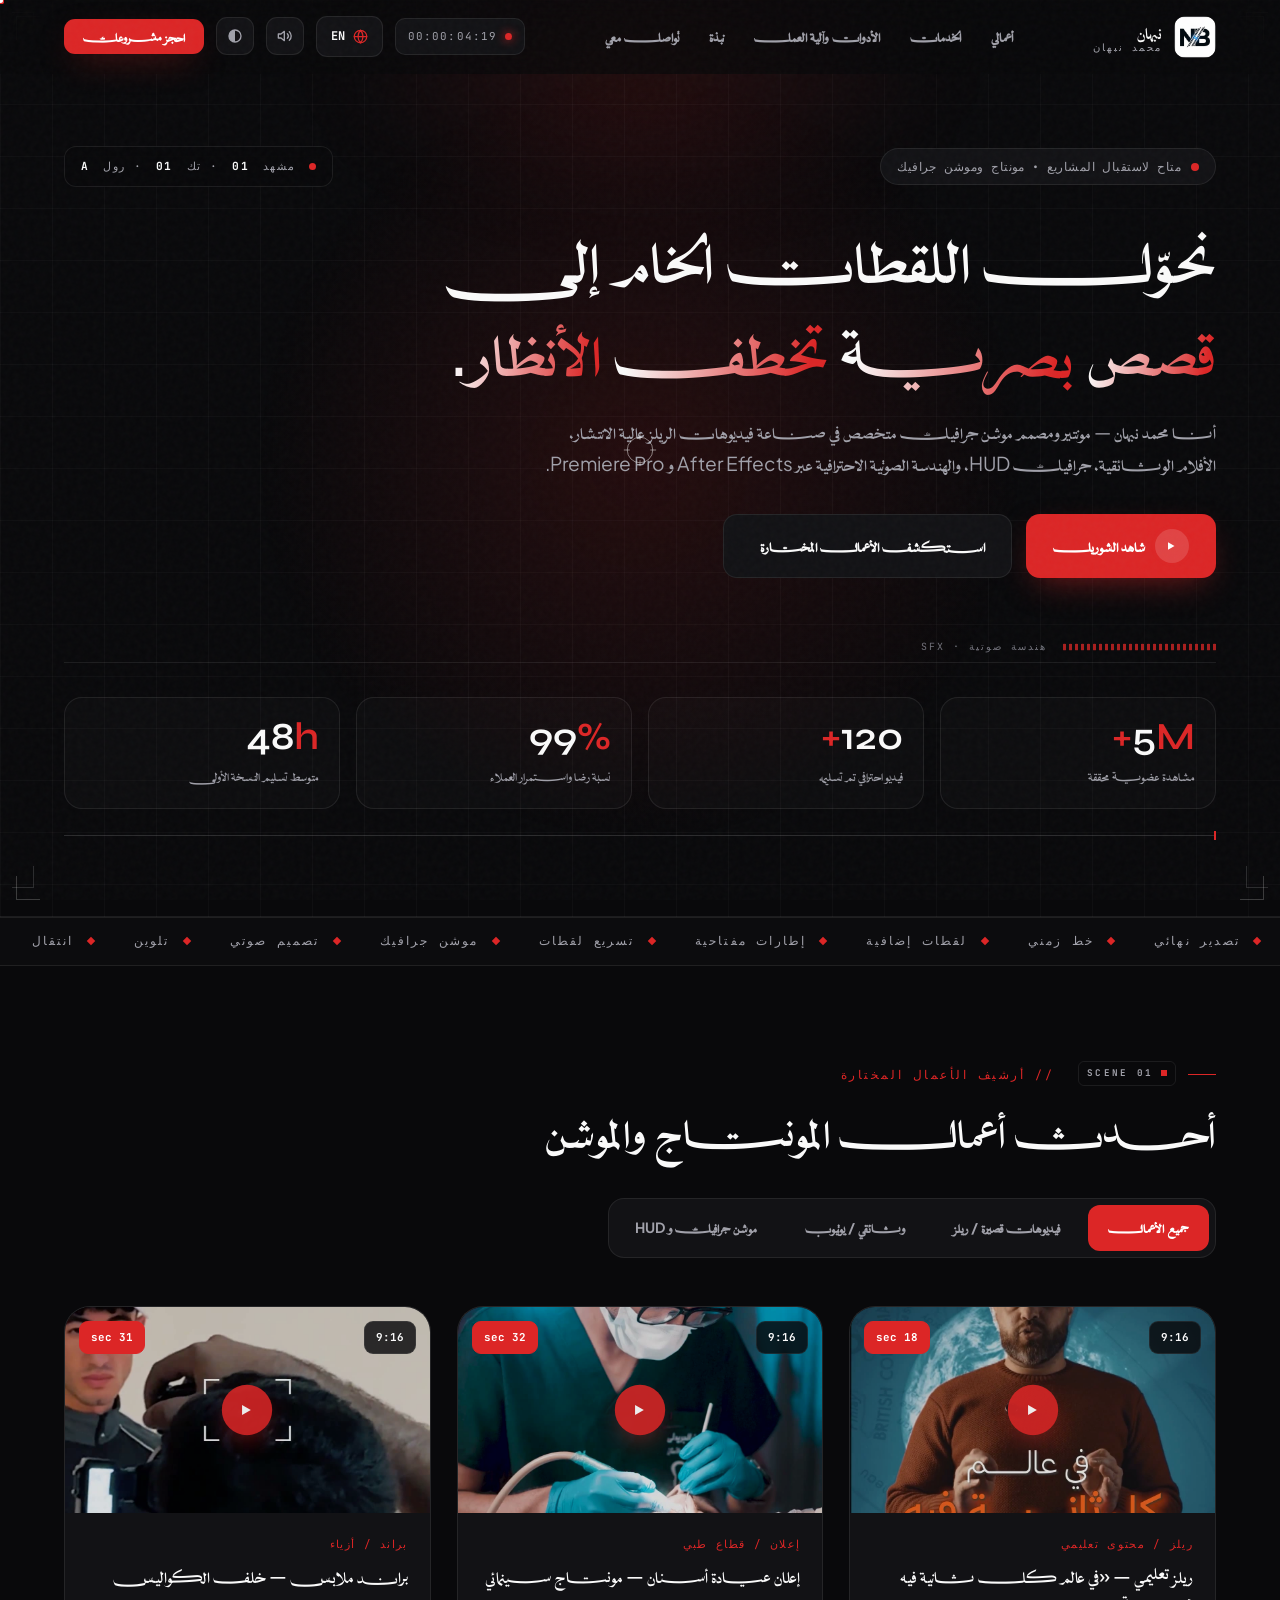
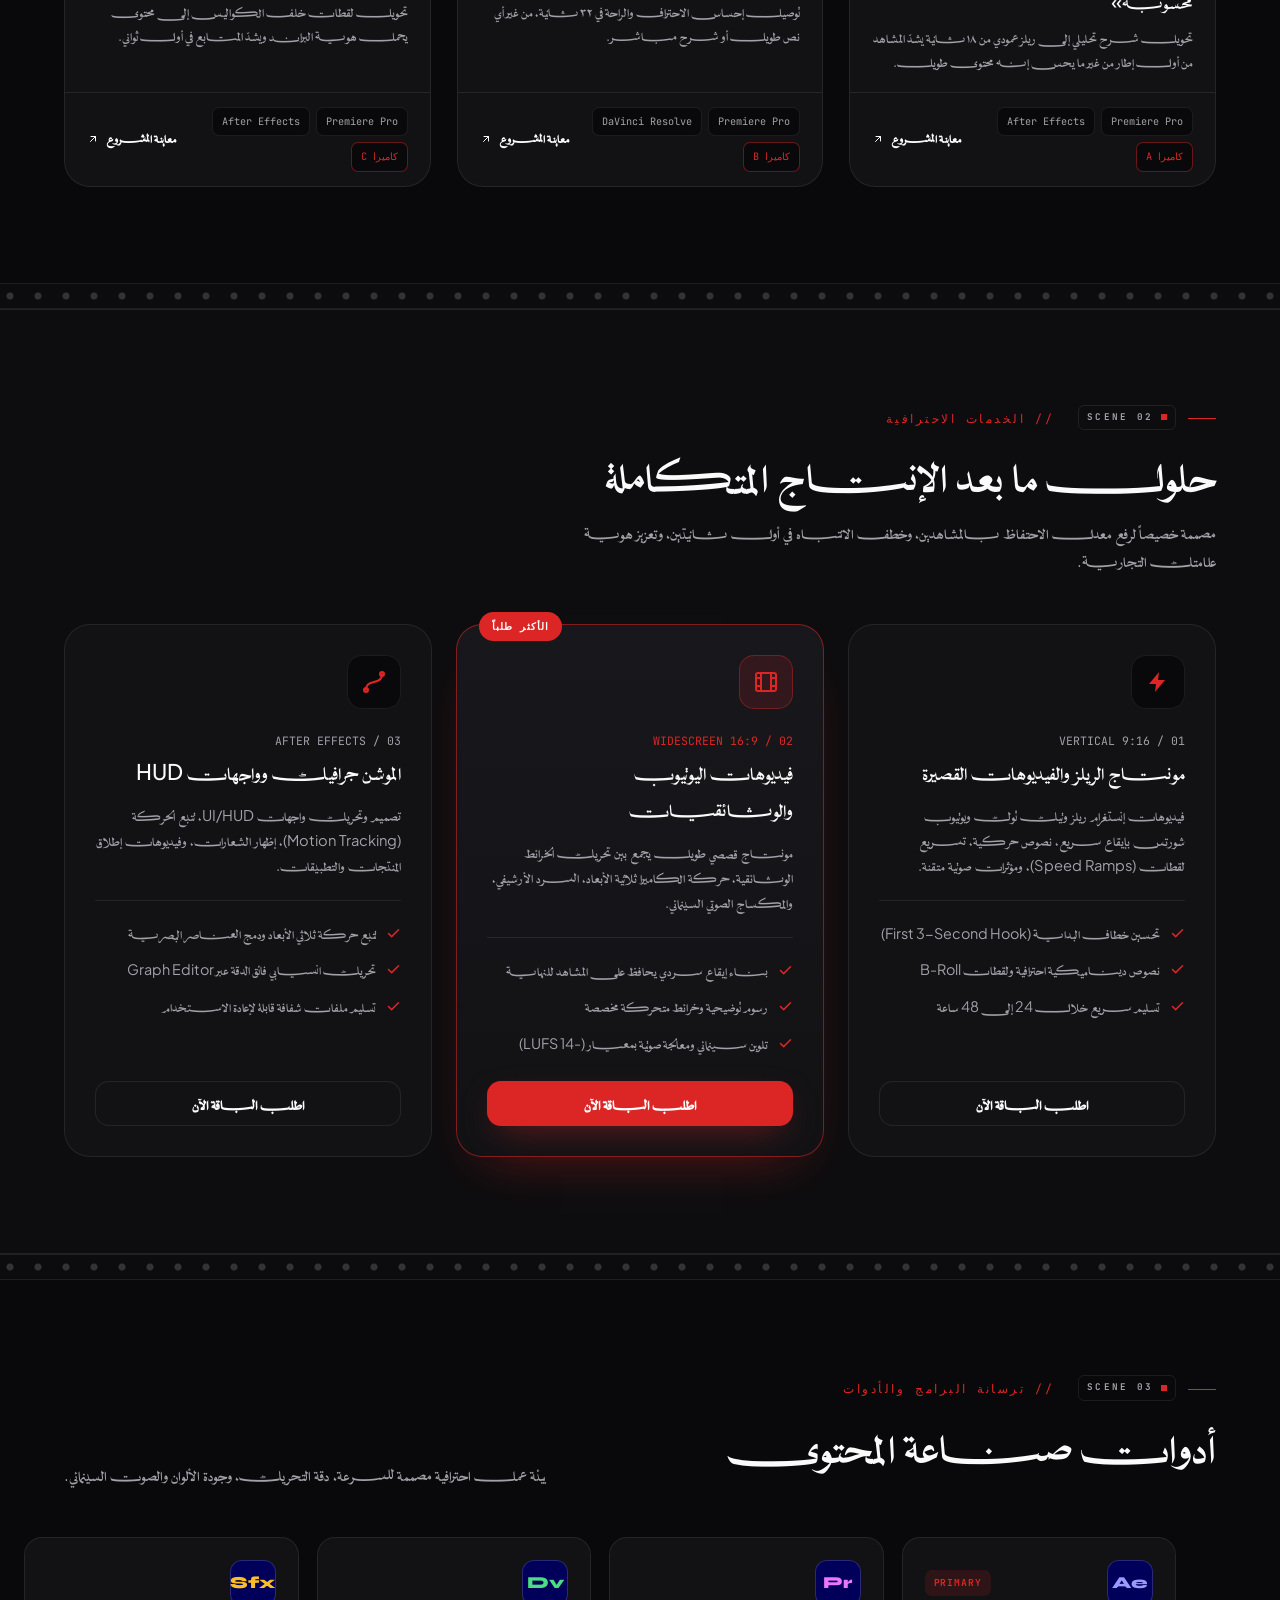
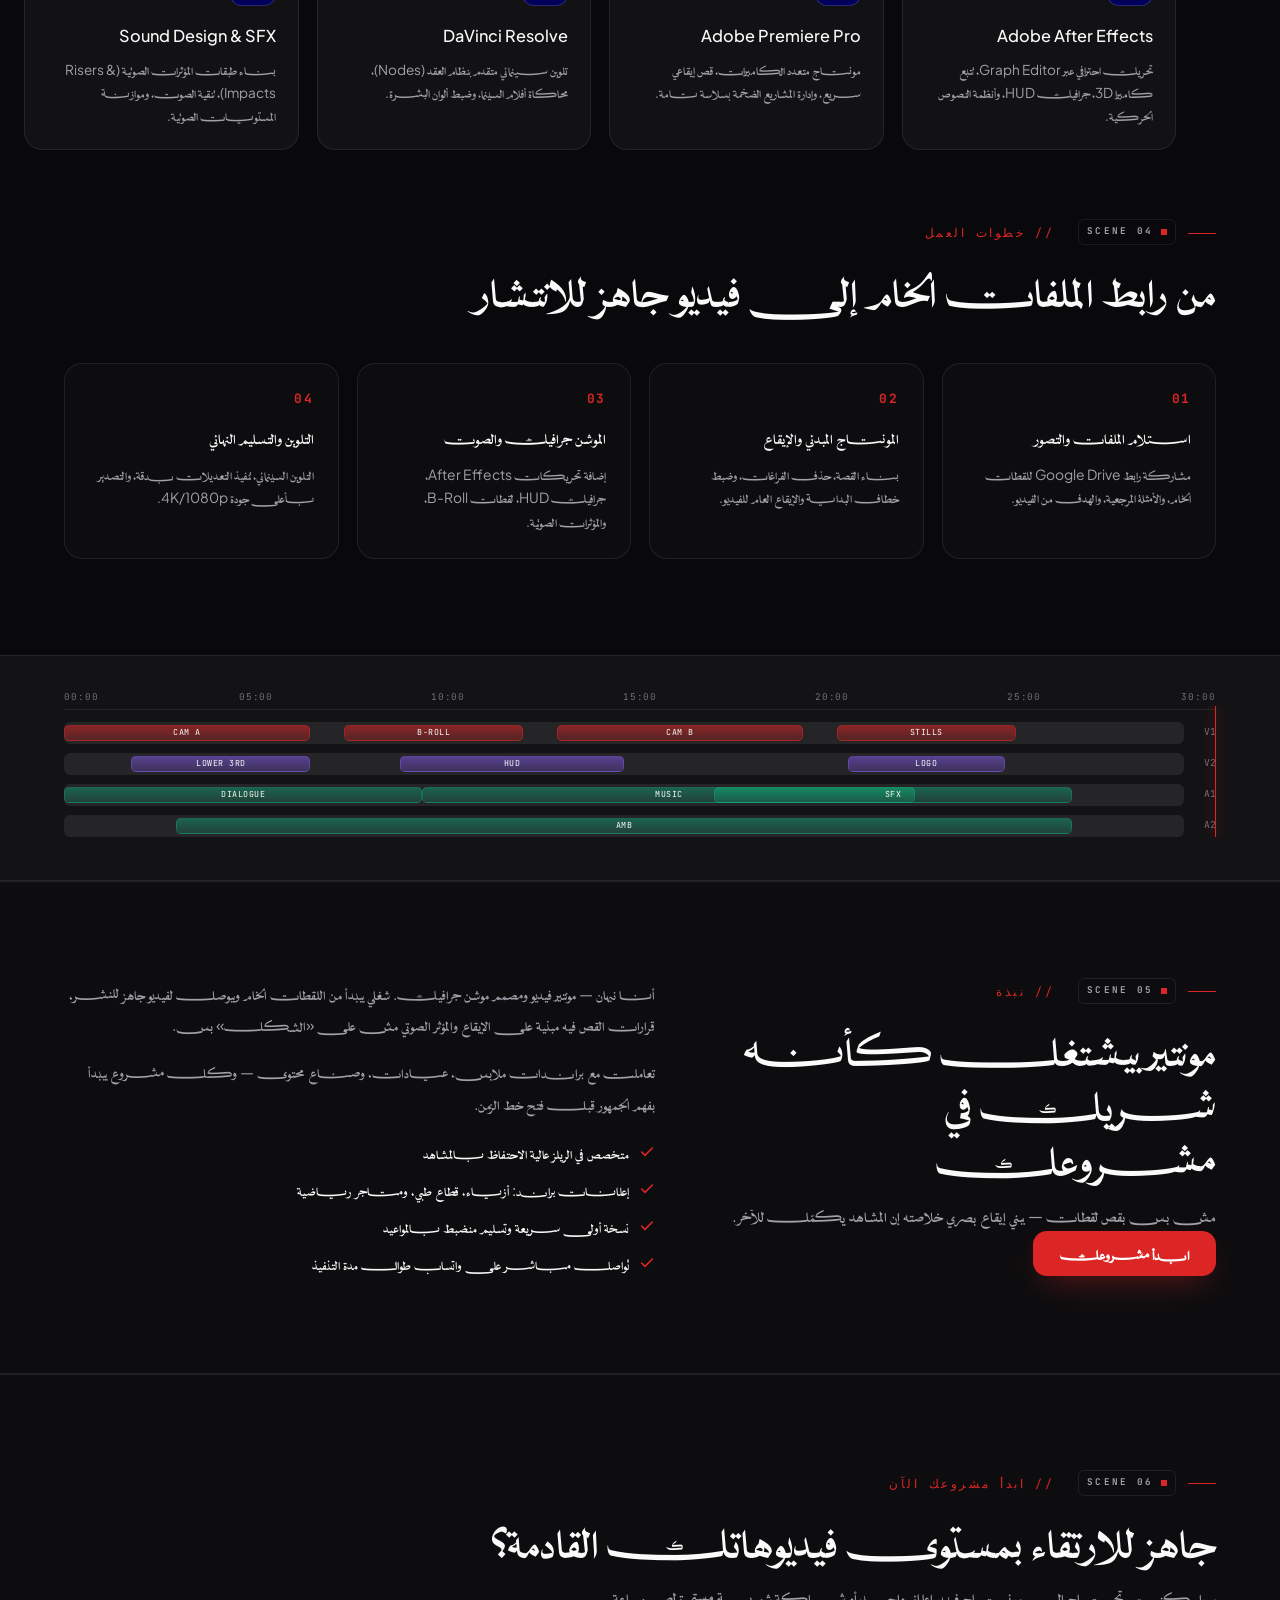
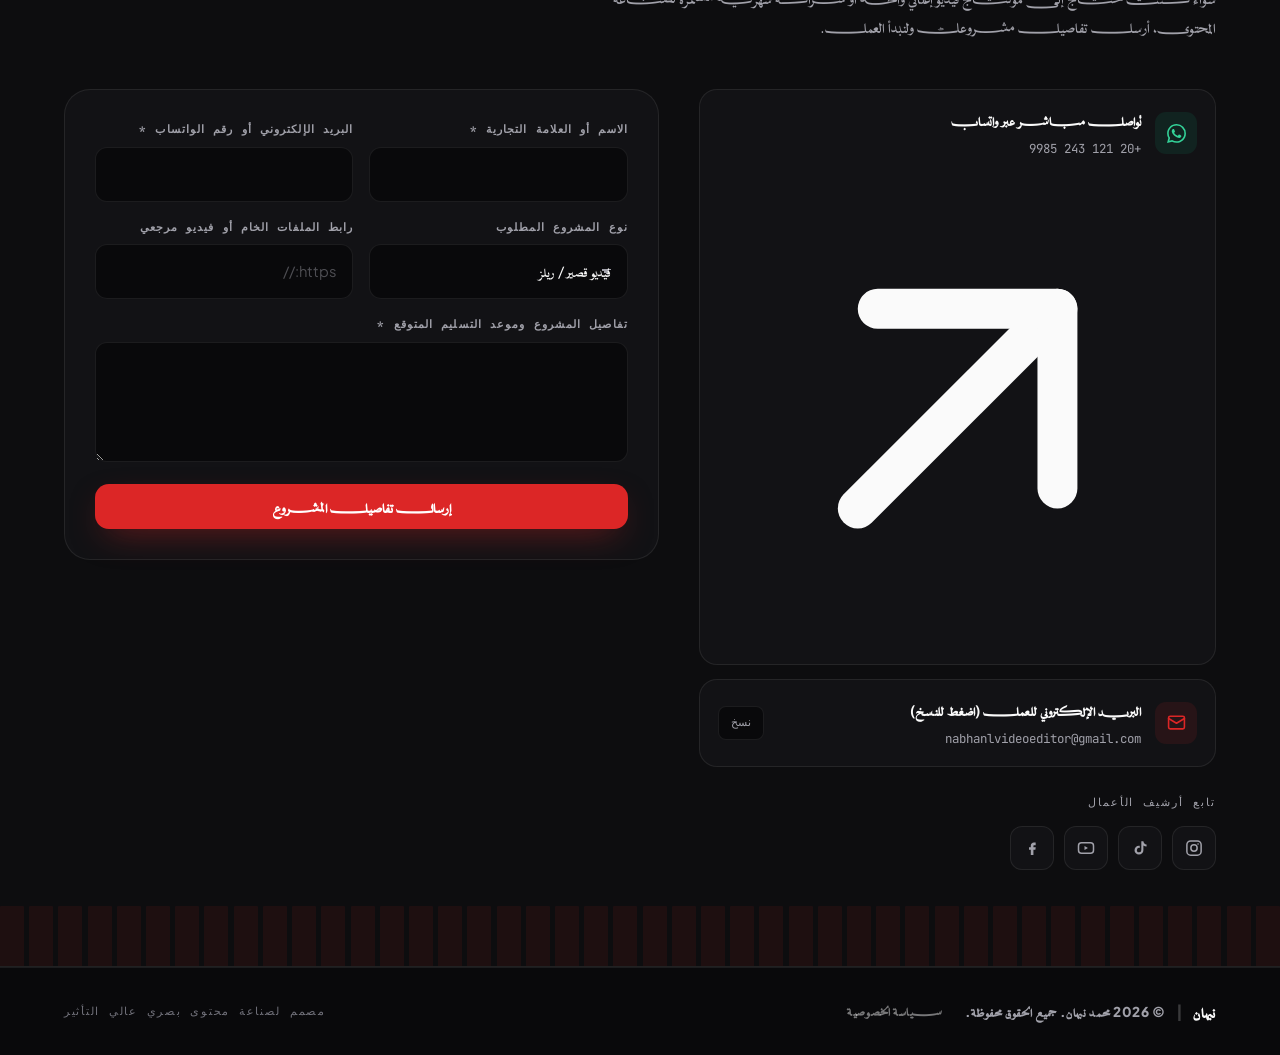
==== index.html @ 7f1e48c6 "Add Nabhan NB logo: transparent cutout, animated header badge + loader, OG image" ====
<!DOCTYPE html>
<html lang="ar" dir="rtl">
<head>
  <meta charset="UTF-8">
  <meta name="viewport" content="width=device-width, initial-scale=1.0">
  <meta name="theme-color" content="#09090B">
  <script>
    /* تطبيق الستايل المختار قبل أول رسم للصفحة عشان مفيش وميض */
    (function () {
      try {
        var t = localStorage.getItem('nabhan-theme');
        if (t) document.documentElement.setAttribute('data-theme', t);
      } catch (e) {}
    })();
  </script>
  <title>نبهان | فيديو إيديتور</title>
  <meta name="description" content="نبهان — فيديو إيديتور ومصمم موشن جرافيك: ريلز عالية الانتشار، أفلام وثائقية، جرافيك HUD، وهندسة صوتية احترافية.">

  <!-- معاينة اللينك لما يتشارك -->
  <meta property="og:type" content="website">
  <meta property="og:title" content="نبهان | فيديو إيديتور">
  <meta property="og:description" content="نبهان — فيديو إيديتور ومصمم موشن جرافيك: ريلز عالية الانتشار، أفلام وثائقية، جرافيك HUD، وهندسة صوتية احترافية.">
  <meta property="og:image" content="https://nabhanvideoeditor.github.io/assets/img/og-image.png">
  <meta name="twitter:card" content="summary_large_image">
  <link rel="canonical" href="https://nabhanvideoeditor.github.io/">

  <!-- بيانات منظمة (تساعد جوجل وتحسن الظهور) -->
  <script type="application/ld+json">
  {
    "@context": "https://schema.org",
    "@type": "ProfessionalService",
    "name": "نبهان | فيديو إيديتور",
    "alternateName": "Nabhan | Video Editor",
    "url": "https://nabhanvideoeditor.github.io/",
    "email": "nabhanlvideoeditor@gmail.com",
    "telephone": "+201212439985",
    "image": "https://nabhanvideoeditor.github.io/assets/img/hero-poster.svg",
    "description": "نبهان — فيديو إيديتور ومصمم موشن جرافيك: ريلز عالية الانتشار، أفلام وثائقية، جرافيك HUD، وهندسة صوتية احترافية.",
    "founder": {
      "@type": "Person",
      "name": "محمد نبهان",
      "jobTitle": "Video Editor & Motion Graphics Designer"
    },
    "areaServed": "EG",
    "knowsAbout": ["Video Editing", "Motion Graphics", "Short-Form Reels", "Color Grading", "Sound Design"]
  }
  </script>

  <!-- Fonts: Syne / Plus Jakarta Sans / JetBrains Mono (EN) + Cairo / Tajawal (AR) -->
  <link rel="preconnect" href="https://fonts.googleapis.com">
  <link rel="preconnect" href="https://fonts.gstatic.com" crossorigin>
  <link href="https://fonts.googleapis.com/css2?family=Cairo:wght@400;600;700;800;900&family=Tajawal:wght@400;500;700;800&family=JetBrains+Mono:wght@400;500;700&family=Plus+Jakarta+Sans:wght@400;500;600;700&family=Syne:wght@600;700;800&display=swap" rel="stylesheet">

  <link rel="icon" type="image/png" href="assets/img/logo-badge.png">
  <link rel="apple-touch-icon" href="assets/img/logo-badge.png">
  <link rel="stylesheet" href="css/style.css">
  <noscript><style>.loader{display:none}</style></noscript>
</head>
<body>

  <!-- شاشة البداية -->
  <div class="loader" id="loader" aria-hidden="true">
    <img class="loader-logo" src="assets/img/logo-badge.png" alt="Nabhan" width="88" height="88">
    <div class="loader-title">NABHAN &bull; VIDEO EDITOR</div>
    <div class="loader-bar"><span></span></div>
  </div>

  <!-- شريط تقدم القراءة -->
  <div class="scroll-progress" id="scrollProgress"></div>

  <!-- طبقات خلفية المونتاج -->
  <div class="film-edges" aria-hidden="true"><span class="film-edge"></span><span class="film-edge"></span></div>
  <div class="scanline" aria-hidden="true"></div>
  <div class="vf-corners" aria-hidden="true"><i class="vc vc-tl"></i><i class="vc vc-tr"></i><i class="vc vc-bl"></i><i class="vc vc-br"></i></div>

  <!-- طبقة حبيبات سينمائية خفيفة -->
  <div class="grain" aria-hidden="true"></div>
  <div class="ambient-glow" aria-hidden="true"></div>

  <!-- الهيدر -->
  <header id="siteHeader" class="site-header"></header>

  <!-- المحتوى -->
  <main id="app"></main>

  <!-- الفوتر -->
  <footer id="siteFooter" class="site-footer"></footer>

  <!-- المودال (.Lightbox ) -->
  <div id="modalRoot"></div>

  <noscript>
    <div style="padding:40px;text-align:center;font-family:sans-serif;color:#FAFAFA;background:#09090B">
      الموقع ده محتاج JavaScript عشان يشتغل. فعّله في المتصفح من فضلك.
    </div>
  </noscript>

  <script src="js/content.js"></script>
  <script src="js/main.js"></script>
</body>
</html>
---- css/style.css ----
/* =====================================================================
   موقع نبهان — ملف التصميم
   فونت العربية: Panorama Naskh (ملف محلي في assets/fonts)
   ===================================================================== */

@font-face {
  font-family: "Panorama Naskh";
  src: url("../assets/fonts/PanoramaNaskhMobile-Regular.otf") format("opentype");
  font-weight: 400;
  font-style: normal;
  font-display: swap;
  /* الفونت عربي فقط — الأرقام والحروف اللاتينية تسقط على الفونت اللي بعده */
  unicode-range: U+0600-06FF, U+0750-077F, U+08A0-08FF, U+FB50-FDFF, U+FE70-FEFF, U+0660-0669, U+06F0-06F9;
}

/* -------------------- 1. الأساسيات -------------------- */
*, *::before, *::after { box-sizing: border-box; }

:root {
  --bg: #09090B;
  --surface: #121215;
  --surface-2: #18181C;
  --line: rgba(255, 255, 255, 0.08);
  --line-strong: rgba(255, 255, 255, 0.14);
  --text: #FAFAFA;
  --muted: #A1A1AA;
  --muted-2: #71717A;
  --accent: #DC2626;
  --accent-dark: #991B1B;
  --accent-soft: rgba(220, 38, 38, 0.14);
  --on-accent: #FFFFFF;          /* لون النص فوق الخلفية الملونة */

  --font-body: "Panorama Naskh", "Plus Jakarta Sans", "Tajawal", "Segoe UI", sans-serif;
  --font-en: "Plus Jakarta Sans", "Panorama Naskh", "Segoe UI", sans-serif;
  --font-display: "Syne", "Panorama Naskh", "Plus Jakarta Sans", sans-serif;
  --font-mono: "JetBrains Mono", ui-monospace, monospace;

  --radius: 18px;
  --radius-lg: 26px;
  --container: 1200px;
  --header-h: 74px;
}

html { scroll-behavior: smooth; overflow-x: hidden; scroll-padding-top: calc(var(--header-h) + 24px); }

body {
  margin: 0;
  background: var(--bg);
  color: var(--text);
  font-family: var(--font-body);
  font-size: 16px;
  line-height: 1.7;
  overflow-x: hidden;
  -webkit-font-smoothing: antialiased;
}

/* اللغة الإنجليزية: مونت لاتيني أوضح */
html[lang="en"] body { font-family: var(--font-en); }
html[lang="en"] h1,
html[lang="en"] h2,
html[lang="en"] h3,
html[lang="en"] .display { font-family: var(--font-display); letter-spacing: -0.01em; }

html[lang="ar"] h1,
html[lang="ar"] h2,
html[lang="ar"] h3,
html[lang="ar"] .display { font-family: var(--font-body); letter-spacing: 0; }

img, video, iframe { max-width: 100%; display: block; }
a { color: inherit; text-decoration: none; }
button { font: inherit; cursor: pointer; }
input, textarea, select { font: inherit; }

::selection { background: var(--accent); color: var(--on-accent); }

::-webkit-scrollbar { width: 10px; }
::-webkit-scrollbar-track { background: var(--bg); }
::-webkit-scrollbar-thumb { background: #27272A; border-radius: 99px; }
::-webkit-scrollbar-thumb:hover { background: var(--accent); }

/* -------------------- 2. عناصر عامة -------------------- */
.container {
  width: 100%;
  max-width: var(--container);
  margin-inline: auto;
  padding-inline: 24px;
}

.section { padding-block: 96px; position: relative; }
.section--tight { padding-block: 72px; }
.section--surface { background: rgba(255, 255, 255, 0.018); border-block: 1px solid var(--line); }

.eyebrow {
  font-family: var(--font-mono);
  font-size: 0.72rem;
  letter-spacing: 0.22em;
  text-transform: uppercase;
  color: var(--accent);
  margin: 0 0 14px;
}

.section-title {
  font-size: clamp(1.9rem, 4vw, 3rem);
  font-weight: 700;
  line-height: 1.15;
  margin: 0 0 18px;
  text-wrap: pretty;
}

.section-sub {
  color: var(--muted);
  font-size: 1.05rem;
  max-width: 640px;
  margin: 0;
}

.section-head { margin-bottom: 48px; }
.section-head--split {
  display: flex;
  flex-wrap: wrap;
  align-items: flex-end;
  justify-content: space-between;
  gap: 24px;
}

/* أزرار */
.btn {
  display: inline-flex;
  align-items: center;
  justify-content: center;
  gap: 10px;
  padding: 14px 26px;
  border-radius: 14px;
  border: 1px solid transparent;
  font-weight: 700;
  font-size: 0.95rem;
  line-height: 1;
  transition: transform .2s ease, background .2s ease, border-color .2s ease, box-shadow .2s ease;
  white-space: nowrap;
}
.btn:active { transform: translateY(1px); }

.btn-primary {
  background: var(--accent);
  color: var(--on-accent);
  box-shadow: 0 12px 34px -12px color-mix(in srgb, var(--accent) 55%, transparent);
}
.btn-primary:hover { background: var(--accent-dark); border-color: var(--accent-dark); }

.btn-ghost {
  background: var(--surface);
  border-color: var(--line);
  color: var(--text);
}
.btn-ghost:hover { border-color: var(--line-strong); background: var(--surface-2); }

.btn-sm { padding: 10px 18px; font-size: 0.85rem; border-radius: 11px; }

/* شارة صغيرة */
.pill {
  display: inline-flex;
  align-items: center;
  gap: 10px;
  padding: 8px 16px;
  border-radius: 999px;
  background: var(--surface);
  border: 1px solid var(--line);
  font-family: var(--font-mono);
  font-size: 0.72rem;
  letter-spacing: 0.04em;
  color: var(--muted);
}
.pill-dot {
  width: 8px; height: 8px; border-radius: 50%;
  background: var(--accent);
  animation: pulse-dot 2s ease-out infinite;
}
@keyframes pulse-dot {
  0% { box-shadow: 0 0 0 0 rgba(220, 38, 38, .55); }
  70% { box-shadow: 0 0 0 9px rgba(220, 38, 38, 0); }
  100% { box-shadow: 0 0 0 0 rgba(220, 38, 38, 0); }
}

/* حالة الظهور عند التمرير */
.reveal { opacity: 0; transform: translateY(24px); transition: opacity .7s cubic-bezier(.16,1,.3,1), transform .7s cubic-bezier(.16,1,.3,1); }
.reveal.is-active { opacity: 1; transform: none; }

/* حبيبات فيلم + توهج */
.grain {
  position: fixed; inset: 0; z-index: 60; pointer-events: none; opacity: .03;
  background-image: url("data:image/svg+xml,%3Csvg viewBox='0 0 200 200' xmlns='http://www.w3.org/2000/svg'%3E%3Cfilter id='n'%3E%3CfeTurbulence type='fractalNoise' baseFrequency='0.85' numOctaves='3' stitchTiles='stitch'/%3E%3C/filter%3E%3Crect width='100%25' height='100%25' filter='url(%23n)'/%3E%3C/svg%3E");
}
.ambient-glow {
  position: fixed; top: -140px; left: 50%; transform: translateX(-50%);
  width: min(900px, 100vw); height: 420px; z-index: 0; pointer-events: none;
  background: radial-gradient(closest-side, var(--accent-soft), transparent 70%);
  filter: blur(40px);
}

/* شبكة خلفية خفيفة */
.bg-grid {
  background-image:
    linear-gradient(to right, rgba(255,255,255,0.028) 1px, transparent 1px),
    linear-gradient(to bottom, rgba(255,255,255,0.028) 1px, transparent 1px);
  background-size: 52px 52px;
}

/* -------------------- 3. الهيدر -------------------- */
.site-header {
  position: fixed; top: 0; inset-inline: 0; z-index: 50;
  height: var(--header-h);
  display: flex; align-items: center;
  background: rgba(9, 9, 11, 0.72);
  backdrop-filter: blur(16px);
  -webkit-backdrop-filter: blur(16px);
  border-bottom: 1px solid transparent;
  transition: border-color .3s ease, background .3s ease;
}
.site-header.is-scrolled { border-bottom-color: var(--line); background: rgba(9, 9, 11, 0.9); }

.header-inner {
  width: 100%; max-width: var(--container); margin-inline: auto; padding-inline: 24px;
  display: flex; align-items: center; justify-content: space-between; gap: 20px;
}

.brand { display: flex; align-items: center; gap: 12px; }
.brand-logo-wrap { position: relative; display: block; width: 42px; height: 42px; flex-shrink: 0; animation: logo-glow 4.4s ease-in-out infinite; }
.brand-logo { width: 42px; height: 42px; border-radius: 12px; display: block; transition: transform .35s cubic-bezier(.2,.8,.2,1); }
.brand:hover .brand-logo { transform: translateY(-2px) scale(1.07); }
.brand-logo-shine {
  position: absolute; inset: 0; border-radius: 12px; pointer-events: none;
  background: linear-gradient(115deg, transparent 30%, rgba(255,255,255,.7) 50%, transparent 70%);
  background-size: 280% 280%;
  -webkit-mask-image: url("../assets/img/logo-badge.png");
  mask-image: url("../assets/img/logo-badge.png");
  -webkit-mask-size: contain; mask-size: contain;
  -webkit-mask-repeat: no-repeat; mask-repeat: no-repeat;
  -webkit-mask-position: center; mask-position: center;
  mix-blend-mode: screen;
  animation: logo-shine 4.4s ease-in-out infinite;
}
@keyframes logo-shine {
  0% { background-position: 135% 0; opacity: 0; }
  20% { opacity: 1; }
  60% { background-position: -35% 0; opacity: 1; }
  100% { background-position: -35% 0; opacity: 0; }
}
@keyframes logo-glow {
  0%, 100% { filter: drop-shadow(0 0 0 color-mix(in srgb, var(--accent) 0%, transparent)); }
  50% { filter: drop-shadow(0 0 9px color-mix(in srgb, var(--accent) 55%, transparent)); }
}
.brand-text { display: flex; flex-direction: column; line-height: 1.15; }
.brand-name { font-family: var(--font-display); font-weight: 700; font-size: 1.2rem; letter-spacing: 0.06em; }
html[lang="ar"] .brand-name { font-family: var(--font-body); letter-spacing: 0; }
.brand-sub { font-family: var(--font-mono); font-size: 0.62rem; letter-spacing: 0.2em; text-transform: uppercase; color: var(--muted); }

.main-nav { display: flex; align-items: center; gap: 30px; }
.main-nav a {
  color: var(--muted); font-size: 0.92rem; font-weight: 600;
  transition: color .2s ease; position: relative;
}
.main-nav a:hover { color: var(--text); }
.main-nav a::after {
  content: ""; position: absolute; bottom: -8px; inset-inline-start: 0; height: 2px; width: 0;
  background: var(--accent); transition: width .25s ease;
}
.main-nav a:hover::after { width: 100%; }

.header-actions { display: flex; align-items: center; gap: 12px; }

.lang-toggle {
  display: inline-flex; align-items: center; gap: 8px;
  padding: 9px 14px; border-radius: 11px;
  background: var(--surface); border: 1px solid var(--line); color: var(--text);
  font-family: var(--font-mono); font-size: 0.75rem; font-weight: 700;
  transition: border-color .2s ease, background .2s ease;
}
.lang-toggle:hover { border-color: var(--accent); }
.lang-toggle svg { color: var(--accent); width: 15px; height: 15px; }

.menu-btn {
  display: none; align-items: center; justify-content: center;
  width: 42px; height: 42px; border-radius: 11px;
  background: var(--surface); border: 1px solid var(--line); color: var(--text);
}

.mobile-menu {
  display: none;
  border-bottom: 1px solid var(--line);
  background: var(--surface);
  padding: 18px 24px 24px;
  flex-direction: column; gap: 4px;
}
.mobile-menu.is-open { display: flex; }
.mobile-menu a {
  padding: 13px 6px; color: var(--muted); font-weight: 600;
  border-bottom: 1px solid var(--line);
}
.mobile-menu a:last-child { border-bottom: 0; color: var(--text); }

/* -------------------- 4. الهيرو -------------------- */
.hero {
  position: relative;
  padding-block: calc(var(--header-h) + 72px) 80px;
  border-bottom: 1px solid var(--line);
  overflow: hidden;
}
.hero .container { position: relative; z-index: 2; }

.hero-title {
  font-size: clamp(2.1rem, 5.6vw, 4.3rem);
  font-weight: 700;
  line-height: 1.14;
  letter-spacing: -0.015em;
  max-width: 19ch;
  margin: 22px 0 20px;
  text-wrap: balance;
}
html[lang="ar"] .hero-title { letter-spacing: 0; line-height: 1.35; }

.hero-title .hl {
  color: transparent;
  background: linear-gradient(100deg, var(--text) 10%, var(--accent) 90%);
  -webkit-background-clip: text; background-clip: text;
}

.hero-sub {
  color: var(--muted);
  font-size: clamp(1rem, 1.6vw, 1.2rem);
  max-width: 680px;
  margin: 0 0 34px;
}

.hero-cta { display: flex; flex-wrap: wrap; gap: 14px; margin-bottom: 54px; }

.play-badge {
  position: relative;
  display: inline-flex; align-items: center; justify-content: center;
  width: 34px; height: 34px; border-radius: 50%;
  background: rgba(255,255,255,0.14);
}
.play-badge::before {
  content: ""; position: absolute; inset: -4px; border-radius: 50%;
  border: 1.5px solid var(--accent);
  animation: pulse-ring 2.2s ease-out infinite;
}
.play-badge svg { width: 12px; height: 12px; margin-inline-start: 2px; }
@keyframes pulse-ring {
  0% { transform: scale(.92); opacity: .8; }
  70% { transform: scale(1.4); opacity: 0; }
  100% { transform: scale(1.4); opacity: 0; }
}

.stats {
  display: grid; grid-template-columns: repeat(4, 1fr); gap: 16px;
  padding-top: 34px; border-top: 1px solid var(--line);
}
.stat {
  padding: 20px; border-radius: var(--radius);
  background: rgba(255,255,255,0.02); border: 1px solid var(--line);
}
.stat-value {
  /* الأرقام دايماً بفونت لاتيني حتى تظهر في العربي والإنجليزي */
  font-family: var(--font-display); font-weight: 700;
  font-size: clamp(1.7rem, 3vw, 2.4rem); line-height: 1; margin-bottom: 8px;
}
.stat-value .sfx { color: var(--accent); }
.stat-label { color: var(--muted); font-size: 0.86rem; }

/* -------------------- 5. الأعمال -------------------- */
.filter-tabs {
  display: flex; flex-wrap: wrap; gap: 8px;
  padding: 6px; border-radius: 16px;
  background: var(--surface); border: 1px solid var(--line);
  width: fit-content;
}
.filter-btn {
  padding: 11px 20px; border-radius: 12px; border: 0;
  background: transparent; color: var(--muted);
  font-weight: 700; font-size: 0.88rem;
  transition: background .2s ease, color .2s ease;
}
.filter-btn:hover { color: var(--text); }
.filter-btn.is-active { background: var(--accent); color: var(--on-accent); }

.work-grid {
  display: grid; grid-template-columns: repeat(3, 1fr); gap: 26px;
}

.work-card {
  display: flex; flex-direction: column;
  border-radius: var(--radius-lg); overflow: hidden;
  background: var(--surface); border: 1px solid var(--line);
  transition: transform .3s ease, border-color .3s ease, box-shadow .3s ease;
}
.work-card:hover {
  transform: translateY(-5px);
  border-color: rgba(220, 38, 38, 0.55);
  box-shadow: 0 26px 50px -26px rgba(220, 38, 38, 0.45);
}

.work-thumb {
  position: relative; aspect-ratio: 16 / 9; overflow: hidden;
  background: #0c0c0e;
}
.work-thumb img {
  width: 100%; height: 100%; object-fit: cover;
  opacity: .88; transition: transform .5s ease, opacity .3s ease;
}
.work-card:hover .work-thumb img { transform: scale(1.05); opacity: 1; }
.work-thumb::after {
  content: ""; position: absolute; inset: 0;
  background: linear-gradient(to top, rgba(18,18,21,.95), rgba(0,0,0,.15) 55%, transparent);
}
.thumb-badges {
  position: absolute; top: 14px; inset-inline: 14px; z-index: 2;
  display: flex; align-items: center; justify-content: space-between; gap: 8px;
}
.badge {
  padding: 6px 11px; border-radius: 9px;
  font-family: var(--font-mono); font-size: 0.68rem; font-weight: 700;
  background: rgba(9,9,11,.82); backdrop-filter: blur(8px);
  border: 1px solid var(--line); color: var(--text);
}
.badge--accent { background: var(--accent); border-color: var(--accent); color: var(--on-accent); }

.thumb-play {
  position: absolute; inset: 0; z-index: 2;
  display: flex; align-items: center; justify-content: center;
}
.thumb-play span {
  width: 56px; height: 56px; border-radius: 50%;
  display: flex; align-items: center; justify-content: center;
  background: rgba(220, 38, 38, .95); color: #fff;
  box-shadow: 0 12px 30px -8px rgba(220, 38, 38, .6);
  transform: scale(.9); opacity: .92;
  transition: transform .3s ease, opacity .3s ease;
}
.work-card:hover .thumb-play span { transform: scale(1.06); opacity: 1; }
.thumb-play svg { width: 18px; height: 18px; margin-inline-start: 3px; }

.work-body { padding: 22px 22px 18px; flex: 1; }
.work-tag {
  font-family: var(--font-mono); font-size: 0.68rem; letter-spacing: .12em;
  text-transform: uppercase; color: var(--accent); margin-bottom: 10px;
}
.work-title {
  font-size: 1.2rem; font-weight: 700; line-height: 1.35;
  margin: 0 0 10px; transition: color .2s ease;
}
.work-card:hover .work-title { color: var(--accent); }
.work-desc {
  color: var(--muted); font-size: 0.9rem; margin: 0;
  display: -webkit-box; -webkit-line-clamp: 2; -webkit-box-orient: vertical; overflow: hidden;
}

.work-foot {
  display: flex; align-items: center; justify-content: space-between; gap: 10px;
  padding: 14px 22px; border-top: 1px solid var(--line);
}
.work-tools { display: flex; flex-wrap: wrap; gap: 6px; }
.tool-chip {
  padding: 5px 9px; border-radius: 7px;
  background: var(--bg); border: 1px solid var(--line);
  font-family: var(--font-mono); font-size: 0.64rem; color: var(--muted);
}
.work-watch {
  display: inline-flex; align-items: center; gap: 7px; flex-shrink: 0;
  font-size: 0.8rem; font-weight: 700; color: var(--text);
  transition: color .2s ease;
}
.work-card:hover .work-watch { color: var(--accent); }
.work-watch svg { width: 12px; height: 12px; }

.work-note {
  margin-top: 30px; padding: 16px 20px;
  border-radius: var(--radius);
  background: rgba(255,255,255,0.02);
  border: 1px dashed var(--line-strong);
  display: flex; align-items: center; gap: 12px;
  color: var(--muted); font-size: 0.85rem;
}
.work-note svg { color: var(--accent); flex-shrink: 0; width: 17px; height: 17px; }

/* -------------------- 6. الخدمات -------------------- */
.svc-grid { display: grid; grid-template-columns: repeat(3, 1fr); gap: 24px; align-items: stretch; }

.svc-card {
  position: relative; display: flex; flex-direction: column;
  padding: 30px; border-radius: var(--radius-lg);
  background: var(--surface); border: 1px solid var(--line);
  transition: border-color .3s ease, transform .3s ease, box-shadow .3s ease;
}
.svc-card:hover { border-color: color-mix(in srgb, var(--accent) 50%, transparent); transform: translateY(-4px); }
.svc-card--featured {
  background: linear-gradient(to bottom, var(--surface-2), var(--surface));
  border-color: color-mix(in srgb, var(--accent) 55%, transparent);
  box-shadow: 0 24px 50px -28px color-mix(in srgb, var(--accent) 45%, transparent);
}
.svc-flag {
  position: absolute; top: -13px; inset-inline-end: 22px;
  padding: 6px 13px; border-radius: 999px;
  background: var(--accent); color: var(--on-accent);
  font-family: var(--font-mono); font-size: 0.64rem; font-weight: 700;
  letter-spacing: .1em; text-transform: uppercase;
}
.svc-icon {
  width: 54px; height: 54px; border-radius: 15px;
  display: flex; align-items: center; justify-content: center;
  background: var(--bg); border: 1px solid var(--line);
  color: var(--accent); margin-bottom: 22px;
}
.svc-card--featured .svc-icon { background: var(--accent-soft); border-color: rgba(220,38,38,.4); }
.svc-icon svg { width: 24px; height: 24px; }
.svc-num { font-family: var(--font-mono); font-size: 0.72rem; color: var(--muted); margin-bottom: 4px; }
.svc-card--featured .svc-num { color: var(--accent); }
.svc-title { font-size: 1.35rem; font-weight: 700; margin: 0 0 12px; }
.svc-desc { color: var(--muted); font-size: 0.92rem; margin: 0 0 22px; }
.svc-feats { list-style: none; margin: 0 0 26px; padding: 20px 0 0; border-top: 1px solid var(--line); display: grid; gap: 12px; }
.svc-feats li { display: flex; align-items: flex-start; gap: 10px; font-size: 0.9rem; color: var(--muted); }
.svc-feats svg { color: var(--accent); flex-shrink: 0; width: 15px; height: 15px; margin-top: 5px; }
.svc-card .btn { margin-top: auto; width: 100%; }

/* -------------------- 7. الأدوات وخطوات العمل -------------------- */
.arsenal-tools { display: grid; grid-template-columns: repeat(4, 1fr); gap: 18px; margin-bottom: 70px; }
.tool-card {
  padding: 22px; border-radius: var(--radius);
  background: var(--surface); border: 1px solid var(--line);
  transition: border-color .25s ease, transform .25s ease;
}
.tool-card:hover { border-color: rgba(220,38,38,.4); transform: translateY(-3px); }
.tool-top { display: flex; align-items: center; justify-content: space-between; margin-bottom: 16px; }
.tool-logo {
  width: 46px; height: 46px; border-radius: 12px;
  display: flex; align-items: center; justify-content: center;
  font-family: var(--font-display); font-weight: 800; font-size: 1.05rem;
  background: #00005B; border: 1px solid rgba(255,255,255,.16);
}
.tool-badge {
  padding: 5px 9px; border-radius: 7px;
  background: var(--accent-soft); color: var(--accent);
  font-family: var(--font-mono); font-size: 0.6rem; font-weight: 700; letter-spacing: .1em;
}
.tool-name { font-size: 1.02rem; font-weight: 700; margin: 0 0 8px; }
.tool-desc { color: var(--muted); font-size: 0.85rem; margin: 0; }

.wf-grid { display: grid; grid-template-columns: repeat(4, 1fr); gap: 18px; counter-reset: step; }
.wf-step {
  position: relative; padding: 24px;
  border-radius: var(--radius);
  background: rgba(255,255,255,0.02); border: 1px solid var(--line);
}
.wf-num {
  font-family: var(--font-mono); font-size: 0.8rem; font-weight: 700;
  color: var(--accent); letter-spacing: .12em; display: block; margin-bottom: 14px;
}
.wf-title { font-size: 1.05rem; font-weight: 700; margin: 0 0 10px; }
.wf-desc { color: var(--muted); font-size: 0.87rem; margin: 0; }

/* -------------------- 8. التواصل -------------------- */
.contact-grid { display: grid; grid-template-columns: 1fr 1.15fr; gap: 40px; align-items: start; }

.contact-channels { display: grid; gap: 14px; margin-bottom: 26px; }
.channel {
  display: flex; align-items: center; justify-content: space-between; gap: 14px;
  padding: 16px 18px; border-radius: var(--radius);
  background: var(--surface); border: 1px solid var(--line);
  transition: border-color .25s ease;
}
.channel:hover { border-color: rgba(220,38,38,.5); }
.channel-main { display: flex; align-items: center; gap: 14px; }
.channel-icon {
  width: 42px; height: 42px; border-radius: 11px; flex-shrink: 0;
  display: flex; align-items: center; justify-content: center;
  background: rgba(16,185,129,.1); color: #34D399;
}
.channel-icon--mail { background: rgba(220,38,38,.1); color: var(--accent); }
.channel-icon svg { width: 19px; height: 19px; }
.channel-label { font-size: 0.9rem; font-weight: 700; }
.channel-value { font-family: var(--font-mono); font-size: 0.78rem; color: var(--muted); }
.copy-btn {
  padding: 7px 12px; border-radius: 8px;
  background: var(--bg); border: 1px solid var(--line);
  font-family: var(--font-mono); font-size: 0.66rem; color: var(--muted);
  transition: color .2s ease, border-color .2s ease;
}
.copy-btn:hover { color: var(--text); border-color: var(--line-strong); }

.socials { margin-top: 8px; }
.socials-label {
  font-family: var(--font-mono); font-size: 0.68rem; letter-spacing: .18em;
  text-transform: uppercase; color: var(--muted); margin-bottom: 14px;
}
.socials-row { display: flex; flex-wrap: wrap; gap: 10px; }
.social-link {
  width: 44px; height: 44px; border-radius: 12px;
  display: flex; align-items: center; justify-content: center;
  background: var(--surface); border: 1px solid var(--line); color: var(--muted);
  transition: color .2s ease, border-color .2s ease, transform .2s ease;
}
.social-link:hover { color: var(--accent); border-color: rgba(220,38,38,.5); transform: translateY(-2px); }
.social-link svg { width: 18px; height: 18px; }

/* الفورم */
.form-card {
  padding: 30px; border-radius: var(--radius-lg);
  background: var(--surface); border: 1px solid var(--line);
}
.form-grid { display: grid; grid-template-columns: 1fr 1fr; gap: 16px; }
.form-field { display: flex; flex-direction: column; gap: 8px; }
.form-field--full { grid-column: 1 / -1; }
.form-label {
  font-family: var(--font-mono); font-size: 0.68rem; font-weight: 700;
  letter-spacing: .1em; text-transform: uppercase; color: var(--muted);
}
.form-input, .form-select, .form-textarea {
  width: 100%; padding: 14px 16px; border-radius: 12px;
  background: var(--bg); border: 1px solid var(--line);
  color: var(--text); font-size: 0.92rem;
  transition: border-color .2s ease, box-shadow .2s ease;
}
.form-textarea { min-height: 120px; resize: vertical; }
.form-input::placeholder, .form-textarea::placeholder { color: rgba(161,161,170,.45); }
.form-input:focus, .form-select:focus, .form-textarea:focus {
  outline: none; border-color: var(--accent);
  box-shadow: 0 0 0 3px rgba(220,38,38,.14);
}
.form-select { appearance: none; background-image: linear-gradient(45deg, transparent 50%, var(--muted) 50%), linear-gradient(135deg, var(--muted) 50%, transparent 50%); background-position: calc(100% - 21px) 50%, calc(100% - 16px) 50%; background-size: 5px 5px; background-repeat: no-repeat; }
.form-actions { margin-top: 22px; }
.form-actions .btn { width: 100%; }

.form-success { text-align: center; padding: 40px 10px; }
.form-success-icon {
  width: 68px; height: 68px; margin: 0 auto 20px; border-radius: 50%;
  display: flex; align-items: center; justify-content: center;
  background: rgba(16,185,129,.12); color: #34D399;
}
.form-success-icon svg { width: 30px; height: 30px; }
.form-success h3 { font-size: 1.4rem; margin: 0 0 10px; }
.form-success p { color: var(--muted); margin: 0 0 24px; }

/* -------------------- 9. الفوتر -------------------- */
.site-footer {
  border-top: 1px solid var(--line);
  padding-block: 30px;
  background: var(--bg);
}
.footer-inner {
  display: flex; flex-wrap: wrap; align-items: center; justify-content: space-between; gap: 16px;
}
.footer-brand { display: flex; align-items: center; gap: 10px; font-weight: 800; letter-spacing: .04em; }
.footer-copy { color: var(--muted); font-size: 0.85rem; }
.footer-tag { font-family: var(--font-mono); font-size: 0.68rem; letter-spacing: .16em; text-transform: uppercase; color: var(--muted-2); }

/* -------------------- 10. المودال -------------------- */
.modal {
  position: fixed; inset: 0; z-index: 80;
  display: flex; align-items: center; justify-content: center;
  padding: 20px; background: rgba(0,0,0,.9);
  backdrop-filter: blur(10px); -webkit-backdrop-filter: blur(10px);
  opacity: 0; visibility: hidden; transition: opacity .25s ease, visibility .25s ease;
}
.modal.is-open { opacity: 1; visibility: visible; }
.modal-box {
  width: 100%; max-width: 900px; max-height: 92vh; overflow-y: auto;
  border-radius: var(--radius-lg);
  background: var(--surface); border: 1px solid var(--line-strong);
  box-shadow: 0 40px 90px -30px rgba(0,0,0,.9);
  transform: translateY(14px) scale(.985); transition: transform .28s cubic-bezier(.16,1,.3,1);
}
.modal.is-open .modal-box { transform: none; }
.modal-head {
  display: flex; align-items: center; justify-content: space-between; gap: 14px;
  padding: 18px 22px; border-bottom: 1px solid var(--line);
  background: rgba(9,9,11,.6); position: sticky; top: 0; z-index: 2;
}
.modal-title-wrap { display: flex; align-items: center; gap: 12px; min-width: 0; }
.modal-title { font-size: 1.05rem; font-weight: 700; margin: 0; overflow: hidden; text-overflow: ellipsis; white-space: nowrap; }
.modal-close {
  width: 38px; height: 38px; border-radius: 10px; flex-shrink: 0;
  display: flex; align-items: center; justify-content: center;
  background: var(--surface); border: 1px solid var(--line); color: var(--text);
  transition: background .2s ease, border-color .2s ease;
}
.modal-close:hover { background: var(--accent); border-color: var(--accent); }
.modal-close svg { width: 16px; height: 16px; }
.modal-stage { background: #000; aspect-ratio: 16 / 9; position: relative; overflow: hidden; }
.modal-loading {
  position: absolute; inset: 0; display: flex; align-items: center; justify-content: center; gap: 10px;
  color: var(--muted); font-family: var(--font-mono); font-size: .8rem; letter-spacing: .4px;
}
.modal-loading .spinner {
  width: 22px; height: 22px; border-radius: 50%;
  border: 2px solid rgba(255,255,255,.22); border-top-color: var(--accent);
  animation: wm-spin .8s linear infinite;
}
@keyframes wm-spin { to { transform: rotate(360deg); } }
.about-grid { display: grid; grid-template-columns: 1fr 1.15fr; gap: 48px; align-items: center; }
.about-p { color: var(--muted); line-height: 2; margin: 0 0 16px; font-size: .98rem; }
.about-points { list-style: none; margin: 22px 0 0; padding: 0; display: grid; gap: 12px; }
.about-points li { display: flex; gap: 10px; align-items: flex-start; font-size: .92rem; color: var(--text); }
.about-points svg { width: 16px; height: 16px; color: var(--accent); flex-shrink: 0; margin-top: 3px; }
.footer-legal { color: rgba(255,255,255,.45); text-decoration: none; font-size: .82rem; margin-inline-start: 12px; transition: color .2s; }
.footer-legal:hover { color: var(--accent); }
.ad-wrap { padding-block: 20px; }
.ad-slot {
  min-height: 90px; display: flex; align-items: center; justify-content: center;
  background: rgba(255,255,255,.02); border: 1px dashed rgba(255,255,255,.1);
  border-radius: 12px; position: relative;
}
.ad-slot--rect { min-height: 250px; }
.ad-label {
  position: absolute; top: -9px; inset-inline-start: 14px; padding: 1px 8px;
  background: #0B0B0D; color: rgba(255,255,255,.4);
  font-family: var(--font-mono); font-size: .62rem; letter-spacing: 1.2px; text-transform: uppercase;
}
@media (max-width: 900px) { .about-grid { grid-template-columns: 1fr; gap: 26px; } }
.modal-stage video, .modal-stage iframe { width: 100%; height: 100%; border: 0; object-fit: contain; background: #000; }
.modal-stage--vertical { aspect-ratio: 9 / 16; max-height: 62vh; margin-inline: auto; }
.modal-tag { display: block; font-size: .78rem; color: var(--muted); font-family: var(--font-mono); margin-top: 2px; overflow: hidden; text-overflow: ellipsis; white-space: nowrap; }
.modal-clips { display: flex; flex-wrap: wrap; gap: 8px; padding: 12px 22px 0; }
.modal-clips[hidden] { display: none; }
.clip-chip {
  display: inline-flex; align-items: center; gap: 8px;
  padding: 8px 13px; border-radius: 10px; cursor: pointer;
  background: rgba(255,255,255,.04); border: 1px solid var(--line); color: var(--text);
  font-family: inherit; font-size: .8rem; transition: border-color .2s, background .2s, color .2s;
}
.clip-chip svg { width: 13px; height: 13px; color: var(--accent); flex-shrink: 0; }
.clip-chip:hover { border-color: var(--accent); }
.clip-chip.is-active { background: var(--accent); border-color: var(--accent); color: var(--on-accent); }
.clip-chip.is-active svg { color: var(--on-accent); }
.modal-breakdown {
  display: grid; grid-template-columns: repeat(3, 1fr); gap: 22px;
  padding: 24px 22px 28px;
}
.modal-breakdown h4 {
  font-family: var(--font-mono); font-size: 0.66rem; letter-spacing: .14em;
  text-transform: uppercase; color: var(--accent); margin: 0 0 8px;
}
.modal-breakdown p { color: var(--muted); font-size: 0.86rem; margin: 0; }
.modal-breakdown .is-result p { color: var(--text); font-weight: 600; }
.modal-empty {
  height: 100%; display: flex; flex-direction: column; align-items: center; justify-content: center;
  gap: 12px; color: var(--muted); padding: 40px; text-align: center;
}
.modal-empty svg { color: var(--accent); width: 34px; height: 34px; }

/* -------------------- 11. التجاوب -------------------- */
@media (max-width: 1080px) {
  .work-grid { grid-template-columns: repeat(2, 1fr); }
  .svc-grid { grid-template-columns: 1fr; max-width: 620px; margin-inline: auto; }
  .arsenal-tools { grid-template-columns: repeat(2, 1fr); }
  .wf-grid { grid-template-columns: repeat(2, 1fr); }
  .contact-grid { grid-template-columns: 1fr; }
}

@media (max-width: 860px) {
  .main-nav { display: none; }
  .menu-btn { display: inline-flex; }
  .header-cta { display: none; }
  .stats { grid-template-columns: repeat(2, 1fr); }
  .section { padding-block: 70px; }
}

@media (max-width: 640px) {
  .container { padding-inline: 18px; }
  .work-grid { grid-template-columns: 1fr; }
  .arsenal-tools { grid-template-columns: 1fr; }
  .wf-grid { grid-template-columns: 1fr; }
  .form-grid { grid-template-columns: 1fr; }
  .modal-breakdown { grid-template-columns: 1fr; }
  .hero { padding-block: calc(var(--header-h) + 48px) 60px; }
  .hero-cta .btn { width: 100%; }
  .footer-inner { flex-direction: column; text-align: center; }
  .stats { gap: 12px; }
  .stat { padding: 16px; }
}

/* -------------------- 11b. تقوية الموبايل -------------------- */
/* منع أي محتوى من توسيع عمود الشبكة وقص الصفحة أفقياً */
.contact-grid > *, .work-grid > *, .svc-grid > *, .arsenal-tools > *,
.wf-grid > *, .stats > *, .about-grid > * { min-width: 0; }

/* الهدر الثابت ما يغطاش عنوان القسم لما نضغط على القايمة */
section[id], #siteFooter { scroll-margin-top: calc(var(--header-h) + 20px); }

/* كروت التواصل: الإيميل طويل ومش بيتكسر — خليه يلف */
.channel { flex-wrap: wrap; row-gap: 8px; }
.channel-main { min-width: 0; flex: 1 1 200px; }
.channel-value, .channel-label { overflow-wrap: anywhere; word-break: break-word; }
.channel-icon { flex-shrink: 0; }

/* حقول الفورم ما تخرجش عن الكرت */
.form-card input, .form-card select, .form-card textarea,
.form-grid input, .form-grid select, .form-grid textarea { max-width: 100%; min-width: 0; }

@media (max-width: 640px) {
  .swatch { width: 36px; height: 36px; }
  .modal-close { width: 44px; height: 44px; }
  .footer-legal { display: inline-block; padding: 9px 0; margin-inline-start: 0; }
  .hero-title { font-size: clamp(1.6rem, 7.4vw, 2rem); }
  .section-title { font-size: clamp(1.4rem, 6vw, 1.7rem); }
}

/* -------------------- 12. أجواء المونتاج والمؤثرات -------------------- */
html[lang="ar"] h1, html[lang="ar"] h2, html[lang="ar"] h3,
html[lang="ar"] .display, html[lang="ar"] .brand-name,
html[lang="ar"] .svc-title,
html[lang="ar"] .work-title, html[lang="ar"] .tool-name,
html[lang="ar"] .wf-title, html[lang="ar"] .modal-title,
html[lang="ar"] .form-success h3 { font-weight: 600; }

/* شريط تقدم القراءة */
.scroll-progress { position: fixed; top: 0; inset-inline-start: 0; height: 2px; width: 0; background: var(--accent); z-index: 70; box-shadow: 0 0 12px var(--accent-soft); }

/* شاشة البداية */
.loader { position: fixed; inset: 0; z-index: 100; background: var(--bg); display: flex; flex-direction: column; align-items: center; justify-content: center; gap: 20px; transition: opacity .55s ease, visibility .55s; }
.loader.is-done { opacity: 0; visibility: hidden; }
.loader-clap { width: 64px; height: 40px; position: relative; }
.loader-logo { width: 88px; height: 88px; border-radius: 22px; animation: loader-logo-in .9s cubic-bezier(.2,.8,.2,1) both, loader-logo-float 3.4s ease-in-out .9s infinite; }
@keyframes loader-logo-in { from { opacity: 0; transform: scale(.7) translateY(12px); } to { opacity: 1; transform: none; } }
@keyframes loader-logo-float { 0%, 100% { transform: translateY(0); } 50% { transform: translateY(-6px); } }
.loader-clap::before { content: ""; position: absolute; inset: 0; background: var(--surface); border: 1px solid var(--line-strong); border-radius: 8px; }
.loader-clap::after { content: ""; position: absolute; top: -9px; inset-inline-start: 0; height: 10px; width: 100%; background: repeating-linear-gradient(90deg, var(--accent) 0 12px, var(--surface-2) 12px 24px); border-radius: 3px; transform-origin: inset-inline-start bottom; animation: clap 1.1s ease-in-out infinite; }
@keyframes clap { 0%, 100% { transform: rotate(0); } 50% { transform: rotate(-9deg); } }
.loader-title { font-family: var(--font-mono); font-size: .72rem; letter-spacing: .3em; color: var(--muted); text-transform: uppercase; }
.loader-bar { width: 200px; height: 2px; background: rgba(255,255,255,.1); overflow: hidden; border-radius: 2px; }
.loader-bar span { display: block; height: 100%; width: 40%; background: var(--accent); animation: load 1.1s ease-in-out infinite; }
@keyframes load { 0% { transform: translateX(-110%); } 100% { transform: translateX(560%); } }

/* وقت الكود */
.timecode { display: inline-flex; align-items: center; gap: 8px; font-family: var(--font-mono); font-size: .68rem; letter-spacing: .1em; color: var(--muted); padding: 8px 12px; border-radius: 10px; background: var(--surface); border: 1px solid var(--line); }
.timecode .rec { width: 7px; height: 7px; border-radius: 50%; background: var(--accent); box-shadow: 0 0 10px var(--accent); animation: blink 1.3s steps(1) infinite; }
@keyframes blink { 50% { opacity: .1; } }

/* شريط متحرك */
.marquee { overflow: hidden; border-block: 1px solid var(--line); background: rgba(255,255,255,.015); padding-block: 13px; position: relative; }
.marquee-track { display: flex; width: max-content; direction: ltr; animation: marquee 30s linear infinite; }
.marquee:hover .marquee-track { animation-play-state: paused; }
.marquee-item { display: inline-flex; align-items: center; gap: 14px; padding-inline: 20px; font-family: var(--font-mono); font-size: .76rem; letter-spacing: .18em; text-transform: uppercase; color: var(--muted); white-space: nowrap; }
.marquee-item::after { content: ""; width: 6px; height: 6px; background: var(--accent); transform: rotate(45deg); flex-shrink: 0; }
@keyframes marquee { from { transform: translateX(0); } to { transform: translateX(-50%); } }

/* إطار الصورة الآمنة */
.hero-frame { position: absolute; inset: 16px; z-index: 1; pointer-events: none; }
.hero-frame i { position: absolute; width: 24px; height: 24px; border: 1.5px solid rgba(255,255,255,.2); }
.hero-frame .f-tl { top: 0; inset-inline-start: 0; border-inline-end: 0; border-block-end: 0; }
.hero-frame .f-tr { top: 0; inset-inline-end: 0; border-inline-start: 0; border-block-end: 0; }
.hero-frame .f-bl { bottom: 0; inset-inline-start: 0; border-inline-end: 0; border-block-start: 0; }
.hero-frame .f-br { bottom: 0; inset-inline-end: 0; border-inline-start: 0; border-block-start: 0; }

/* بطاقة المشهد */
.slate { display: inline-flex; align-items: center; gap: 14px; padding: 10px 16px; border-radius: 12px; background: rgba(9,9,11,.6); border: 1px solid var(--line); backdrop-filter: blur(8px); font-family: var(--font-mono); font-size: .7rem; letter-spacing: .12em; color: var(--muted); }
.slate b { color: var(--text); font-weight: 700; }
.slate .dot { width: 7px; height: 7px; border-radius: 50%; background: var(--accent); animation: blink 1.3s steps(1) infinite; }

/* خط فيلم بين الأقسام */
.film-strip { height: 26px; background: #0c0c0e; border-block: 1px solid var(--line); position: relative; overflow: hidden; }
.film-strip::before { content: ""; position: absolute; inset: 0; background-image: radial-gradient(circle at 10px 50%, rgba(255,255,255,.16) 3px, transparent 4px); background-size: 28px 100%; }

/* لمعة الكروت */
.work-thumb::before { content: ""; position: absolute; inset: 0; z-index: 1; background: linear-gradient(105deg, transparent 42%, rgba(255,255,255,.1) 50%, transparent 58%); transform: translateX(-130%); transition: transform .9s ease; pointer-events: none; }
.work-card:hover .work-thumb::before { transform: translateX(130%); }

/* خط قبل عناوين الأقسام */
.eyebrow { display: flex; align-items: center; gap: 12px; }
.eyebrow::before { content: ""; width: 28px; height: 1px; background: var(--accent); flex-shrink: 0; }

/* أنواع ظهور */
.reveal-left { opacity: 0; transform: translateX(40px); transition: opacity .8s cubic-bezier(.16,1,.3,1), transform .8s cubic-bezier(.16,1,.3,1); }
html[dir="rtl"] .reveal-left { transform: translateX(-40px); }
.reveal-left.is-active { opacity: 1; transform: none; }
.reveal-zoom { opacity: 0; transform: scale(.94); transition: opacity .8s cubic-bezier(.16,1,.3,1), transform .8s cubic-bezier(.16,1,.3,1); }
.reveal-zoom.is-active { opacity: 1; transform: none; }

/* زر الصوت */
.sound-toggle { display: inline-flex; align-items: center; justify-content: center; width: 38px; height: 38px; border-radius: 11px; background: var(--surface); border: 1px solid var(--line); color: var(--muted); transition: color .2s, border-color .2s; }
.sound-toggle:hover { color: var(--text); border-color: var(--accent); }
.sound-toggle svg { width: 16px; height: 16px; }
.sound-toggle.is-off { color: var(--muted-2); }

/* مسطرة زمنية */
.timeline-ruler { display: flex; align-items: center; gap: 14px; padding-top: 26px; }
.timeline-ruler .track { flex: 1; height: 1px; background: var(--line-strong); position: relative; }
.timeline-ruler .playhead { position: absolute; top: -4px; width: 2px; height: 9px; background: var(--accent); inset-inline-start: 0; animation: playhead 9s linear infinite; }
@keyframes playhead { from { inset-inline-start: 0; } to { inset-inline-start: 100%; } }

/* سطر الهيرو العلوي + كلمات العنوان */
.hero-top { display: flex; flex-wrap: wrap; align-items: center; justify-content: space-between; gap: 16px; }
.hero-title .w { display: inline-block; opacity: 0; transform: translateY(16px); animation: wordIn .7s cubic-bezier(.16,1,.3,1) forwards; }
.hero-title .hl-w { color: transparent; background: linear-gradient(100deg, var(--text) 10%, var(--accent) 90%); -webkit-background-clip: text; background-clip: text; }
@keyframes wordIn { to { opacity: 1; transform: none; } }

@media (max-width: 900px) {
  .timecode { display: none; }
}

/* تخفيف سماكة الفونت */
.hero-title, .section-title, .brand-name, .stat-value, .svc-title,
.work-title, .tool-name, .wf-title, .modal-title, .form-success h3 { font-weight: 600; }
html[lang="ar"] h1, html[lang="ar"] h2, html[lang="ar"] h3,
html[lang="ar"] .display, html[lang="ar"] .brand-name,
html[lang="ar"] .svc-title,
html[lang="ar"] .work-title, html[lang="ar"] .tool-name,
html[lang="ar"] .wf-title, html[lang="ar"] .modal-title,
html[lang="ar"] .form-success h3 { font-weight: 500; }

/* -------------------- 14. الماوس والمؤشر والومضة -------------------- */
.has-cursor, .has-cursor a, .has-cursor button, .has-cursor input,
.has-cursor select, .has-cursor textarea, .has-cursor .work-card,
.has-cursor .filter-btn, .has-cursor .social-link { cursor: none; }

.cursor-dot, .cursor-ring {
  position: fixed; top: 0; left: 0; z-index: 120; pointer-events: none; border-radius: 50%;
}
.cursor-dot {
  width: 5px; height: 5px; margin: -2.5px 0 0 -2.5px;
  background: #fff; box-shadow: 0 0 0 1.5px var(--accent);
}
.cursor-ring {
  width: 34px; height: 34px; margin: -17px 0 0 -17px;
  color: rgba(255,255,255,.55);
  transition: width .22s ease, height .22s ease, margin .22s ease, color .22s ease;
}
.cursor-ring svg { display: block; width: 100%; height: 100%; animation: cursorSpin 11s linear infinite; }
.cursor-ring.is-active { width: 48px; height: 48px; margin: -24px 0 0 -24px; color: var(--accent); }
@keyframes cursorSpin { to { transform: rotate(360deg); } }
@media (pointer: coarse) {
  .cursor-dot, .cursor-ring { display: none; }
  .has-cursor, .has-cursor * { cursor: auto; }
}

/* توهج الماوس في الهيرو */
.hero-spot {
  position: absolute; inset: 0; z-index: 1; pointer-events: none;
  background: radial-gradient(620px circle at var(--sx, 50%) var(--sy, 50%), rgba(220,38,38,.13), transparent 62%);
}

/* توهج الماوس على الكروت */
.work-thumb::after {
  content: ""; position: absolute; inset: 0; z-index: 1; pointer-events: none;
  background: radial-gradient(240px circle at var(--mx, 50%) var(--my, 50%), rgba(255,255,255,.16), transparent 60%);
  opacity: 0; transition: opacity .3s ease;
}
.work-card:hover .work-thumb::after { opacity: 1; }

/* الموجة الصوتية */
.hero-audio { display: flex; align-items: center; gap: 16px; margin-top: 26px; }
.waveform { display: flex; align-items: center; gap: 3px; height: 30px; }
.waveform span {
  width: 3px; height: 100%; border-radius: 2px; background: var(--accent);
  transform: scaleY(.22); transform-origin: center; opacity: .75;
  animation: wave 1.15s ease-in-out infinite;
}
@keyframes wave { 0%, 100% { transform: scaleY(.22); } 50% { transform: scaleY(1); } }
.wave-label { font-family: var(--font-mono); font-size: .62rem; letter-spacing: .2em; color: var(--muted-2); text-transform: uppercase; white-space: nowrap; }

/* ومضة القطع */
.cut-flash {
  position: fixed; inset: 0; z-index: 95; pointer-events: none;
  background: linear-gradient(100deg, transparent 20%, rgba(220,38,38,.22) 50%, transparent 80%);
  transform: translateX(-110%);
}
.cut-flash.go { transform: translateX(110%); transition: transform .22s cubic-bezier(.16,1,.3,1); }
html[dir="rtl"] .cut-flash { transform: translateX(110%); }
html[dir="rtl"] .cut-flash.go { transform: translateX(-110%); }

/* لافتة المشهد */
.scene-tag {
  display: inline-flex; align-items: center; gap: 8px;
  font-family: var(--font-mono); font-size: .58rem; font-weight: 700; letter-spacing: .24em;
  color: var(--muted); border: 1px solid var(--line); border-radius: 6px;
  padding: 4px 8px; margin-inline-end: 12px; transform: translateY(-1px);
}
.scene-tag i { width: 6px; height: 6px; background: var(--accent); display: inline-block; }

/* شريحة الكاميرا */
.tool-chip.cam { color: var(--accent); border-color: color-mix(in srgb, var(--accent) 45%, transparent); }

/* زرار الألوان */
.palette-btn {
  display: inline-flex; align-items: center; justify-content: center;
  width: 38px; height: 38px; border-radius: 11px;
  background: var(--surface); border: 1px solid var(--line); color: var(--muted);
  transition: color .2s ease, border-color .2s ease;
}
.palette-btn:hover { color: var(--text); border-color: var(--accent); }
.palette-btn svg { width: 16px; height: 16px; }

/* لوحة الستايل والألوان */
.palette-pop {
  position: fixed; top: calc(var(--header-h) + 10px); inset-inline-end: 24px; z-index: 90;
  display: block; width: 272px; padding: 12px; border-radius: 16px;
  background: var(--surface); border: 1px solid var(--line-strong);
  box-shadow: 0 26px 50px -24px rgba(0,0,0,.85);
  opacity: 0; visibility: hidden; transform: translateY(-6px);
  transition: opacity .2s ease, transform .2s ease, visibility .2s;
}
.palette-pop.is-open { opacity: 1; visibility: visible; transform: none; }
.style-pop-head {
  font-family: var(--font-mono); font-size: .58rem; letter-spacing: .2em;
  text-transform: uppercase; color: var(--muted-2); margin-bottom: 9px;
}
.theme-grid { display: grid; grid-template-columns: repeat(3, 1fr); gap: 8px; margin-bottom: 11px; }
.theme-card {
  border: 1px solid var(--line); border-radius: 10px; padding: 5px;
  background: transparent; color: var(--text); cursor: pointer; font-family: inherit;
  transition: border-color .18s, transform .18s, box-shadow .18s;
}
.theme-card:hover { border-color: var(--accent); transform: translateY(-2px); }
.theme-card.is-active { border-color: var(--accent); box-shadow: 0 0 0 3px var(--accent-soft); }
.theme-preview { height: 40px; border-radius: 7px; overflow: hidden; padding: 7px; display: flex; flex-direction: column; gap: 4px; margin-bottom: 5px; }
.theme-preview i { display: block; height: 6px; border-radius: 3px; }
.theme-name { font-size: .6rem; line-height: 1.35; white-space: nowrap; overflow: hidden; text-overflow: ellipsis; }
.style-pop-sep { height: 1px; background: var(--line); margin: 11px 0; }
.swatch-row { display: flex; gap: 8px; flex-wrap: wrap; }
.swatch {
  width: 28px; height: 28px; border-radius: 50%;
  background: var(--sw); border: 2px solid transparent;
  transition: transform .15s ease, border-color .15s ease, box-shadow .15s ease;
}
.swatch:hover { transform: scale(1.14); }
.swatch.is-active { border-color: #fff; box-shadow: 0 0 0 2px var(--sw); }

/* -------------------- 13. خلفية المونتاج -------------------- */

/* حواف فيلم */
.film-edges { position: fixed; inset: 0; z-index: 0; display: none; justify-content: space-between; pointer-events: none; }
.film-edge { width: 22px; height: 100%; background: rgba(255,255,255,.025); position: relative; }
.film-edge:first-child { border-inline-end: 1px solid var(--line); }
.film-edge:last-child { border-inline-start: 1px solid var(--line); }
.film-edge::before {
  content: ""; position: absolute; inset: 0;
  background-image: radial-gradient(circle at 50% 12px, rgba(255,255,255,.14) 4px, transparent 5px);
  background-size: 22px 36px; background-repeat: repeat-y;
}
@media (min-width: 1300px) { .film-edges { display: flex; } }

/* خط سكان */
.scanline {
  position: fixed; left: 0; right: 0; top: -14vh; height: 14vh; z-index: 2; pointer-events: none;
  background: linear-gradient(to bottom, transparent, rgba(255,255,255,.03) 42%, var(--accent-soft) 50%, rgba(255,255,255,.03) 58%, transparent);
  animation: scanMove 17s linear infinite;
}
@keyframes scanMove { to { transform: translateY(128vh); } }

/* زوايا الفاتر */
.vf-corners { position: fixed; inset: 12px; z-index: 3; pointer-events: none; display: none; }
.vc { position: absolute; width: 22px; height: 22px; border: 1.5px solid var(--line-strong); }
.vc-tl { top: 0; left: 0; border-inline-end: 0; border-block-end: 0; }
.vc-tr { top: 0; right: 0; border-inline-start: 0; border-block-end: 0; }
.vc-bl { bottom: 0; left: 0; border-inline-end: 0; border-block-start: 0; }
.vc-br { bottom: 0; right: 0; border-inline-start: 0; border-block-start: 0; }
@media (min-width: 1000px) { .vf-corners { display: block; } }

/* تايم لاين المونتاج */
.edit-timeline-band { border-block: 1px solid var(--line); background: color-mix(in srgb, var(--text) 4%, transparent); padding-block: 34px; overflow: hidden; }
.edit-timeline { position: relative; max-width: var(--container); margin-inline: auto; padding-inline: 24px; }
.tl-ruler { position: relative; height: 20px; border-bottom: 1px solid var(--line); margin-bottom: 12px; }
.tl-tick { position: absolute; bottom: 3px; font-family: var(--font-mono); font-size: .58rem; letter-spacing: .1em; color: var(--muted-2); transform: translateX(-50%); white-space: nowrap; }
.tl-tick.first { transform: none; }
.tl-tick.last { transform: translateX(-100%); }
.tl-track { display: flex; align-items: center; gap: 10px; margin-bottom: 9px; }
.tl-label { font-family: var(--font-mono); font-size: .6rem; color: var(--muted-2); width: 22px; flex-shrink: 0; }
.tl-lane { position: relative; flex: 1; height: 22px; background: var(--line); border-radius: 6px; }
.tl-clip {
  position: absolute; top: 3px; bottom: 3px; border-radius: 5px;
  display: flex; align-items: center; justify-content: center;
  font-family: var(--font-mono); font-size: .52rem; letter-spacing: .06em;
  color: var(--text); overflow: hidden; white-space: nowrap;
}
.tl-clip--v {
  background: linear-gradient(180deg,
    color-mix(in srgb, var(--accent) 55%, transparent),
    color-mix(in srgb, var(--accent) 26%, transparent));
  border: 1px solid color-mix(in srgb, var(--accent) 45%, transparent);
}
.tl-clip--g { background: linear-gradient(180deg, rgba(139,92,246,.5), rgba(139,92,246,.26)); border: 1px solid rgba(139,92,246,.4); }
.tl-clip--a { background: linear-gradient(180deg, rgba(16,185,129,.42), rgba(16,185,129,.2)); border: 1px solid rgba(16,185,129,.32); }
.tl-playhead { position: absolute; top: 16px; bottom: 0; width: 1px; background: var(--accent); box-shadow: 0 0 12px var(--accent); animation: tlPlay 24s linear infinite; }
@keyframes tlPlay { from { left: 0; } to { left: 100%; } }
@media (max-width: 640px) {
  .tl-clip { font-size: 0; }
  .tl-tick:nth-child(even) { display: none; }
}

/* موجة خلفية في قسم التواصل */
#contact { overflow: hidden; }
.contact-wave { position: absolute; inset-inline: 0; bottom: 0; height: 200px; display: flex; align-items: flex-end; gap: 5px; opacity: .08; pointer-events: none; }
.contact-wave span { flex: 1; height: 100%; background: var(--accent); border-radius: 2px 2px 0 0; transform: scaleY(.3); transform-origin: bottom; animation: wave 2.6s ease-in-out infinite; }
@media (max-width: 640px) { .contact-wave { height: 120px; opacity: .06; } }

/* -------------------- 14. تقليل الحركة -------------------- */
@media (prefers-reduced-motion: reduce) {
  html { scroll-behavior: auto; }
  *, *::before, *::after { animation-duration: .001ms !important; animation-iteration-count: 1 !important; transition-duration: .001ms !important; }
  .reveal { opacity: 1; transform: none; }
}

/* -------------------- 15. الستايلات (ثيمات) -------------------- */
/* كل ستايل بيغيّر منظومة الألوان كلها — الضغط على زرار الستايل بيبدّل بينهم */

html[data-theme="studio"] {
  --bg: #F4F4F1;
  --surface: #FFFFFF;
  --surface-2: #ECECE7;
  --line: rgba(18, 18, 20, 0.10);
  --line-strong: rgba(18, 18, 20, 0.20);
  --text: #131316;
  --muted: #565661;
  --muted-2: #8B8B96;
  --accent: #E11D48;
  --accent-dark: #9F1239;
  --accent-soft: rgba(225, 29, 72, 0.12);
  --radius: 14px;
}

html[data-theme="midnight"] {
  --bg: #080F1E;
  --surface: #0E1729;
  --surface-2: #152238;
  --line: rgba(148, 180, 255, 0.12);
  --line-strong: rgba(148, 180, 255, 0.24);
  --text: #EEF2FF;
  --muted: #9AA7C4;
  --muted-2: #6B7A99;
  --accent: #3B82F6;
  --accent-dark: #1D4ED8;
  --accent-soft: rgba(59, 130, 246, 0.16);
}

html[data-theme="emerald"] {
  --bg: #06120D;
  --surface: #0B1D15;
  --surface-2: #10291E;
  --line: rgba(110, 231, 183, 0.12);
  --line-strong: rgba(110, 231, 183, 0.26);
  --text: #ECFDF5;
  --muted: #9CC4B2;
  --muted-2: #6E9C88;
  --accent: #10B981;
  --accent-dark: #047857;
  --accent-soft: rgba(16, 185, 129, 0.16);
  --on-accent: #04241A;   /* نص داكن فوق الأخضر الفاتح */
}

html[data-theme="royal"] {
  --bg: #0E0919;
  --surface: #170F28;
  --surface-2: #201636;
  --line: rgba(196, 181, 253, 0.12);
  --line-strong: rgba(196, 181, 253, 0.24);
  --text: #F5F3FF;
  --muted: #B3A8D6;
  --muted-2: #8579AE;
  --accent: #8B5CF6;
  --accent-dark: #6D28D9;
  --accent-soft: rgba(139, 92, 246, 0.18);
}

html[data-theme="editorial"] {
  --bg: #F3EEE2;
  --surface: #FBF8EF;
  --surface-2: #E9E2D1;
  --line: rgba(60, 48, 30, 0.14);
  --line-strong: rgba(60, 48, 30, 0.26);
  --text: #1C1917;
  --muted: #6B5F4C;
  --muted-2: #94866E;
  --accent: #B45309;
  --accent-dark: #92400E;
  --accent-soft: rgba(180, 83, 9, 0.14);
  --radius: 10px;
}
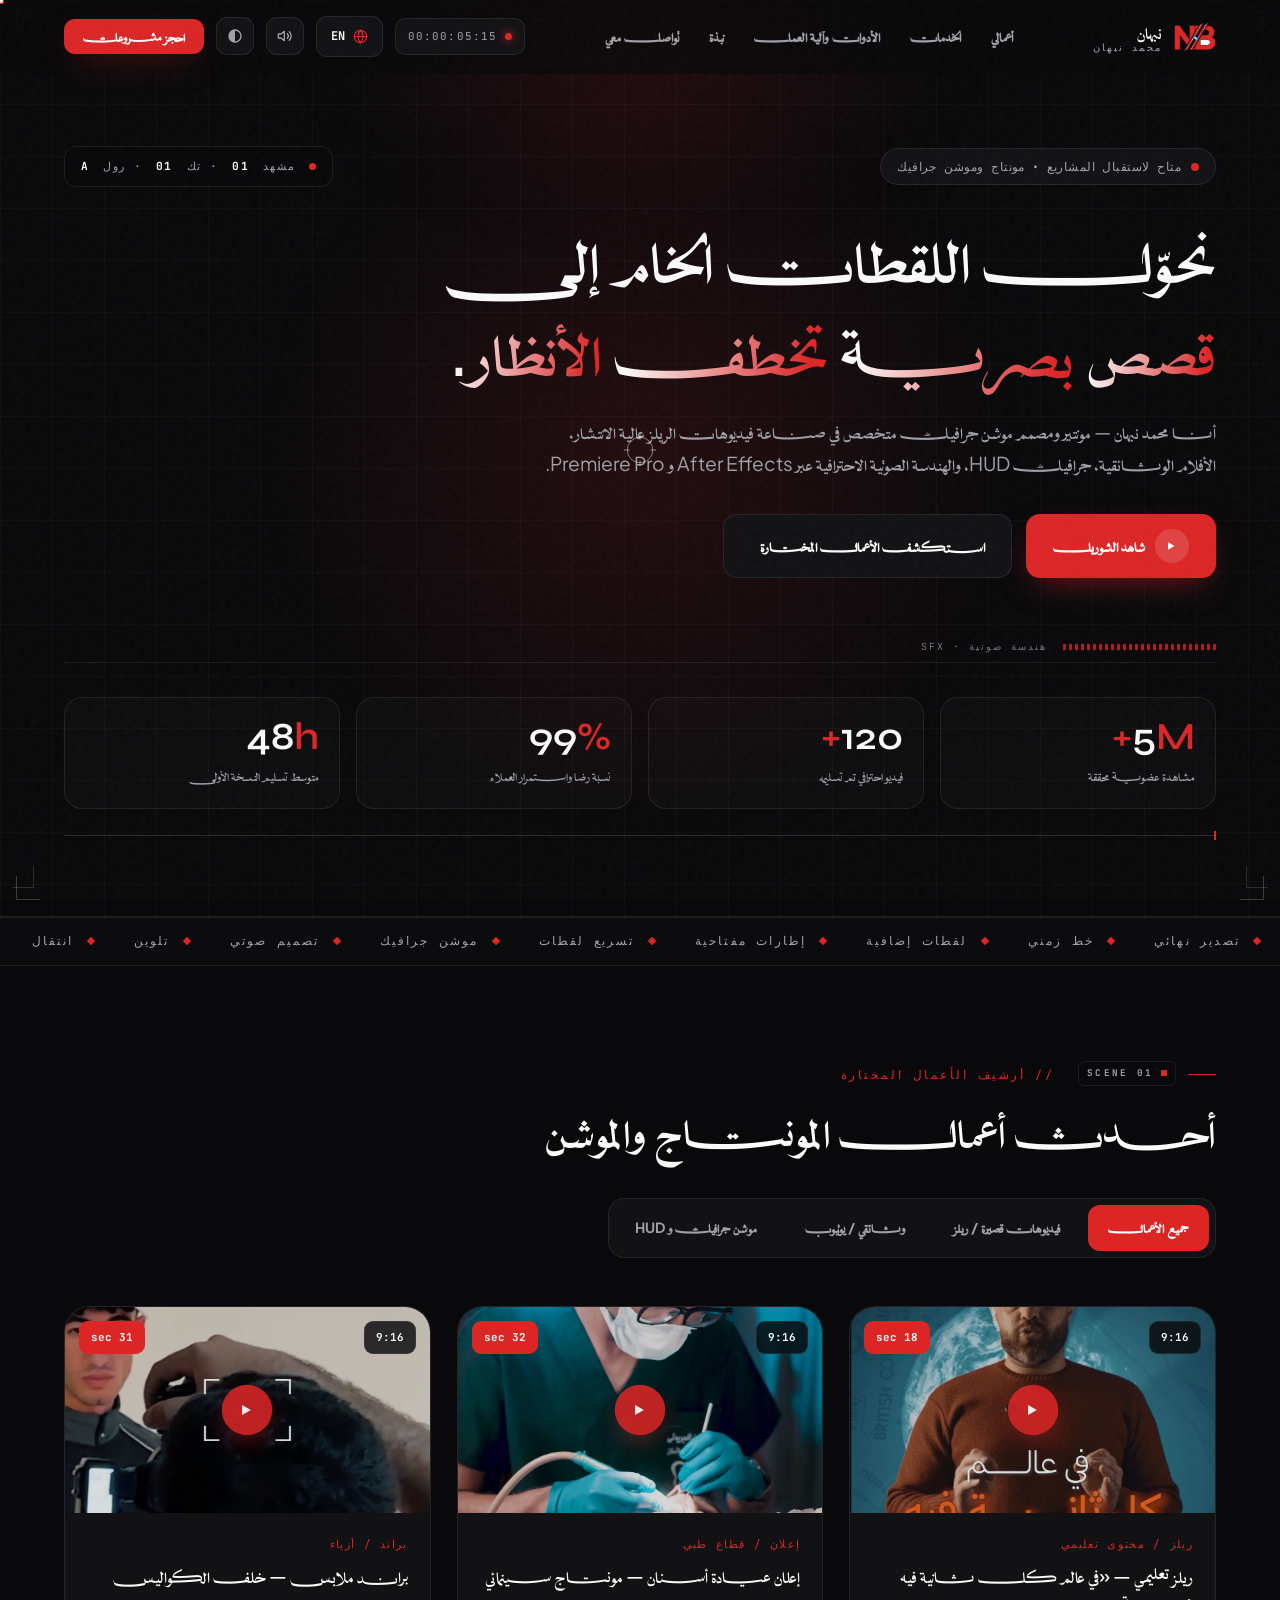
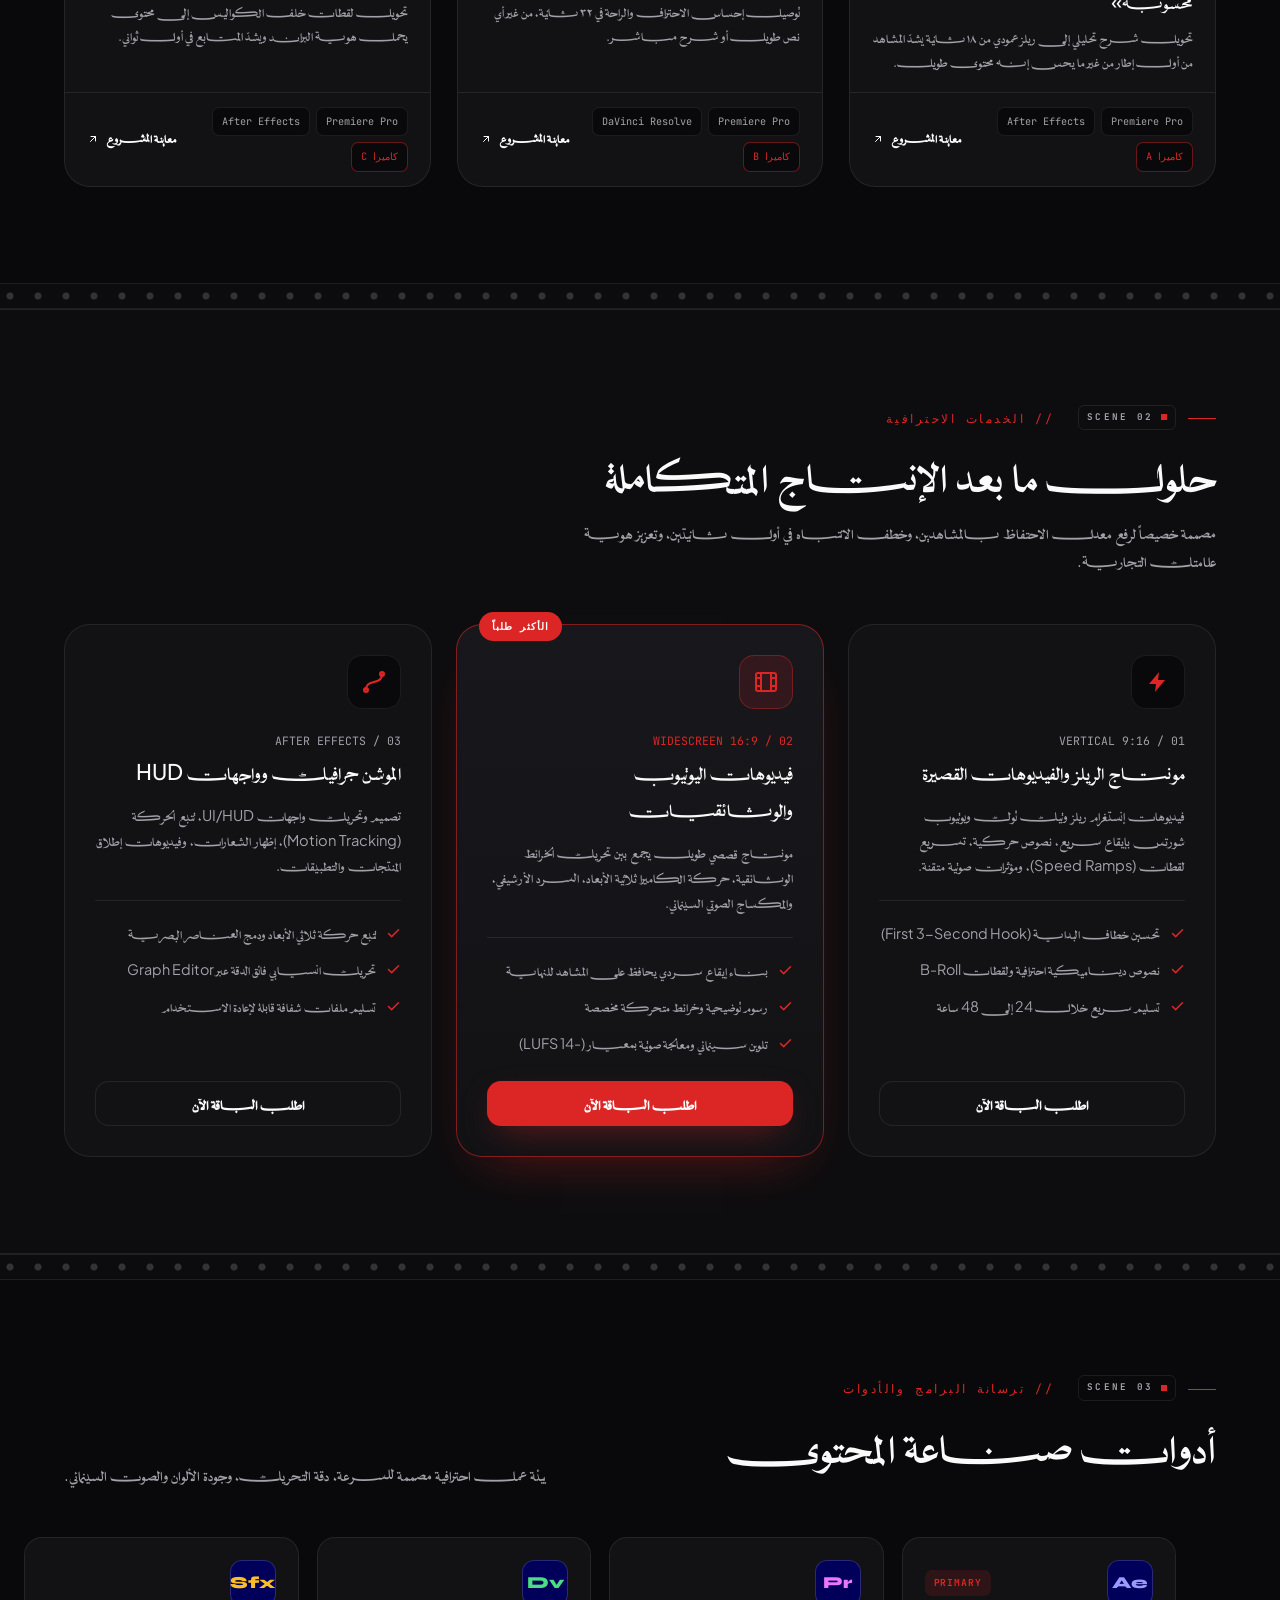
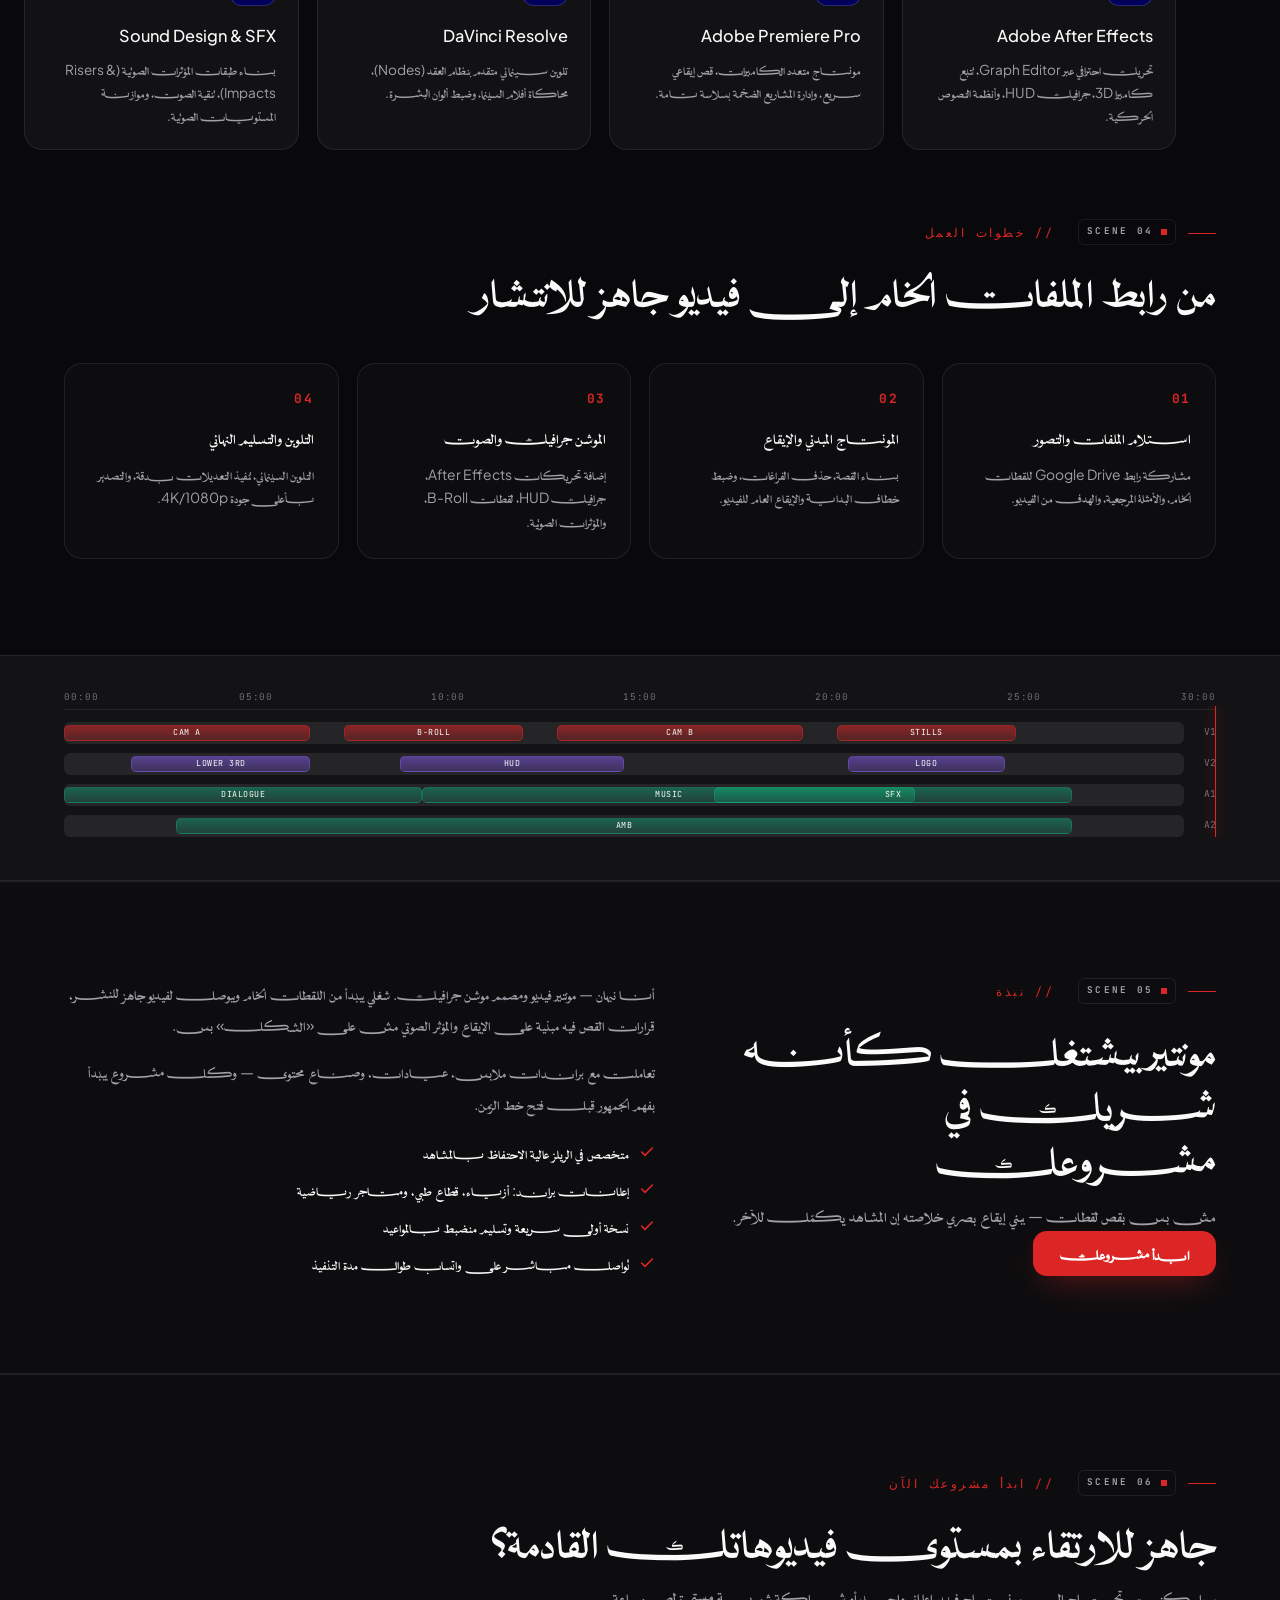
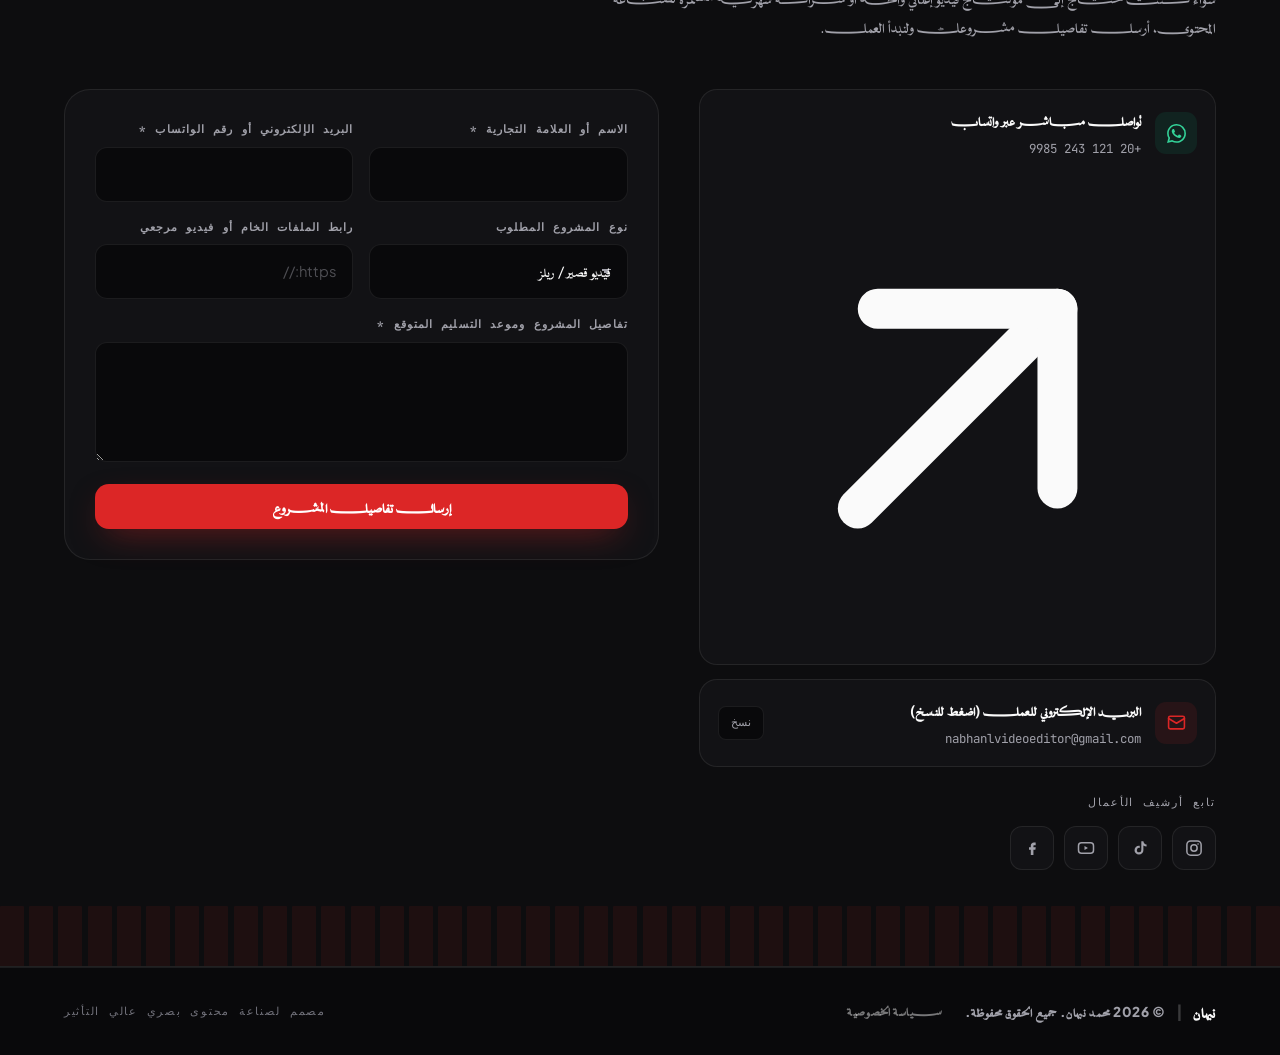
==== commit 48ed1f47: "Logo: transparent theme-colored mark (no white chip), per-theme accents, gleam animation" ====
--- a/index.html
+++ b/index.html
@@ -51,8 +51,8 @@
   <link rel="preconnect" href="https://fonts.gstatic.com" crossorigin>
   <link href="https://fonts.googleapis.com/css2?family=Cairo:wght@400;600;700;800;900&family=Tajawal:wght@400;500;700;800&family=JetBrains+Mono:wght@400;500;700&family=Plus+Jakarta+Sans:wght@400;500;600;700&family=Syne:wght@600;700;800&display=swap" rel="stylesheet">
 
-  <link rel="icon" type="image/png" href="assets/img/logo-badge.png">
-  <link rel="apple-touch-icon" href="assets/img/logo-badge.png">
+  <link rel="icon" type="image/png" href="assets/img/logo-badge-dark.png">
+  <link rel="apple-touch-icon" href="assets/img/logo-badge-dark-256.png">
   <link rel="stylesheet" href="css/style.css">
   <noscript><style>.loader{display:none}</style></noscript>
 </head>
@@ -60,7 +60,10 @@
 
   <!-- شاشة البداية -->
   <div class="loader" id="loader" aria-hidden="true">
-    <img class="loader-logo" src="assets/img/logo-badge.png" alt="Nabhan" width="88" height="88">
+    <span class="loader-logo" aria-hidden="true">
+      <span class="logo-layer logo-base"></span>
+      <span class="logo-layer logo-letters"></span>
+    </span>
     <div class="loader-title">NABHAN &bull; VIDEO EDITOR</div>
     <div class="loader-bar"><span></span></div>
   </div>
--- a/css/style.css
+++ b/css/style.css
@@ -224,31 +224,37 @@
 }
 
 .brand { display: flex; align-items: center; gap: 12px; }
-.brand-logo-wrap { position: relative; display: block; width: 42px; height: 42px; flex-shrink: 0; animation: logo-glow 4.4s ease-in-out infinite; }
-.brand-logo { width: 42px; height: 42px; border-radius: 12px; display: block; transition: transform .35s cubic-bezier(.2,.8,.2,1); }
-.brand:hover .brand-logo { transform: translateY(-2px) scale(1.07); }
+.brand-logo-wrap { position: relative; display: block; width: 42px; height: 42px; flex-shrink: 0; transition: transform .35s cubic-bezier(.2,.8,.2,1); animation: logo-glow 4.4s ease-in-out infinite; }
+.brand:hover .brand-logo-wrap { transform: translateY(-2px) scale(1.06); }
+.brand-logo-anim { position: absolute; inset: 0; display: block; animation: logo-breathe 4.4s ease-in-out infinite; }
+.logo-layer { position: absolute; inset: 0; display: block; }
+.logo-base { background: url("../assets/img/logo-base.png") center / contain no-repeat; }
+.logo-letters {
+  background: url("../assets/img/logo-letters-cinema.png") center / contain no-repeat;
+}
+html[data-theme="studio"]    .logo-letters { background-image: url("../assets/img/logo-letters-studio.png"); }
+html[data-theme="midnight"]  .logo-letters { background-image: url("../assets/img/logo-letters-midnight.png"); }
+html[data-theme="emerald"]   .logo-letters { background-image: url("../assets/img/logo-letters-emerald.png"); }
+html[data-theme="royal"]     .logo-letters { background-image: url("../assets/img/logo-letters-royal.png"); }
+html[data-theme="editorial"] .logo-letters { background-image: url("../assets/img/logo-letters-editorial.png"); }
 .brand-logo-shine {
-  position: absolute; inset: 0; border-radius: 12px; pointer-events: none;
-  background: linear-gradient(115deg, transparent 30%, rgba(255,255,255,.7) 50%, transparent 70%);
-  background-size: 280% 280%;
-  -webkit-mask-image: url("../assets/img/logo-badge.png");
-  mask-image: url("../assets/img/logo-badge.png");
-  -webkit-mask-size: contain; mask-size: contain;
-  -webkit-mask-repeat: no-repeat; mask-repeat: no-repeat;
-  -webkit-mask-position: center; mask-position: center;
+  position: absolute; inset: 0; pointer-events: none;
+  background: url("../assets/img/logo-shine.png") center / contain no-repeat;
   mix-blend-mode: screen;
+  opacity: 0;
   animation: logo-shine 4.4s ease-in-out infinite;
 }
 @keyframes logo-shine {
-  0% { background-position: 135% 0; opacity: 0; }
-  20% { opacity: 1; }
-  60% { background-position: -35% 0; opacity: 1; }
-  100% { background-position: -35% 0; opacity: 0; }
+  0% { opacity: 0; }
+  28% { opacity: .95; }
+  62% { opacity: .22; }
+  100% { opacity: 0; }
 }
 @keyframes logo-glow {
   0%, 100% { filter: drop-shadow(0 0 0 color-mix(in srgb, var(--accent) 0%, transparent)); }
   50% { filter: drop-shadow(0 0 9px color-mix(in srgb, var(--accent) 55%, transparent)); }
 }
+@keyframes logo-breathe { 0%, 100% { transform: scale(1); } 50% { transform: scale(1.035); } }
 .brand-text { display: flex; flex-direction: column; line-height: 1.15; }
 .brand-name { font-family: var(--font-display); font-weight: 700; font-size: 1.2rem; letter-spacing: 0.06em; }
 html[lang="ar"] .brand-name { font-family: var(--font-body); letter-spacing: 0; }
@@ -818,7 +824,7 @@
 .loader { position: fixed; inset: 0; z-index: 100; background: var(--bg); display: flex; flex-direction: column; align-items: center; justify-content: center; gap: 20px; transition: opacity .55s ease, visibility .55s; }
 .loader.is-done { opacity: 0; visibility: hidden; }
 .loader-clap { width: 64px; height: 40px; position: relative; }
-.loader-logo { width: 88px; height: 88px; border-radius: 22px; animation: loader-logo-in .9s cubic-bezier(.2,.8,.2,1) both, loader-logo-float 3.4s ease-in-out .9s infinite; }
+.loader-logo { position: relative; display: block; width: 88px; height: 88px; animation: loader-logo-in .9s cubic-bezier(.2,.8,.2,1) both, loader-logo-float 3.4s ease-in-out .9s infinite; }
 @keyframes loader-logo-in { from { opacity: 0; transform: scale(.7) translateY(12px); } to { opacity: 1; transform: none; } }
 @keyframes loader-logo-float { 0%, 100% { transform: translateY(0); } 50% { transform: translateY(-6px); } }
 .loader-clap::before { content: ""; position: absolute; inset: 0; background: var(--surface); border: 1px solid var(--line-strong); border-radius: 8px; }
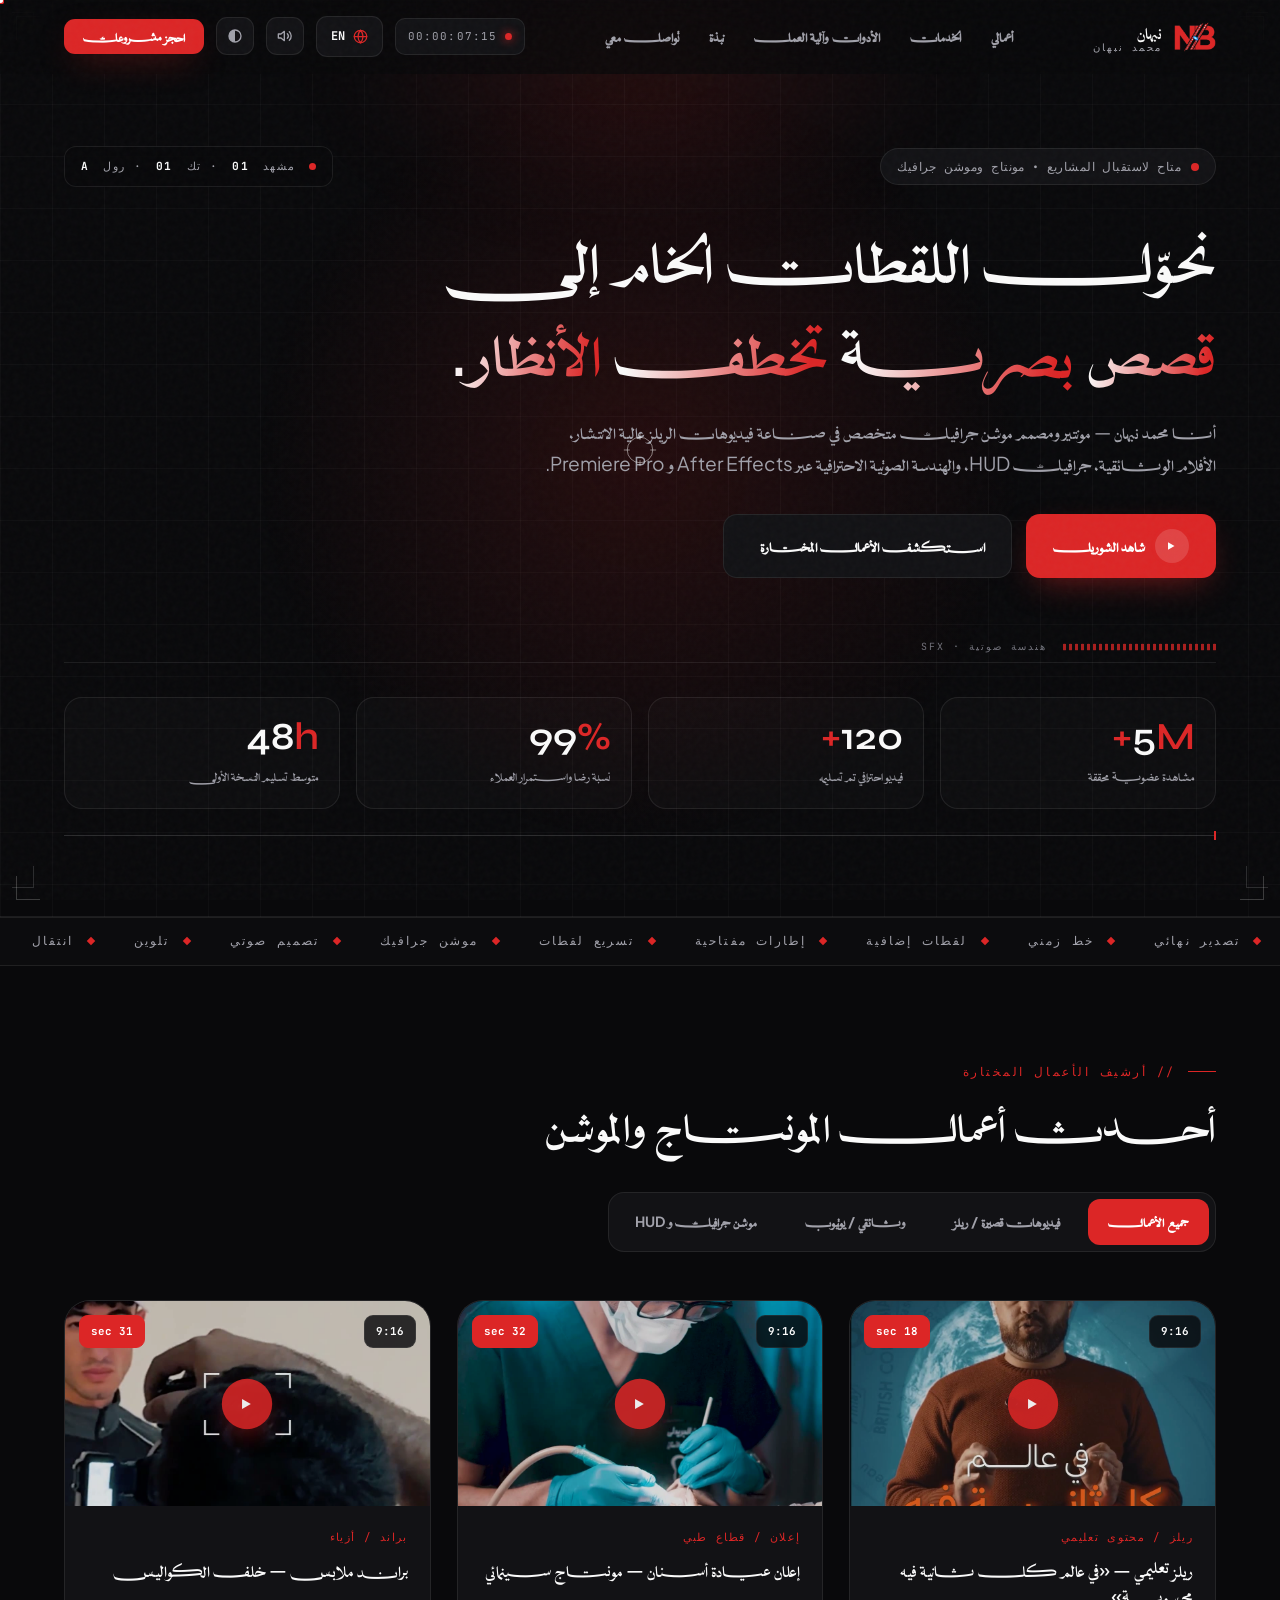
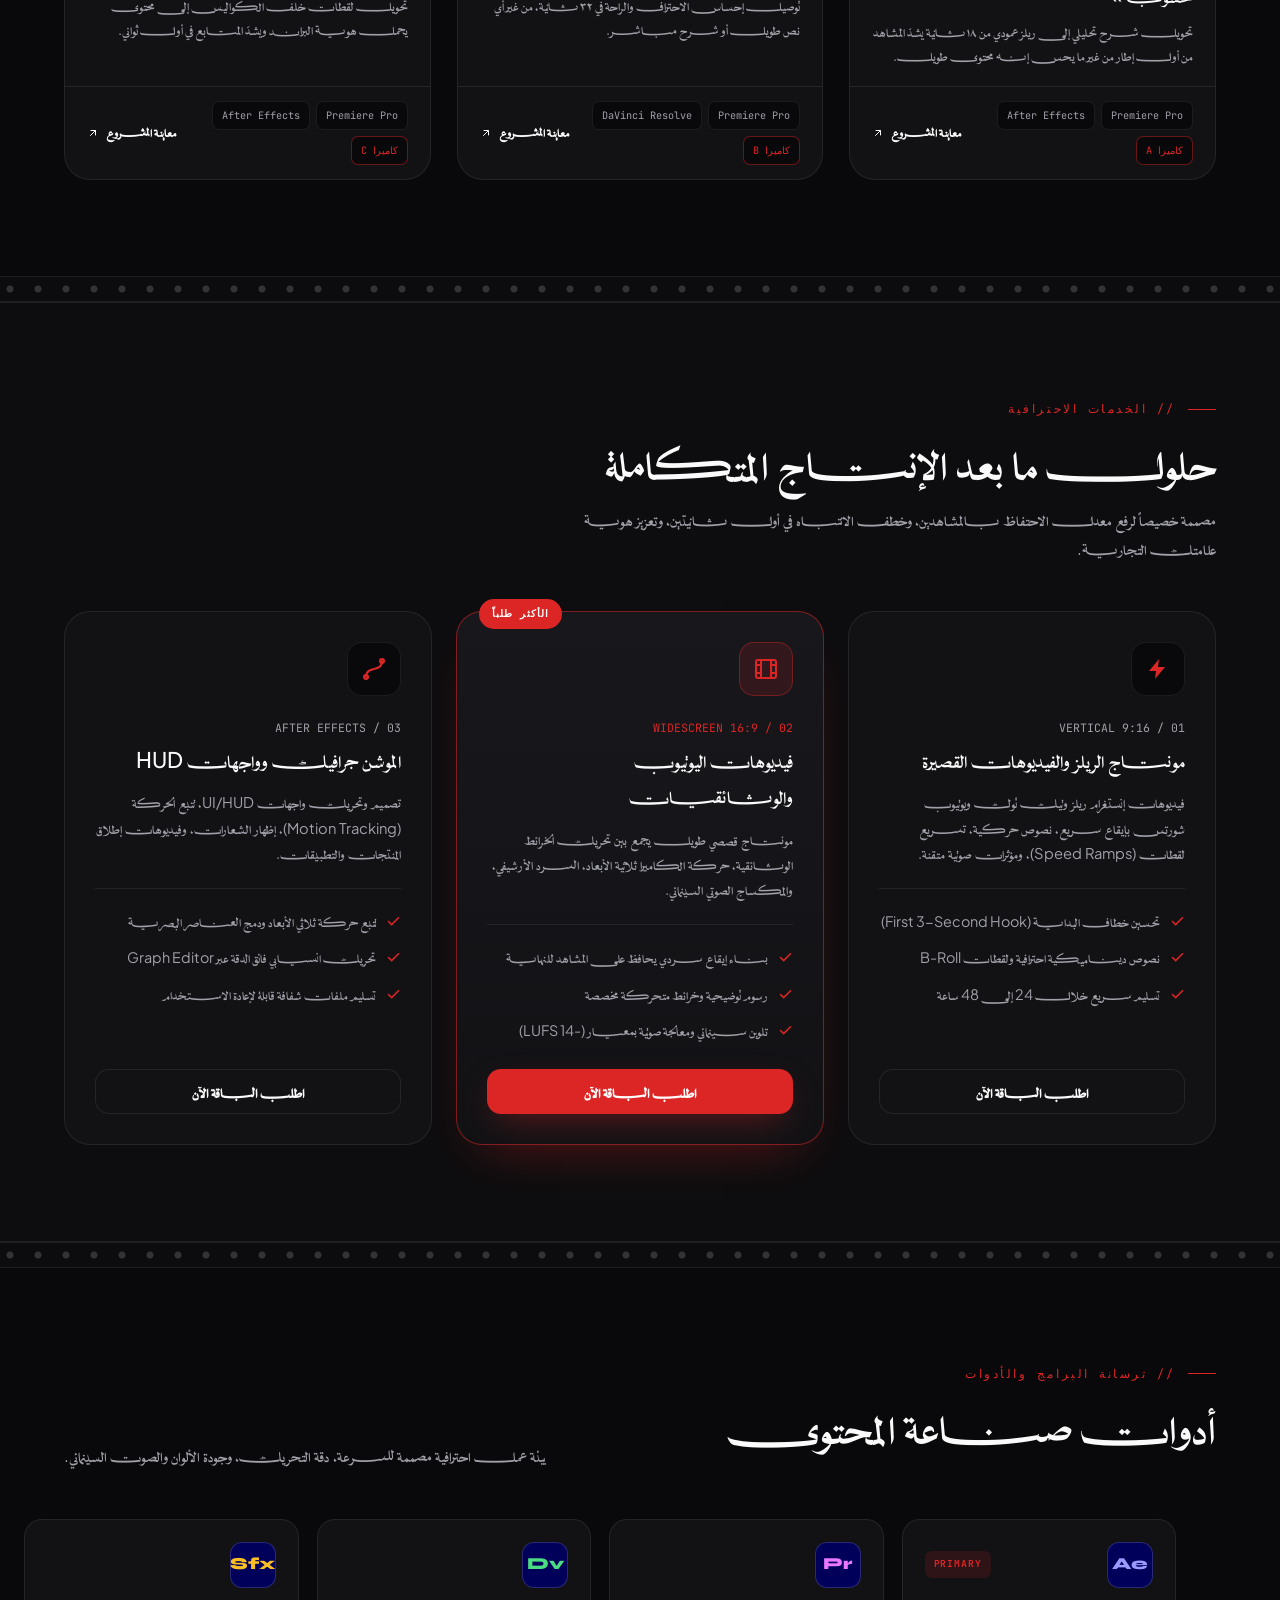
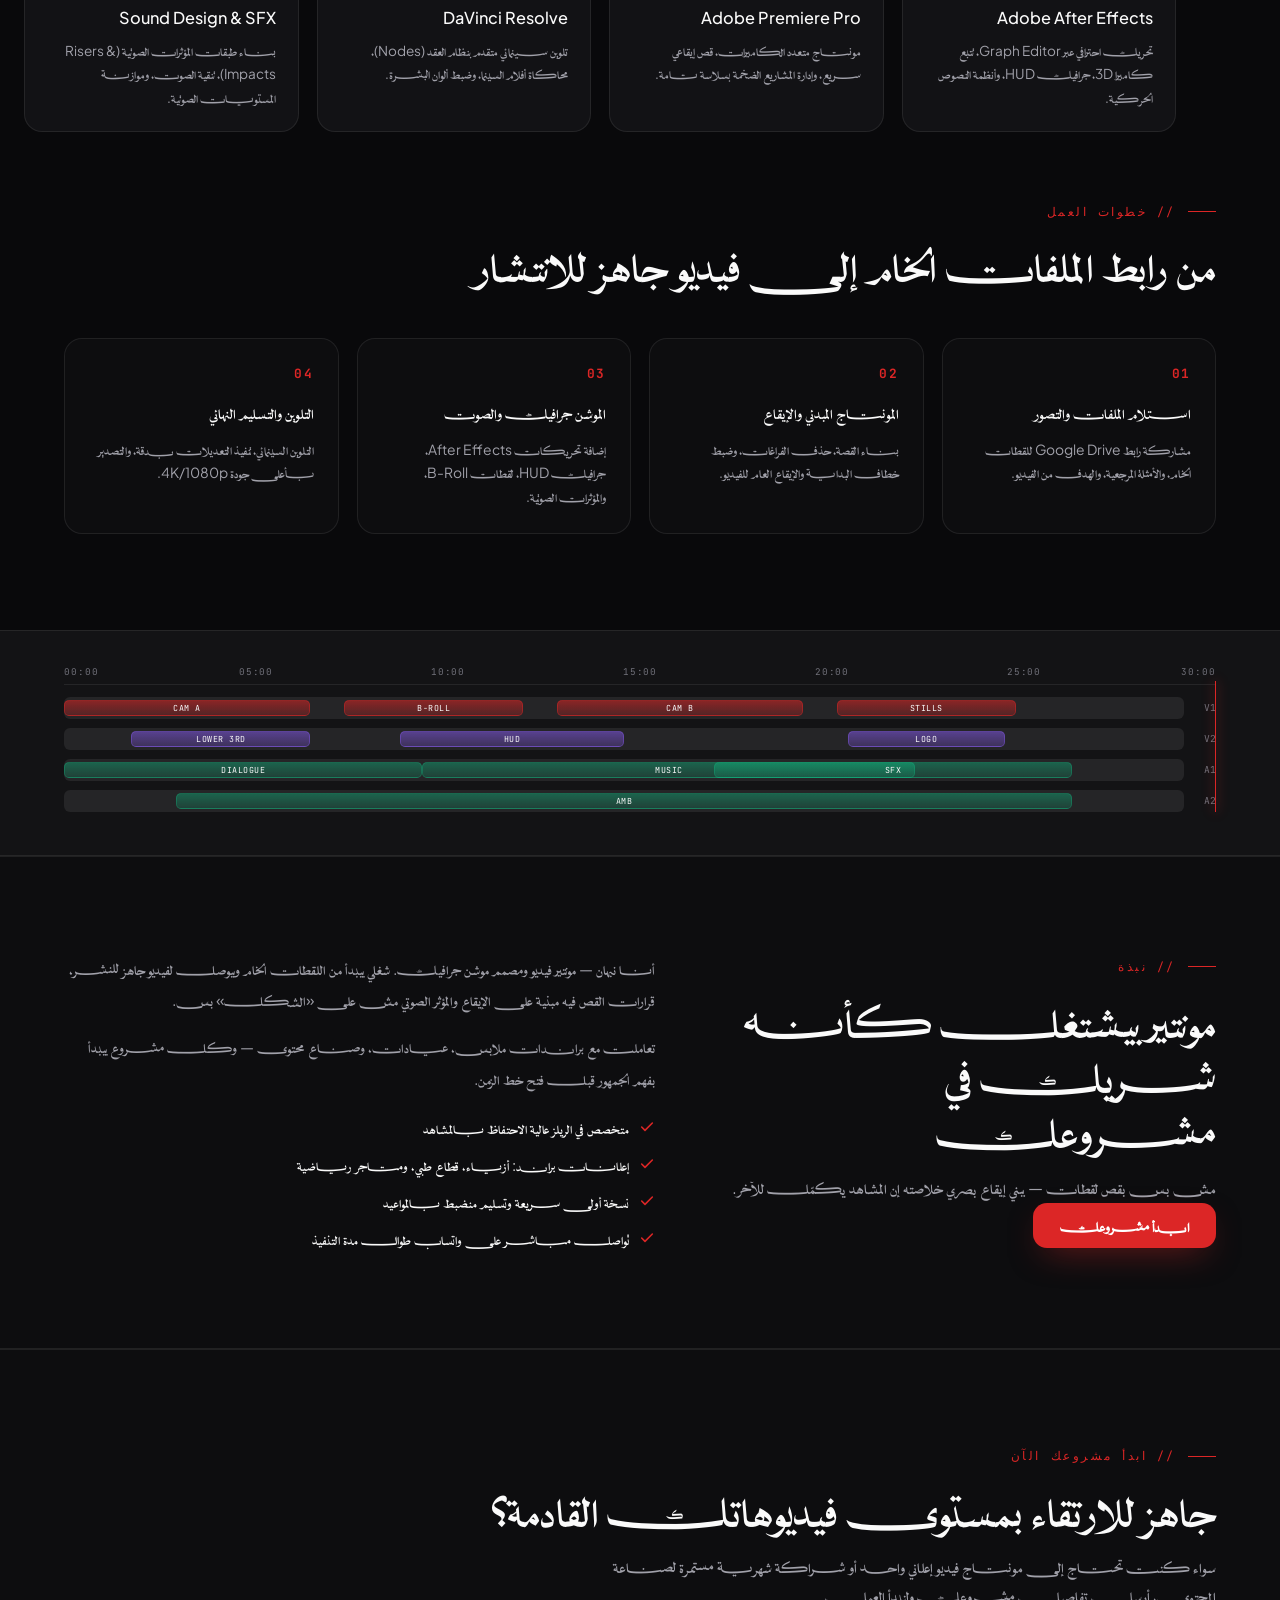
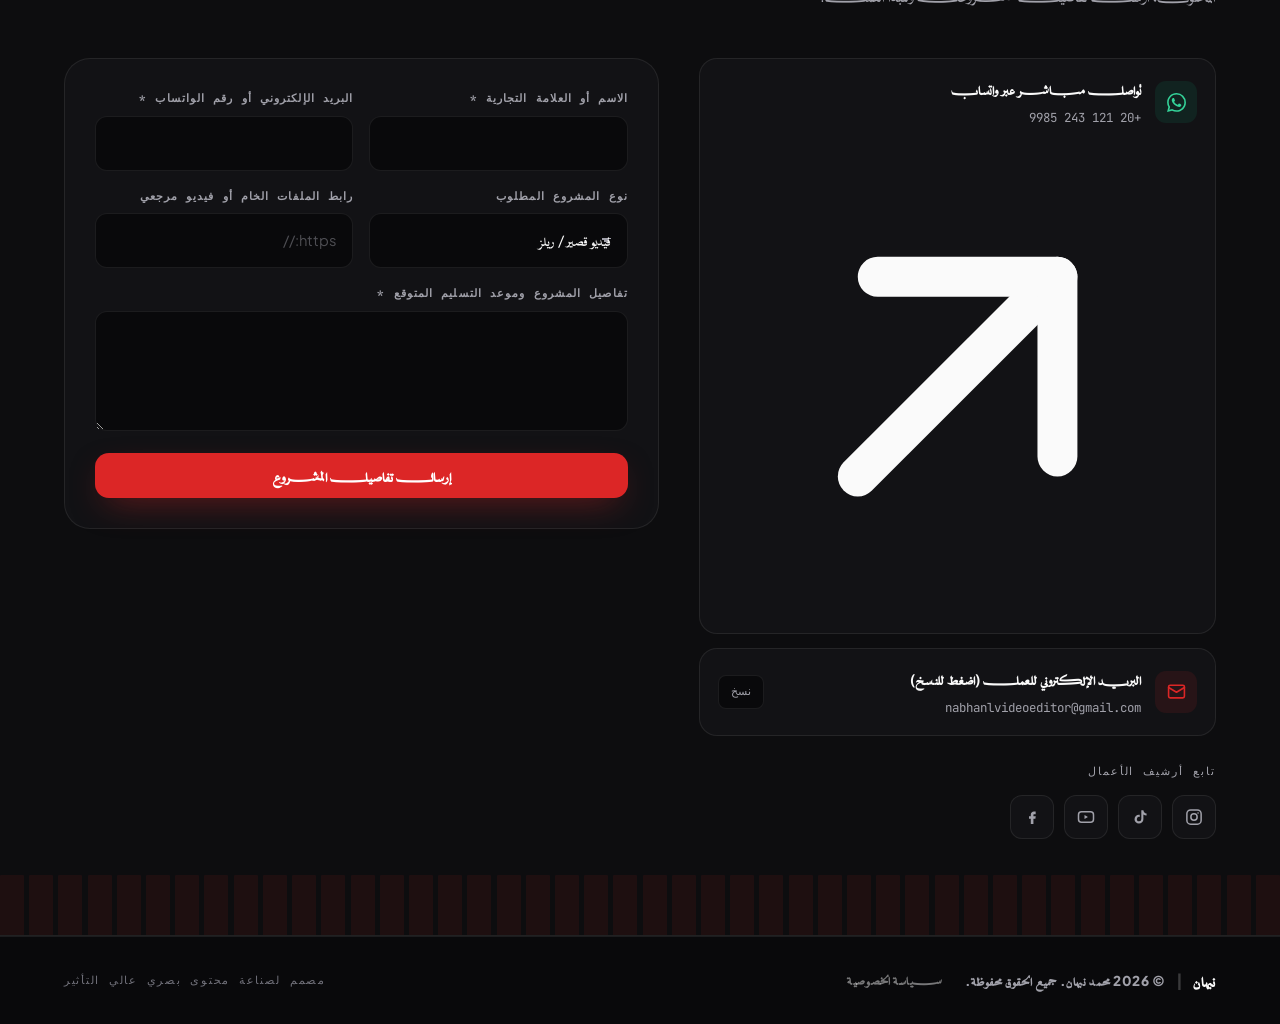
==== commit 0406046b: "Remove SCENE labels from section eyebrows + cache-bust logo assets" ====
--- a/index.html
+++ b/index.html
@@ -20,7 +20,7 @@
   <meta property="og:type" content="website">
   <meta property="og:title" content="نبهان | فيديو إيديتور">
   <meta property="og:description" content="نبهان — فيديو إيديتور ومصمم موشن جرافيك: ريلز عالية الانتشار، أفلام وثائقية، جرافيك HUD، وهندسة صوتية احترافية.">
-  <meta property="og:image" content="https://nabhanvideoeditor.github.io/assets/img/og-image.png">
+  <meta property="og:image" content="https://nabhanvideoeditor.github.io/assets/img/og-image.png?v=3">
   <meta name="twitter:card" content="summary_large_image">
   <link rel="canonical" href="https://nabhanvideoeditor.github.io/">
 
@@ -51,9 +51,9 @@
   <link rel="preconnect" href="https://fonts.gstatic.com" crossorigin>
   <link href="https://fonts.googleapis.com/css2?family=Cairo:wght@400;600;700;800;900&family=Tajawal:wght@400;500;700;800&family=JetBrains+Mono:wght@400;500;700&family=Plus+Jakarta+Sans:wght@400;500;600;700&family=Syne:wght@600;700;800&display=swap" rel="stylesheet">
 
-  <link rel="icon" type="image/png" href="assets/img/logo-badge-dark.png">
-  <link rel="apple-touch-icon" href="assets/img/logo-badge-dark-256.png">
-  <link rel="stylesheet" href="css/style.css">
+  <link rel="icon" type="image/png" href="assets/img/logo-badge-dark.png?v=3">
+  <link rel="apple-touch-icon" href="assets/img/logo-badge-dark-256.png?v=3">
+  <link rel="stylesheet" href="css/style.css?v=3">
   <noscript><style>.loader{display:none}</style></noscript>
 </head>
 <body>
@@ -98,7 +98,7 @@
     </div>
   </noscript>
 
-  <script src="js/content.js"></script>
-  <script src="js/main.js"></script>
+  <script src="js/content.js?v=3"></script>
+  <script src="js/main.js?v=3"></script>
 </body>
 </html>
--- a/css/style.css
+++ b/css/style.css
@@ -228,18 +228,18 @@
 .brand:hover .brand-logo-wrap { transform: translateY(-2px) scale(1.06); }
 .brand-logo-anim { position: absolute; inset: 0; display: block; animation: logo-breathe 4.4s ease-in-out infinite; }
 .logo-layer { position: absolute; inset: 0; display: block; }
-.logo-base { background: url("../assets/img/logo-base.png") center / contain no-repeat; }
+.logo-base { background: url("../assets/img/logo-base.png?v=3") center / contain no-repeat; }
 .logo-letters {
-  background: url("../assets/img/logo-letters-cinema.png") center / contain no-repeat;
-}
-html[data-theme="studio"]    .logo-letters { background-image: url("../assets/img/logo-letters-studio.png"); }
-html[data-theme="midnight"]  .logo-letters { background-image: url("../assets/img/logo-letters-midnight.png"); }
-html[data-theme="emerald"]   .logo-letters { background-image: url("../assets/img/logo-letters-emerald.png"); }
-html[data-theme="royal"]     .logo-letters { background-image: url("../assets/img/logo-letters-royal.png"); }
-html[data-theme="editorial"] .logo-letters { background-image: url("../assets/img/logo-letters-editorial.png"); }
+  background: url("../assets/img/logo-letters-cinema.png?v=3") center / contain no-repeat;
+}
+html[data-theme="studio"]    .logo-letters { background-image: url("../assets/img/logo-letters-studio.png?v=3"); }
+html[data-theme="midnight"]  .logo-letters { background-image: url("../assets/img/logo-letters-midnight.png?v=3"); }
+html[data-theme="emerald"]   .logo-letters { background-image: url("../assets/img/logo-letters-emerald.png?v=3"); }
+html[data-theme="royal"]     .logo-letters { background-image: url("../assets/img/logo-letters-royal.png?v=3"); }
+html[data-theme="editorial"] .logo-letters { background-image: url("../assets/img/logo-letters-editorial.png?v=3"); }
 .brand-logo-shine {
   position: absolute; inset: 0; pointer-events: none;
-  background: url("../assets/img/logo-shine.png") center / contain no-repeat;
+  background: url("../assets/img/logo-shine.png?v=3") center / contain no-repeat;
   mix-blend-mode: screen;
   opacity: 0;
   animation: logo-shine 4.4s ease-in-out infinite;
@@ -972,14 +972,6 @@
 html[dir="rtl"] .cut-flash { transform: translateX(110%); }
 html[dir="rtl"] .cut-flash.go { transform: translateX(-110%); }
 
-/* لافتة المشهد */
-.scene-tag {
-  display: inline-flex; align-items: center; gap: 8px;
-  font-family: var(--font-mono); font-size: .58rem; font-weight: 700; letter-spacing: .24em;
-  color: var(--muted); border: 1px solid var(--line); border-radius: 6px;
-  padding: 4px 8px; margin-inline-end: 12px; transform: translateY(-1px);
-}
-.scene-tag i { width: 6px; height: 6px; background: var(--accent); display: inline-block; }
 
 /* شريحة الكاميرا */
 .tool-chip.cam { color: var(--accent); border-color: color-mix(in srgb, var(--accent) 45%, transparent); }
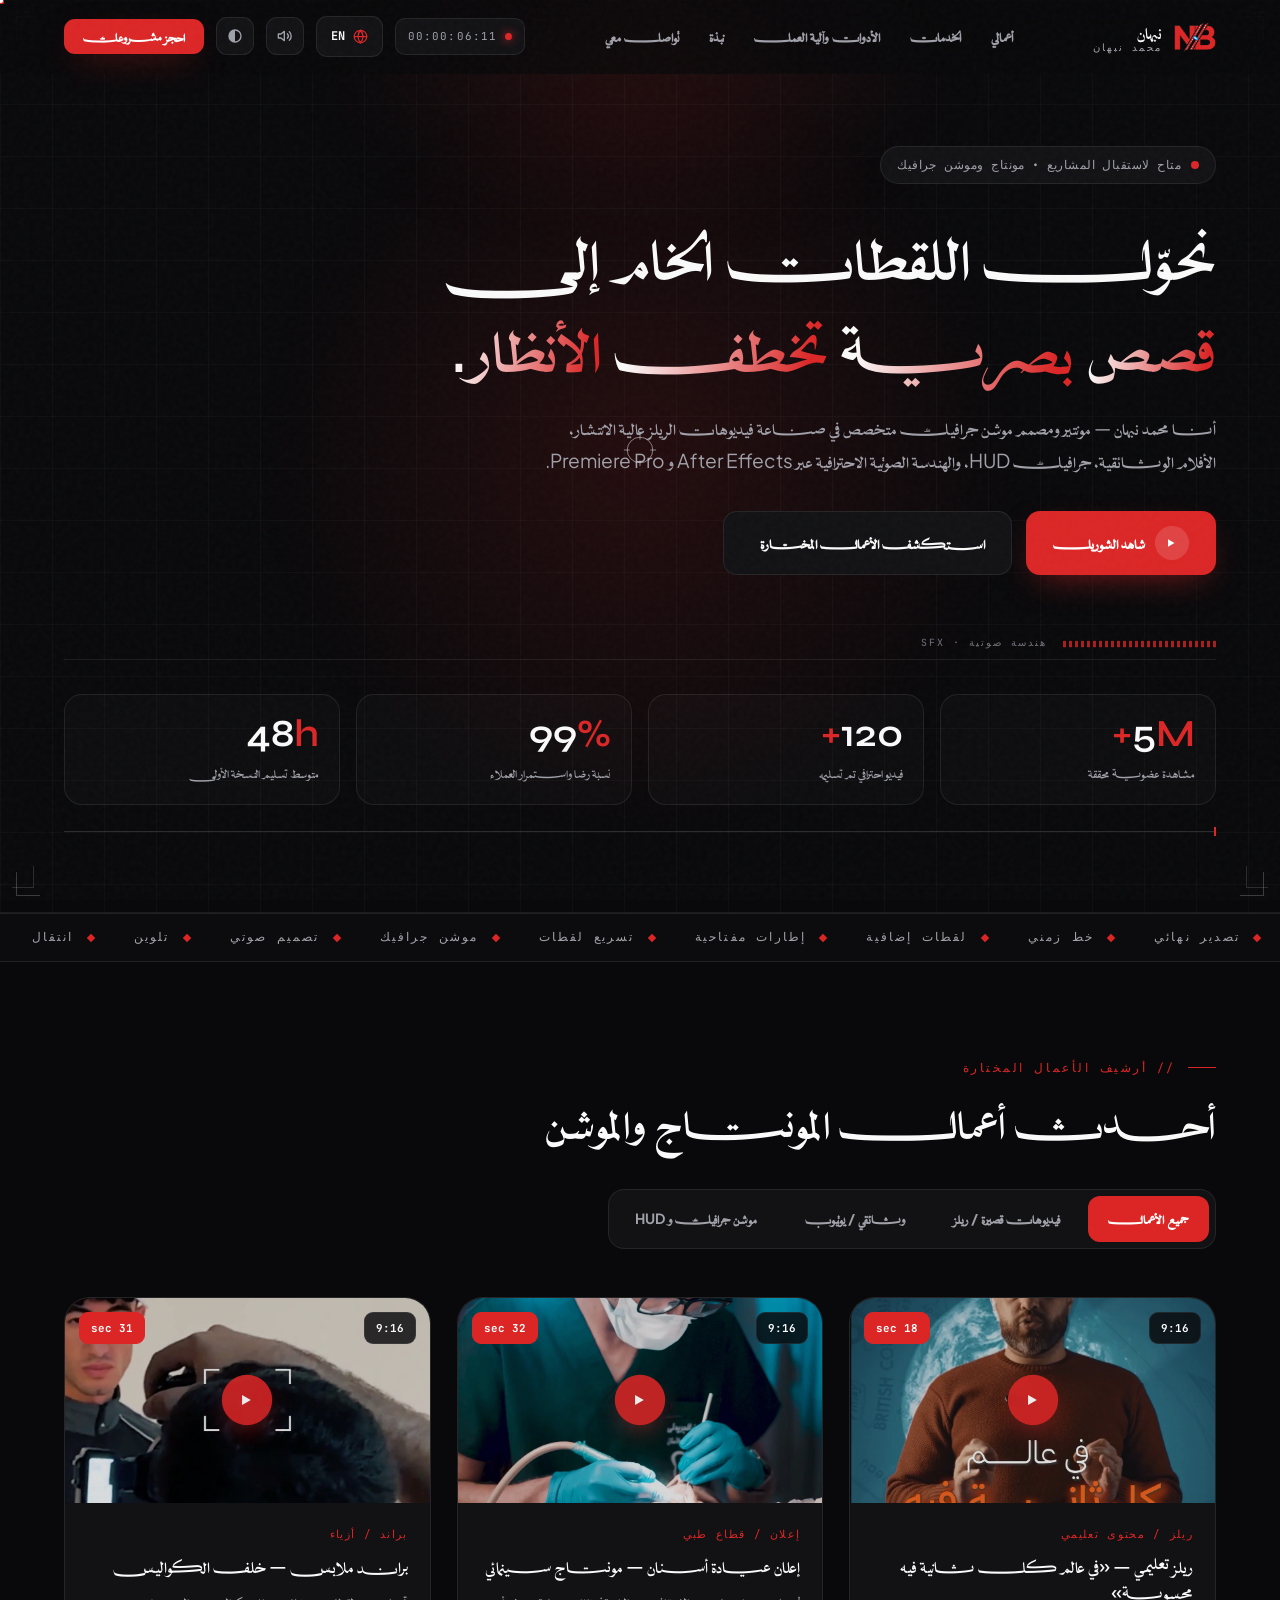
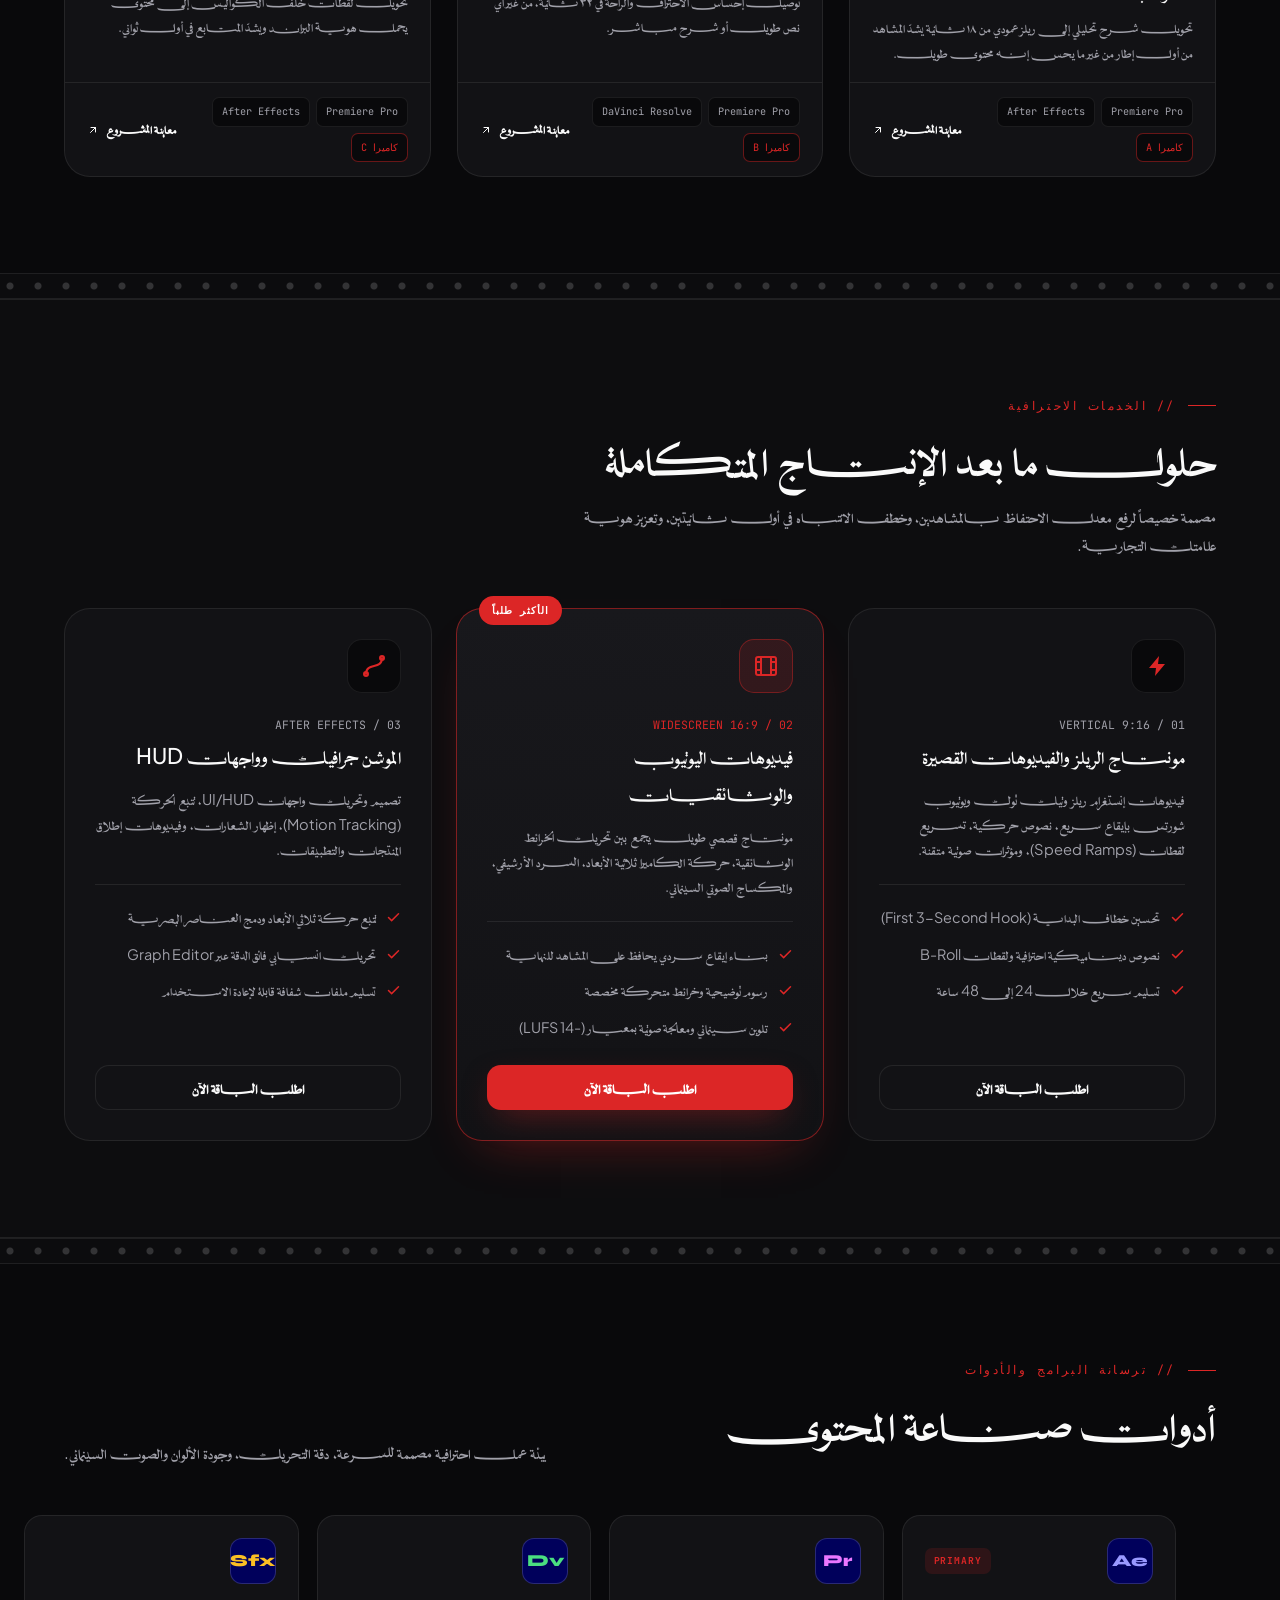
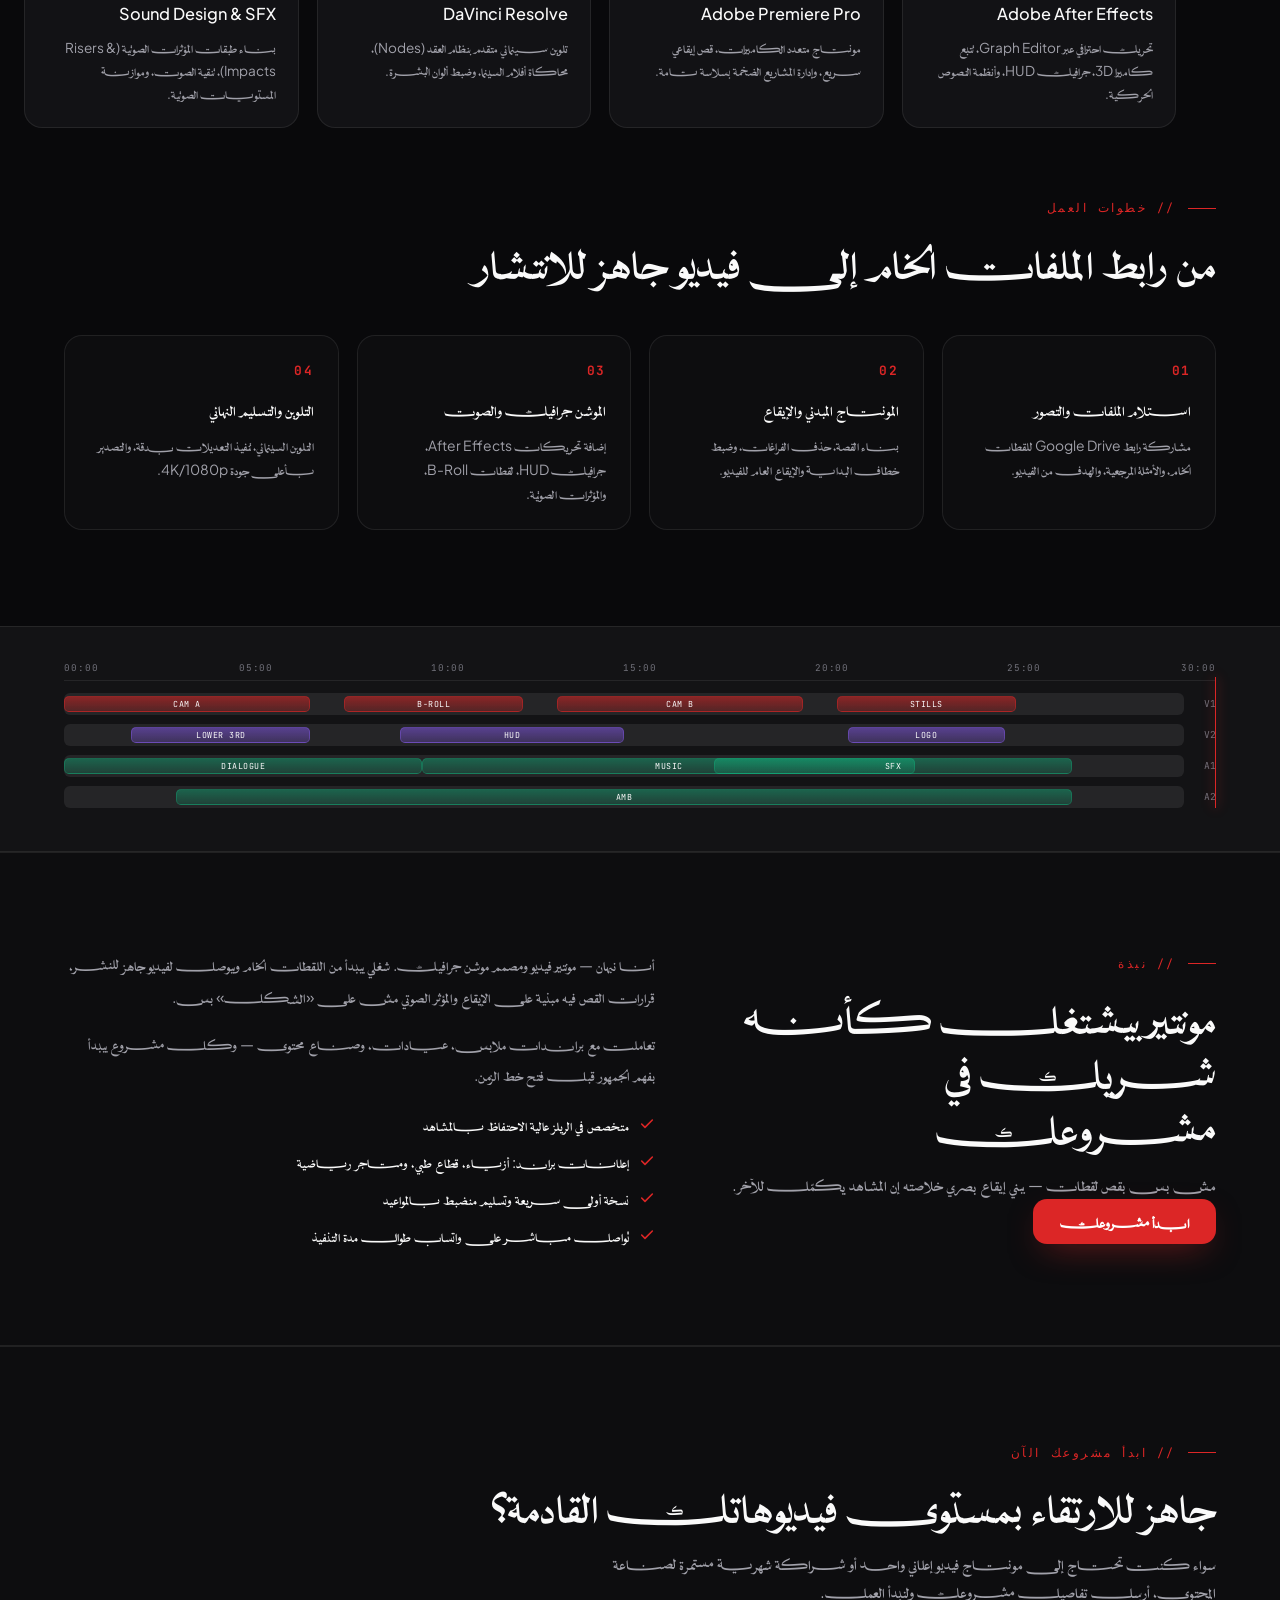
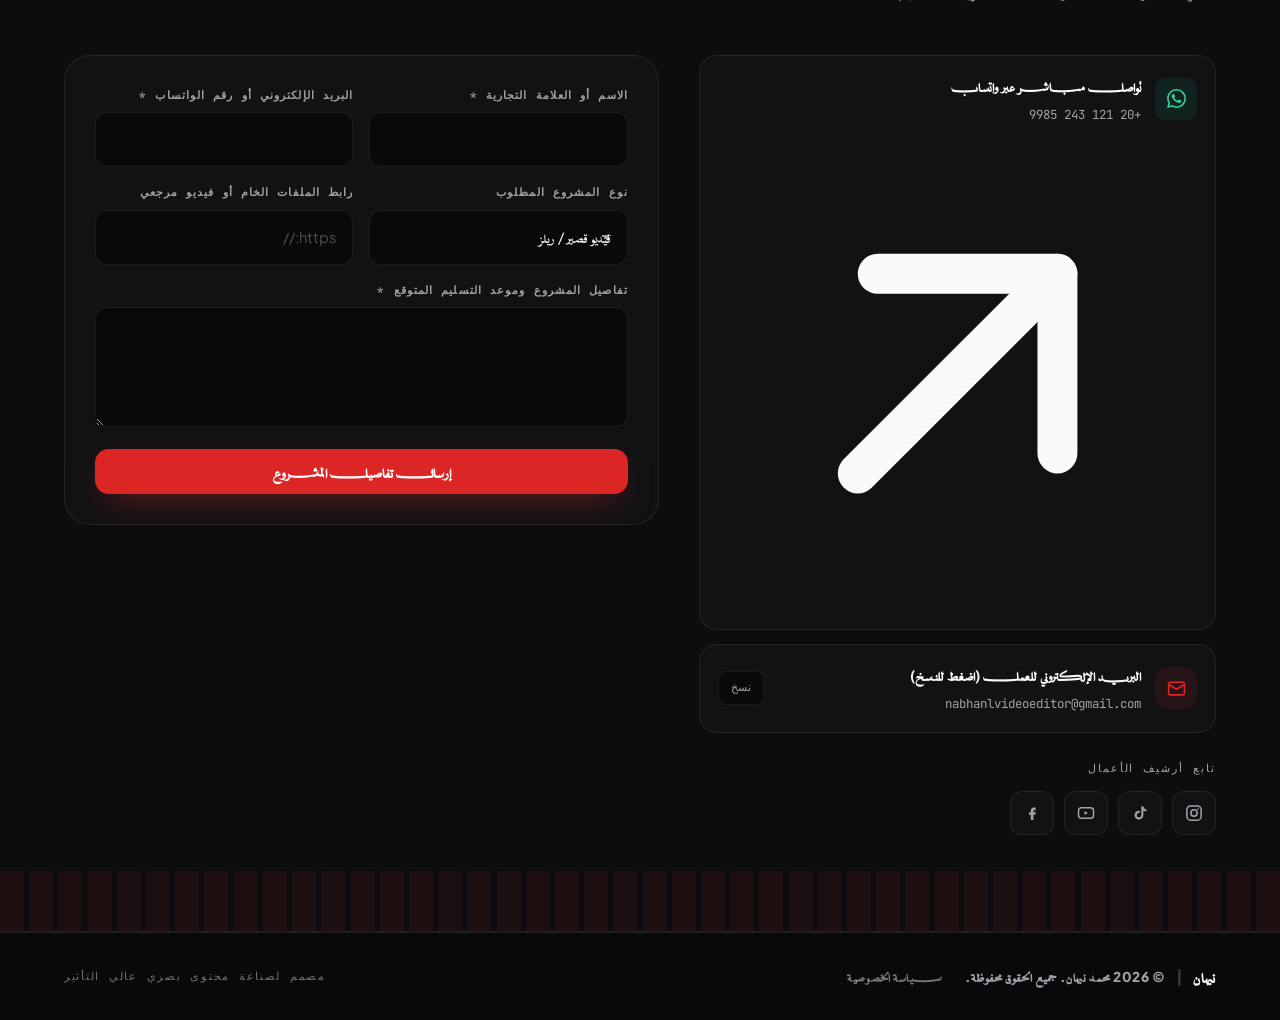
==== commit 3eaa83e8: "Bump asset version to v4 (force fresh logo/css for cached browsers)" ====
--- a/index.html
+++ b/index.html
@@ -20,7 +20,7 @@
   <meta property="og:type" content="website">
   <meta property="og:title" content="نبهان | فيديو إيديتور">
   <meta property="og:description" content="نبهان — فيديو إيديتور ومصمم موشن جرافيك: ريلز عالية الانتشار، أفلام وثائقية، جرافيك HUD، وهندسة صوتية احترافية.">
-  <meta property="og:image" content="https://nabhanvideoeditor.github.io/assets/img/og-image.png?v=3">
+  <meta property="og:image" content="https://nabhanvideoeditor.github.io/assets/img/og-image.png?v=4">
   <meta name="twitter:card" content="summary_large_image">
   <link rel="canonical" href="https://nabhanvideoeditor.github.io/">
 
@@ -51,9 +51,9 @@
   <link rel="preconnect" href="https://fonts.gstatic.com" crossorigin>
   <link href="https://fonts.googleapis.com/css2?family=Cairo:wght@400;600;700;800;900&family=Tajawal:wght@400;500;700;800&family=JetBrains+Mono:wght@400;500;700&family=Plus+Jakarta+Sans:wght@400;500;600;700&family=Syne:wght@600;700;800&display=swap" rel="stylesheet">
 
-  <link rel="icon" type="image/png" href="assets/img/logo-badge-dark.png?v=3">
-  <link rel="apple-touch-icon" href="assets/img/logo-badge-dark-256.png?v=3">
-  <link rel="stylesheet" href="css/style.css?v=3">
+  <link rel="icon" type="image/png" href="assets/img/logo-badge-dark.png?v=4">
+  <link rel="apple-touch-icon" href="assets/img/logo-badge-dark-256.png?v=4">
+  <link rel="stylesheet" href="css/style.css?v=4">
   <noscript><style>.loader{display:none}</style></noscript>
 </head>
 <body>
@@ -98,7 +98,7 @@
     </div>
   </noscript>
 
-  <script src="js/content.js?v=3"></script>
-  <script src="js/main.js?v=3"></script>
+  <script src="js/content.js?v=4"></script>
+  <script src="js/main.js?v=4"></script>
 </body>
 </html>
--- a/css/style.css
+++ b/css/style.css
@@ -228,18 +228,18 @@
 .brand:hover .brand-logo-wrap { transform: translateY(-2px) scale(1.06); }
 .brand-logo-anim { position: absolute; inset: 0; display: block; animation: logo-breathe 4.4s ease-in-out infinite; }
 .logo-layer { position: absolute; inset: 0; display: block; }
-.logo-base { background: url("../assets/img/logo-base.png?v=3") center / contain no-repeat; }
+.logo-base { background: url("../assets/img/logo-base.png?v=4") center / contain no-repeat; }
 .logo-letters {
-  background: url("../assets/img/logo-letters-cinema.png?v=3") center / contain no-repeat;
-}
-html[data-theme="studio"]    .logo-letters { background-image: url("../assets/img/logo-letters-studio.png?v=3"); }
-html[data-theme="midnight"]  .logo-letters { background-image: url("../assets/img/logo-letters-midnight.png?v=3"); }
-html[data-theme="emerald"]   .logo-letters { background-image: url("../assets/img/logo-letters-emerald.png?v=3"); }
-html[data-theme="royal"]     .logo-letters { background-image: url("../assets/img/logo-letters-royal.png?v=3"); }
-html[data-theme="editorial"] .logo-letters { background-image: url("../assets/img/logo-letters-editorial.png?v=3"); }
+  background: url("../assets/img/logo-letters-cinema.png?v=4") center / contain no-repeat;
+}
+html[data-theme="studio"]    .logo-letters { background-image: url("../assets/img/logo-letters-studio.png?v=4"); }
+html[data-theme="midnight"]  .logo-letters { background-image: url("../assets/img/logo-letters-midnight.png?v=4"); }
+html[data-theme="emerald"]   .logo-letters { background-image: url("../assets/img/logo-letters-emerald.png?v=4"); }
+html[data-theme="royal"]     .logo-letters { background-image: url("../assets/img/logo-letters-royal.png?v=4"); }
+html[data-theme="editorial"] .logo-letters { background-image: url("../assets/img/logo-letters-editorial.png?v=4"); }
 .brand-logo-shine {
   position: absolute; inset: 0; pointer-events: none;
-  background: url("../assets/img/logo-shine.png?v=3") center / contain no-repeat;
+  background: url("../assets/img/logo-shine.png?v=4") center / contain no-repeat;
   mix-blend-mode: screen;
   opacity: 0;
   animation: logo-shine 4.4s ease-in-out infinite;
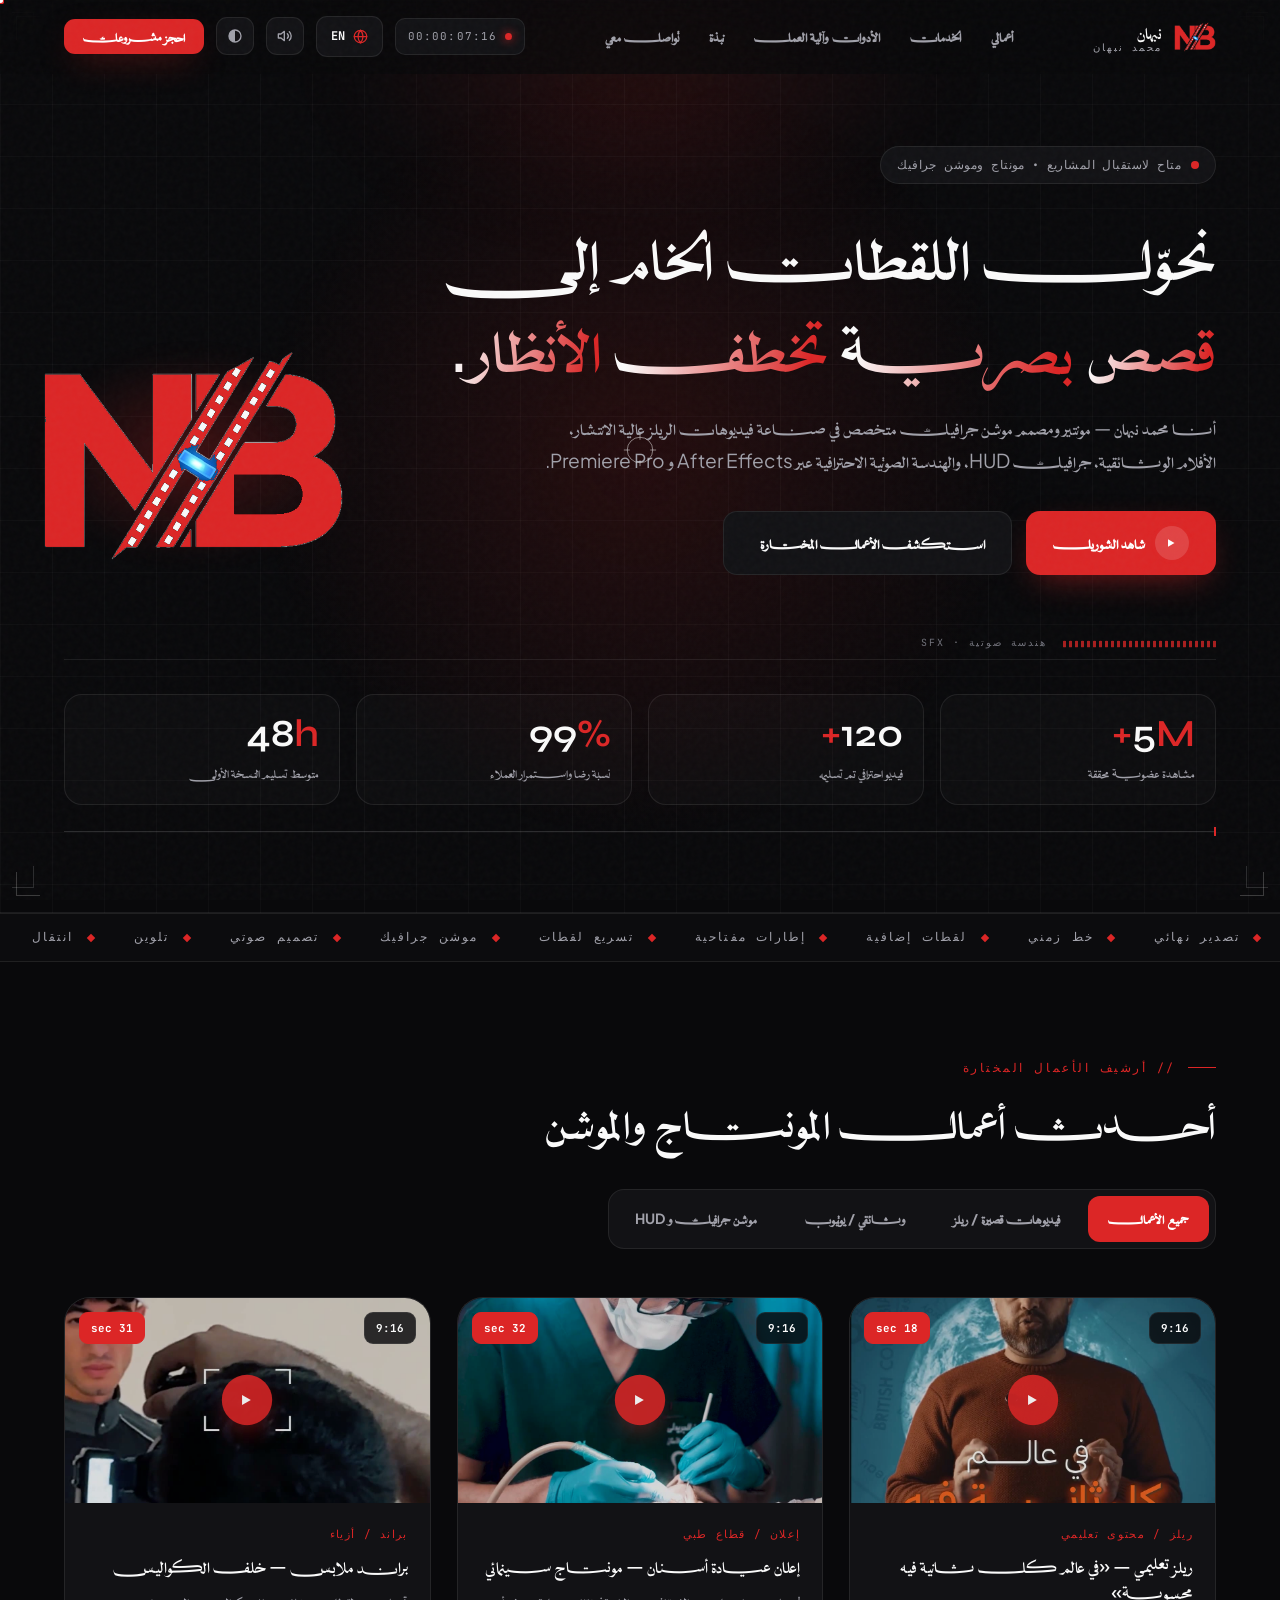
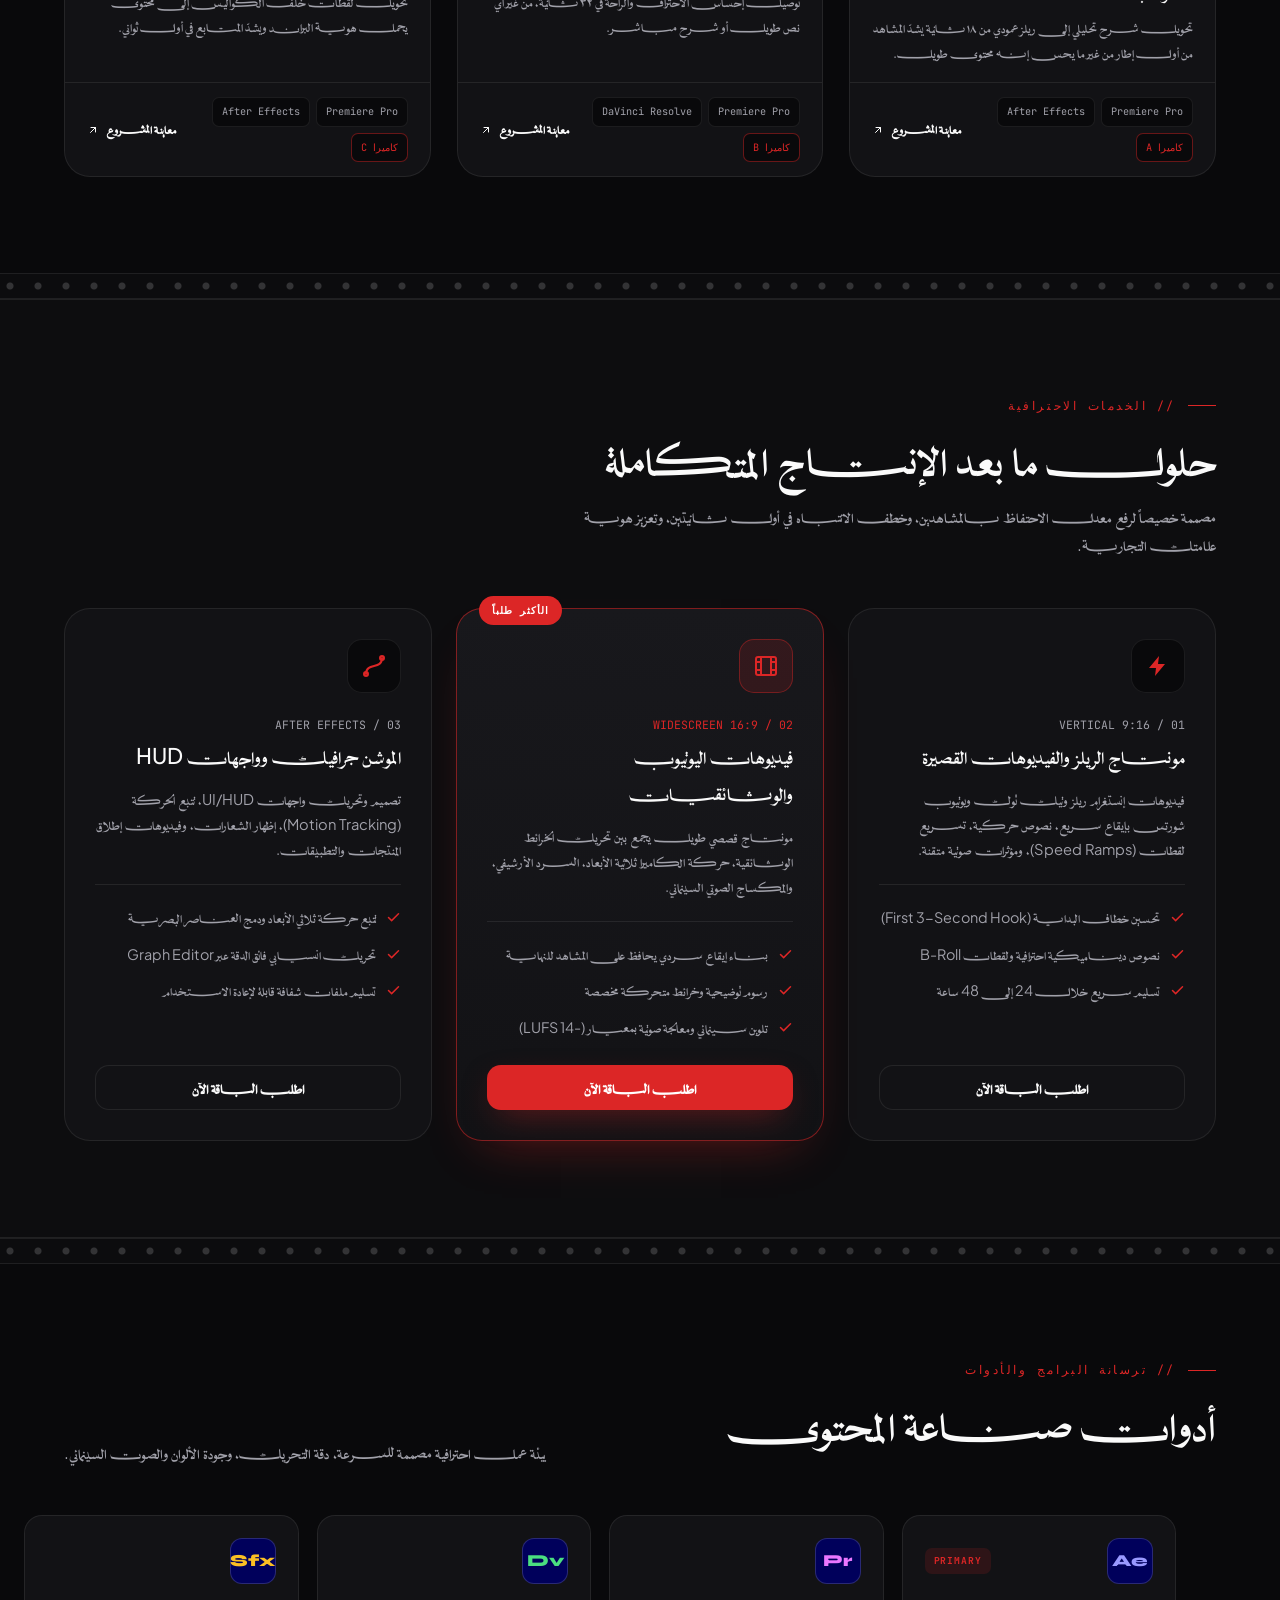
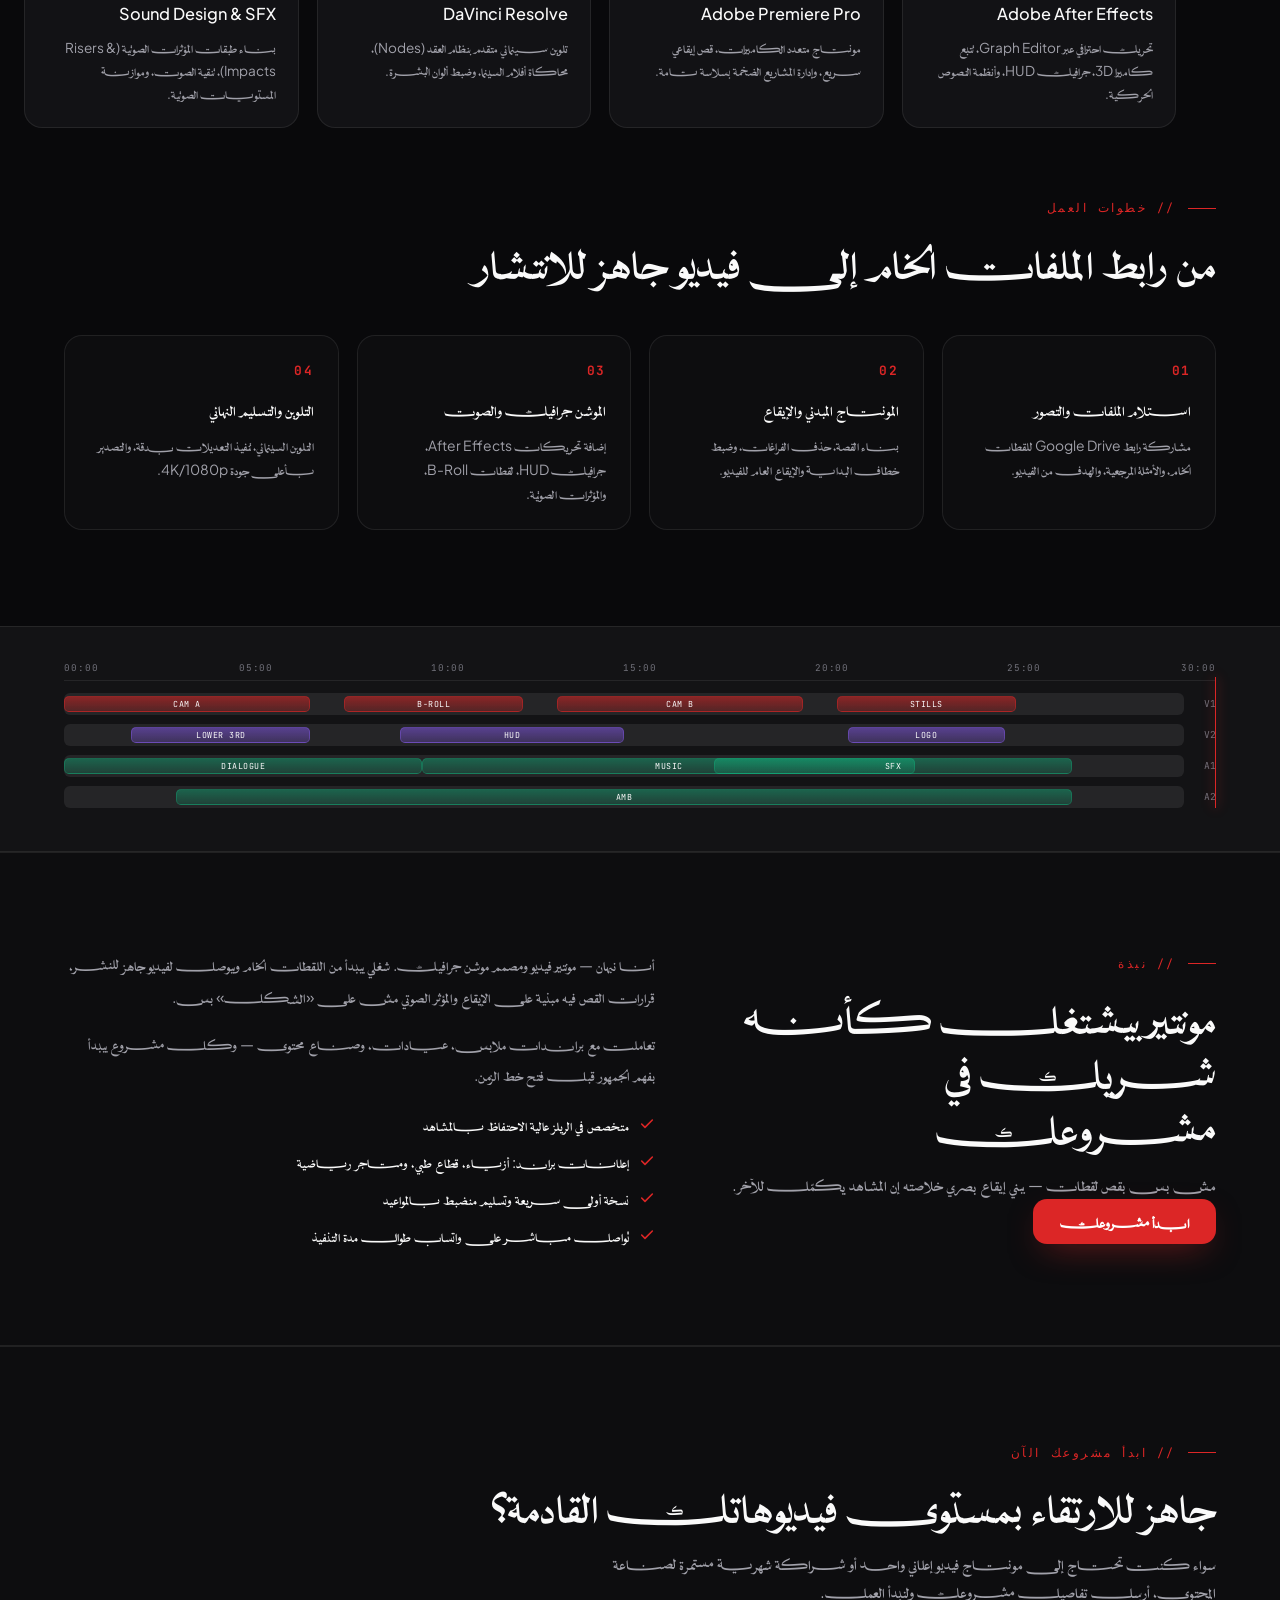
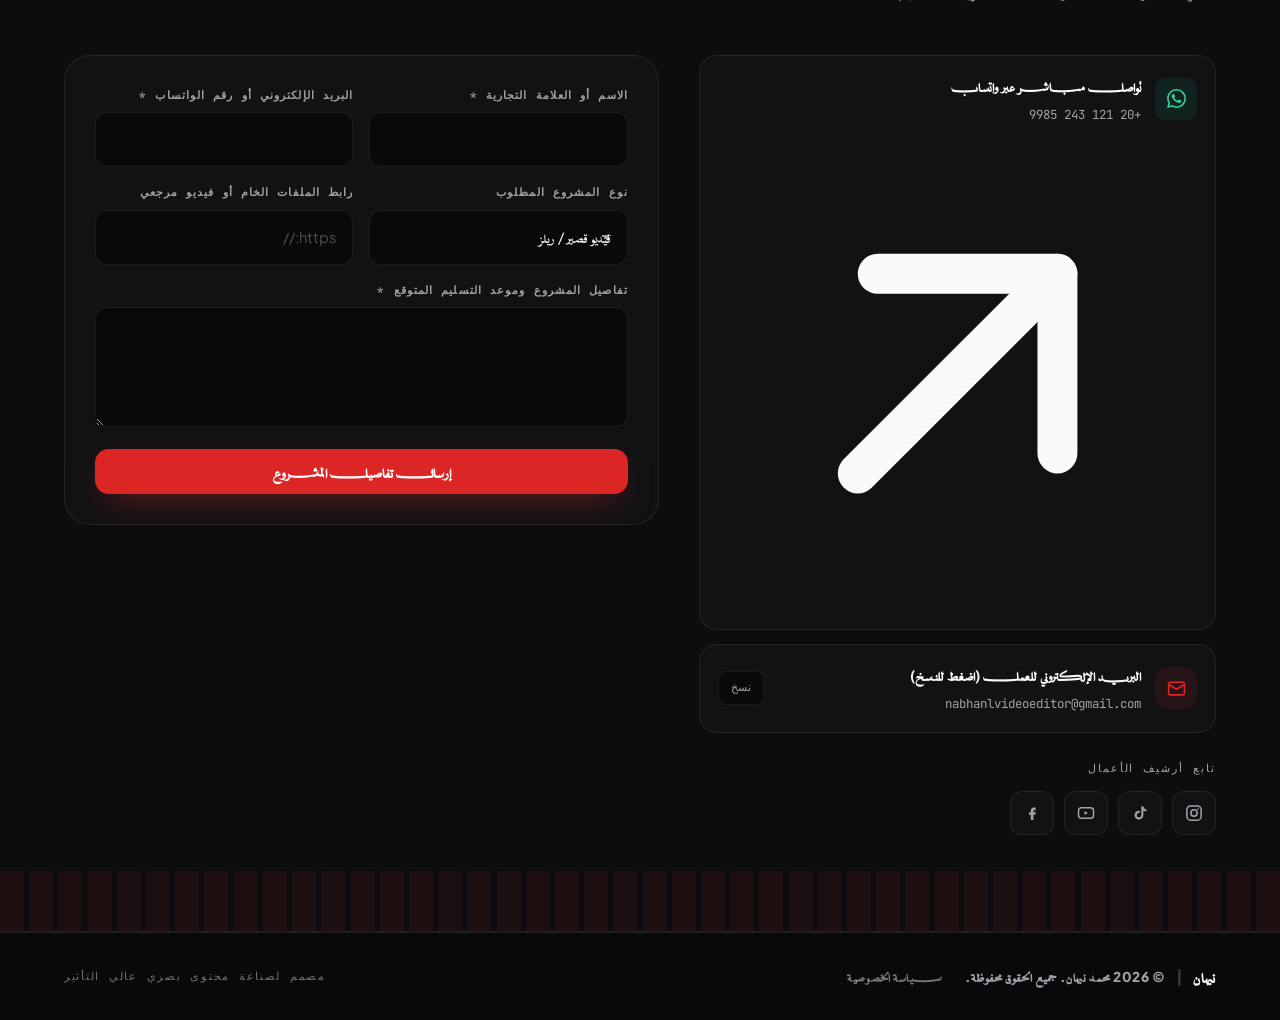
==== commit 4d929d81: "Add large brand logo to hero left side + bump assets to v5" ====
--- a/index.html
+++ b/index.html
@@ -20,7 +20,7 @@
   <meta property="og:type" content="website">
   <meta property="og:title" content="نبهان | فيديو إيديتور">
   <meta property="og:description" content="نبهان — فيديو إيديتور ومصمم موشن جرافيك: ريلز عالية الانتشار، أفلام وثائقية، جرافيك HUD، وهندسة صوتية احترافية.">
-  <meta property="og:image" content="https://nabhanvideoeditor.github.io/assets/img/og-image.png?v=4">
+  <meta property="og:image" content="https://nabhanvideoeditor.github.io/assets/img/og-image.png?v=5">
   <meta name="twitter:card" content="summary_large_image">
   <link rel="canonical" href="https://nabhanvideoeditor.github.io/">
 
@@ -51,9 +51,9 @@
   <link rel="preconnect" href="https://fonts.gstatic.com" crossorigin>
   <link href="https://fonts.googleapis.com/css2?family=Cairo:wght@400;600;700;800;900&family=Tajawal:wght@400;500;700;800&family=JetBrains+Mono:wght@400;500;700&family=Plus+Jakarta+Sans:wght@400;500;600;700&family=Syne:wght@600;700;800&display=swap" rel="stylesheet">
 
-  <link rel="icon" type="image/png" href="assets/img/logo-badge-dark.png?v=4">
-  <link rel="apple-touch-icon" href="assets/img/logo-badge-dark-256.png?v=4">
-  <link rel="stylesheet" href="css/style.css?v=4">
+  <link rel="icon" type="image/png" href="assets/img/logo-badge-dark.png?v=5">
+  <link rel="apple-touch-icon" href="assets/img/logo-badge-dark-256.png?v=5">
+  <link rel="stylesheet" href="css/style.css?v=5">
   <noscript><style>.loader{display:none}</style></noscript>
 </head>
 <body>
@@ -98,7 +98,7 @@
     </div>
   </noscript>
 
-  <script src="js/content.js?v=4"></script>
-  <script src="js/main.js?v=4"></script>
+  <script src="js/content.js?v=5"></script>
+  <script src="js/main.js?v=5"></script>
 </body>
 </html>
--- a/css/style.css
+++ b/css/style.css
@@ -228,18 +228,18 @@
 .brand:hover .brand-logo-wrap { transform: translateY(-2px) scale(1.06); }
 .brand-logo-anim { position: absolute; inset: 0; display: block; animation: logo-breathe 4.4s ease-in-out infinite; }
 .logo-layer { position: absolute; inset: 0; display: block; }
-.logo-base { background: url("../assets/img/logo-base.png?v=4") center / contain no-repeat; }
+.logo-base { background: url("../assets/img/logo-base.png?v=5") center / contain no-repeat; }
 .logo-letters {
-  background: url("../assets/img/logo-letters-cinema.png?v=4") center / contain no-repeat;
-}
-html[data-theme="studio"]    .logo-letters { background-image: url("../assets/img/logo-letters-studio.png?v=4"); }
-html[data-theme="midnight"]  .logo-letters { background-image: url("../assets/img/logo-letters-midnight.png?v=4"); }
-html[data-theme="emerald"]   .logo-letters { background-image: url("../assets/img/logo-letters-emerald.png?v=4"); }
-html[data-theme="royal"]     .logo-letters { background-image: url("../assets/img/logo-letters-royal.png?v=4"); }
-html[data-theme="editorial"] .logo-letters { background-image: url("../assets/img/logo-letters-editorial.png?v=4"); }
+  background: url("../assets/img/logo-letters-cinema.png?v=5") center / contain no-repeat;
+}
+html[data-theme="studio"]    .logo-letters { background-image: url("../assets/img/logo-letters-studio.png?v=5"); }
+html[data-theme="midnight"]  .logo-letters { background-image: url("../assets/img/logo-letters-midnight.png?v=5"); }
+html[data-theme="emerald"]   .logo-letters { background-image: url("../assets/img/logo-letters-emerald.png?v=5"); }
+html[data-theme="royal"]     .logo-letters { background-image: url("../assets/img/logo-letters-royal.png?v=5"); }
+html[data-theme="editorial"] .logo-letters { background-image: url("../assets/img/logo-letters-editorial.png?v=5"); }
 .brand-logo-shine {
   position: absolute; inset: 0; pointer-events: none;
-  background: url("../assets/img/logo-shine.png?v=4") center / contain no-repeat;
+  background: url("../assets/img/logo-shine.png?v=5") center / contain no-repeat;
   mix-blend-mode: screen;
   opacity: 0;
   animation: logo-shine 4.4s ease-in-out infinite;
@@ -312,6 +312,32 @@
   overflow: hidden;
 }
 .hero .container { position: relative; z-index: 2; }
+
+/* لوجو كبير في المساحة الفاضية ناحية اليسار */
+.hero-logo {
+  position: absolute;
+  left: max(16px, calc((100% - var(--container)) / 2));
+  top: 50%;
+  transform: translateY(-50%);
+  width: clamp(200px, 24vw, 360px);
+  z-index: 1;
+  pointer-events: none;
+}
+.hero-logo::before {
+  content: "";
+  position: absolute; inset: -18% -22%;
+  background: radial-gradient(closest-side, color-mix(in srgb, var(--accent) 26%, transparent), transparent 72%);
+  filter: blur(10px);
+  z-index: -1;
+}
+.hero-logo-inner {
+  position: relative;
+  width: 100%;
+  aspect-ratio: 532 / 374;
+  animation: hero-logo-float 7s ease-in-out infinite;
+}
+@keyframes hero-logo-float { 0%, 100% { transform: translateY(0); } 50% { transform: translateY(-12px); } }
+@media (max-width: 1180px) { .hero-logo { display: none; } }
 
 .hero-title {
   font-size: clamp(2.1rem, 5.6vw, 4.3rem);
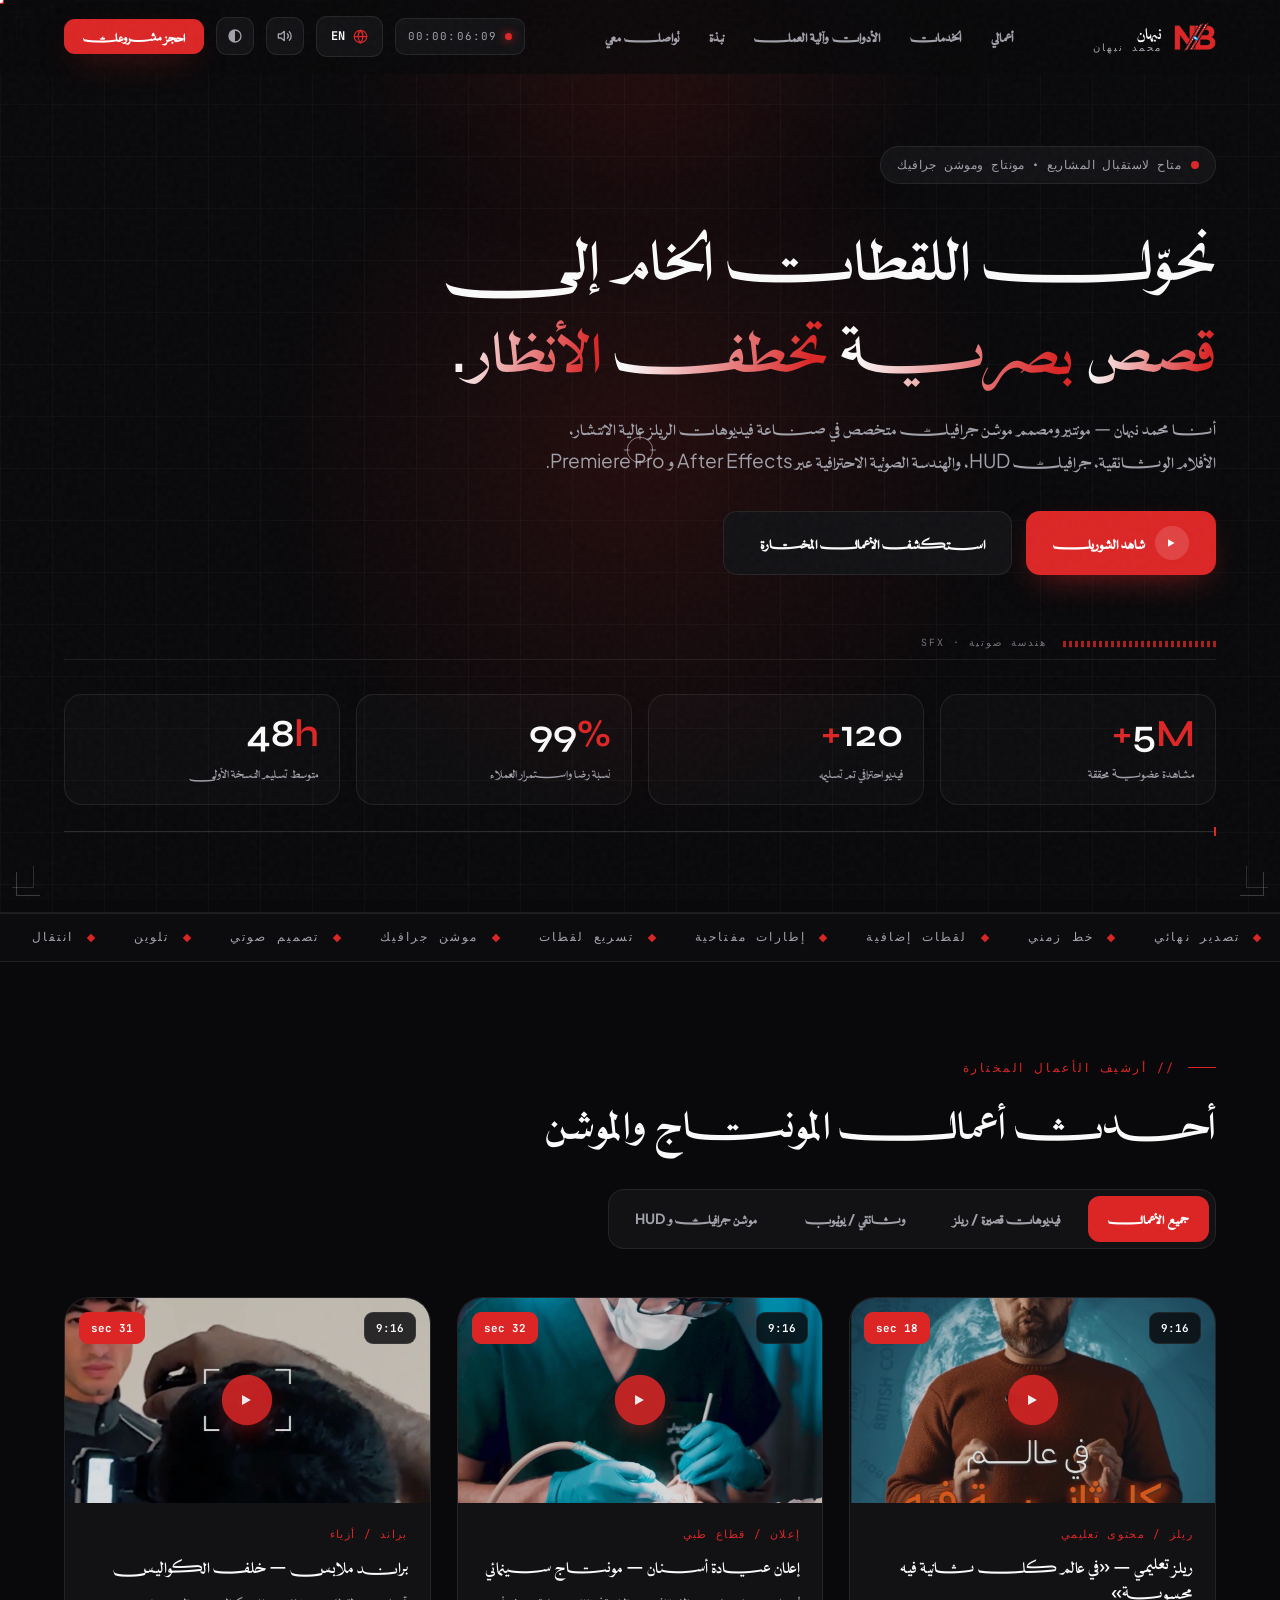
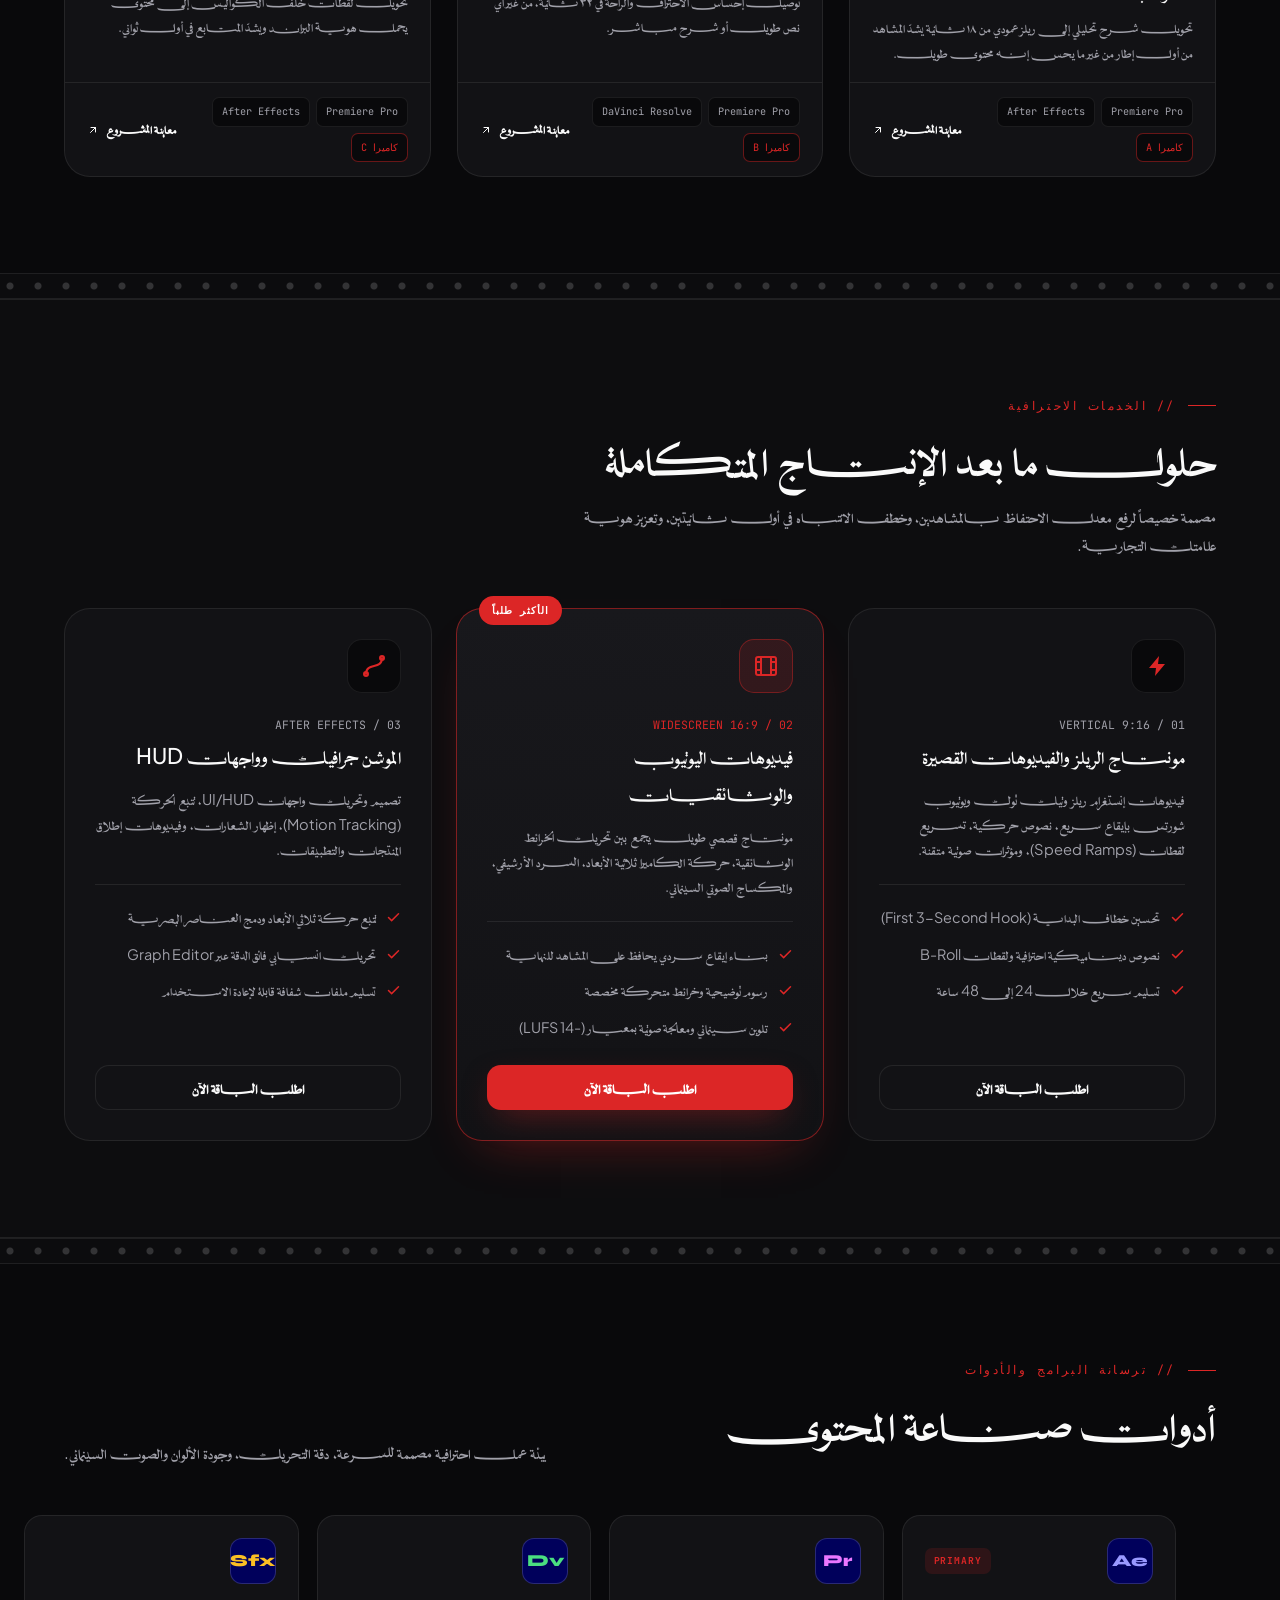
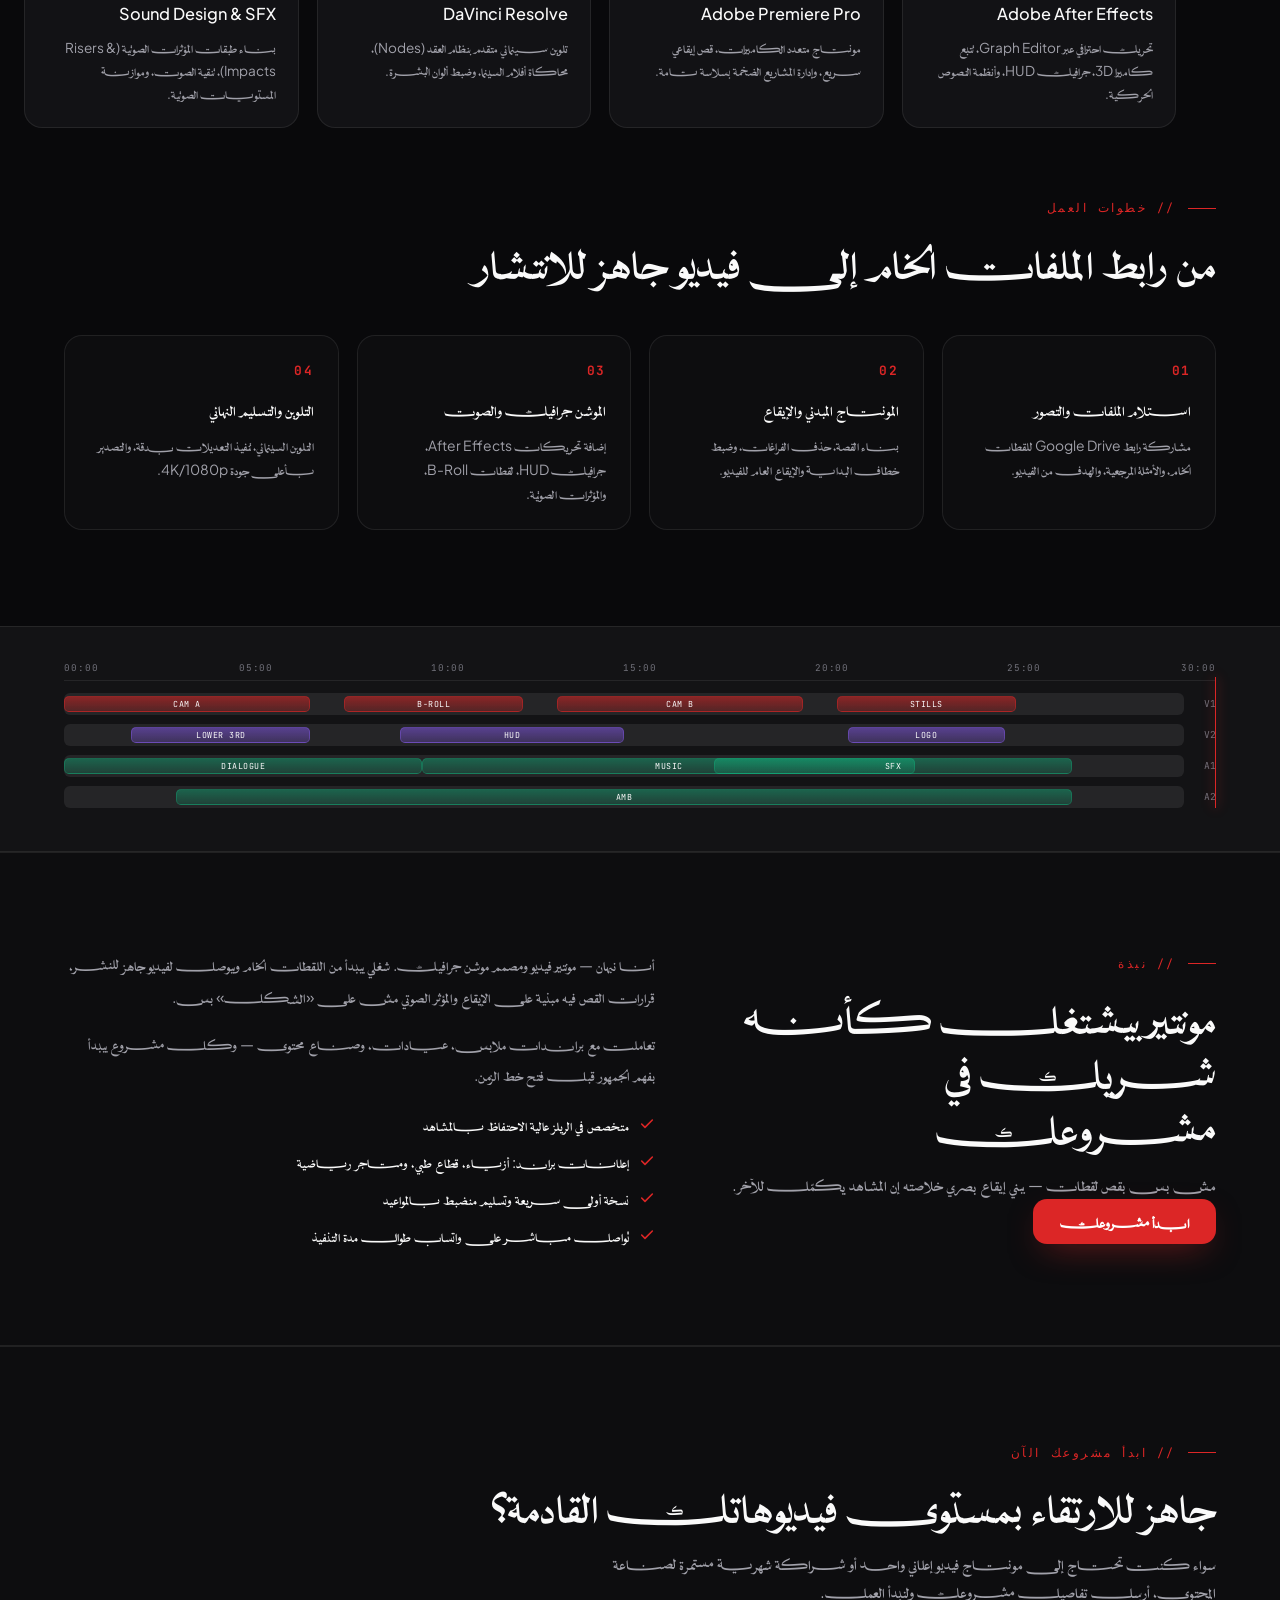
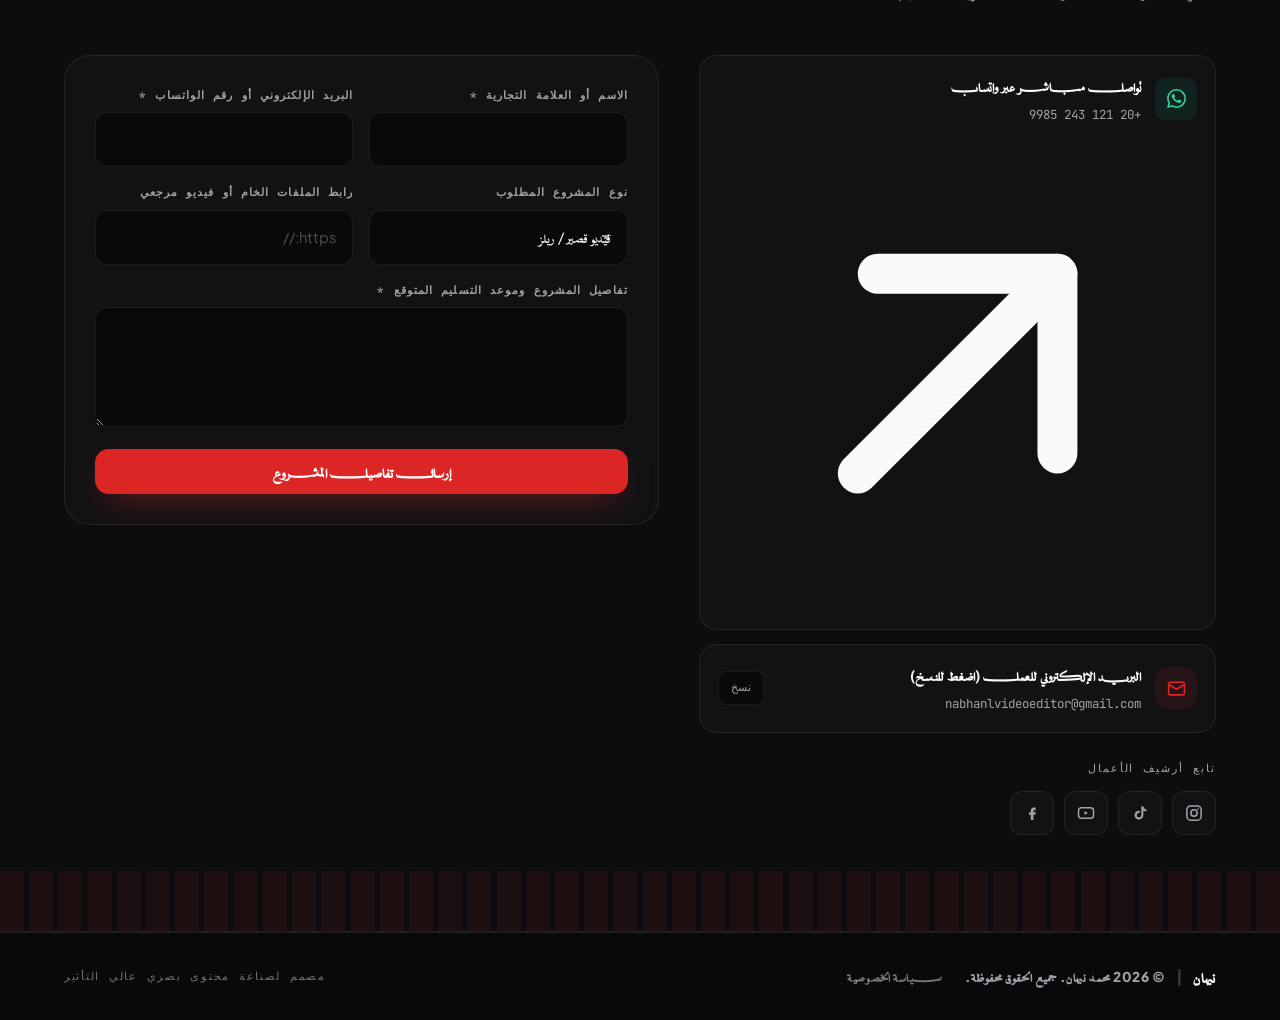
==== commit 5c6ce83d: "Revert big hero logo experiment" ====
--- a/index.html
+++ b/index.html
@@ -20,7 +20,7 @@
   <meta property="og:type" content="website">
   <meta property="og:title" content="نبهان | فيديو إيديتور">
   <meta property="og:description" content="نبهان — فيديو إيديتور ومصمم موشن جرافيك: ريلز عالية الانتشار، أفلام وثائقية، جرافيك HUD، وهندسة صوتية احترافية.">
-  <meta property="og:image" content="https://nabhanvideoeditor.github.io/assets/img/og-image.png?v=5">
+  <meta property="og:image" content="https://nabhanvideoeditor.github.io/assets/img/og-image.png?v=6">
   <meta name="twitter:card" content="summary_large_image">
   <link rel="canonical" href="https://nabhanvideoeditor.github.io/">
 
@@ -51,9 +51,9 @@
   <link rel="preconnect" href="https://fonts.gstatic.com" crossorigin>
   <link href="https://fonts.googleapis.com/css2?family=Cairo:wght@400;600;700;800;900&family=Tajawal:wght@400;500;700;800&family=JetBrains+Mono:wght@400;500;700&family=Plus+Jakarta+Sans:wght@400;500;600;700&family=Syne:wght@600;700;800&display=swap" rel="stylesheet">
 
-  <link rel="icon" type="image/png" href="assets/img/logo-badge-dark.png?v=5">
-  <link rel="apple-touch-icon" href="assets/img/logo-badge-dark-256.png?v=5">
-  <link rel="stylesheet" href="css/style.css?v=5">
+  <link rel="icon" type="image/png" href="assets/img/logo-badge-dark.png?v=6">
+  <link rel="apple-touch-icon" href="assets/img/logo-badge-dark-256.png?v=6">
+  <link rel="stylesheet" href="css/style.css?v=6">
   <noscript><style>.loader{display:none}</style></noscript>
 </head>
 <body>
@@ -98,7 +98,7 @@
     </div>
   </noscript>
 
-  <script src="js/content.js?v=5"></script>
-  <script src="js/main.js?v=5"></script>
+  <script src="js/content.js?v=6"></script>
+  <script src="js/main.js?v=6"></script>
 </body>
 </html>
--- a/css/style.css
+++ b/css/style.css
@@ -228,18 +228,18 @@
 .brand:hover .brand-logo-wrap { transform: translateY(-2px) scale(1.06); }
 .brand-logo-anim { position: absolute; inset: 0; display: block; animation: logo-breathe 4.4s ease-in-out infinite; }
 .logo-layer { position: absolute; inset: 0; display: block; }
-.logo-base { background: url("../assets/img/logo-base.png?v=5") center / contain no-repeat; }
+.logo-base { background: url("../assets/img/logo-base.png?v=6") center / contain no-repeat; }
 .logo-letters {
-  background: url("../assets/img/logo-letters-cinema.png?v=5") center / contain no-repeat;
-}
-html[data-theme="studio"]    .logo-letters { background-image: url("../assets/img/logo-letters-studio.png?v=5"); }
-html[data-theme="midnight"]  .logo-letters { background-image: url("../assets/img/logo-letters-midnight.png?v=5"); }
-html[data-theme="emerald"]   .logo-letters { background-image: url("../assets/img/logo-letters-emerald.png?v=5"); }
-html[data-theme="royal"]     .logo-letters { background-image: url("../assets/img/logo-letters-royal.png?v=5"); }
-html[data-theme="editorial"] .logo-letters { background-image: url("../assets/img/logo-letters-editorial.png?v=5"); }
+  background: url("../assets/img/logo-letters-cinema.png?v=6") center / contain no-repeat;
+}
+html[data-theme="studio"]    .logo-letters { background-image: url("../assets/img/logo-letters-studio.png?v=6"); }
+html[data-theme="midnight"]  .logo-letters { background-image: url("../assets/img/logo-letters-midnight.png?v=6"); }
+html[data-theme="emerald"]   .logo-letters { background-image: url("../assets/img/logo-letters-emerald.png?v=6"); }
+html[data-theme="royal"]     .logo-letters { background-image: url("../assets/img/logo-letters-royal.png?v=6"); }
+html[data-theme="editorial"] .logo-letters { background-image: url("../assets/img/logo-letters-editorial.png?v=6"); }
 .brand-logo-shine {
   position: absolute; inset: 0; pointer-events: none;
-  background: url("../assets/img/logo-shine.png?v=5") center / contain no-repeat;
+  background: url("../assets/img/logo-shine.png?v=6") center / contain no-repeat;
   mix-blend-mode: screen;
   opacity: 0;
   animation: logo-shine 4.4s ease-in-out infinite;
@@ -312,32 +312,6 @@
   overflow: hidden;
 }
 .hero .container { position: relative; z-index: 2; }
-
-/* لوجو كبير في المساحة الفاضية ناحية اليسار */
-.hero-logo {
-  position: absolute;
-  left: max(16px, calc((100% - var(--container)) / 2));
-  top: 50%;
-  transform: translateY(-50%);
-  width: clamp(200px, 24vw, 360px);
-  z-index: 1;
-  pointer-events: none;
-}
-.hero-logo::before {
-  content: "";
-  position: absolute; inset: -18% -22%;
-  background: radial-gradient(closest-side, color-mix(in srgb, var(--accent) 26%, transparent), transparent 72%);
-  filter: blur(10px);
-  z-index: -1;
-}
-.hero-logo-inner {
-  position: relative;
-  width: 100%;
-  aspect-ratio: 532 / 374;
-  animation: hero-logo-float 7s ease-in-out infinite;
-}
-@keyframes hero-logo-float { 0%, 100% { transform: translateY(0); } 50% { transform: translateY(-12px); } }
-@media (max-width: 1180px) { .hero-logo { display: none; } }
 
 .hero-title {
   font-size: clamp(2.1rem, 5.6vw, 4.3rem);
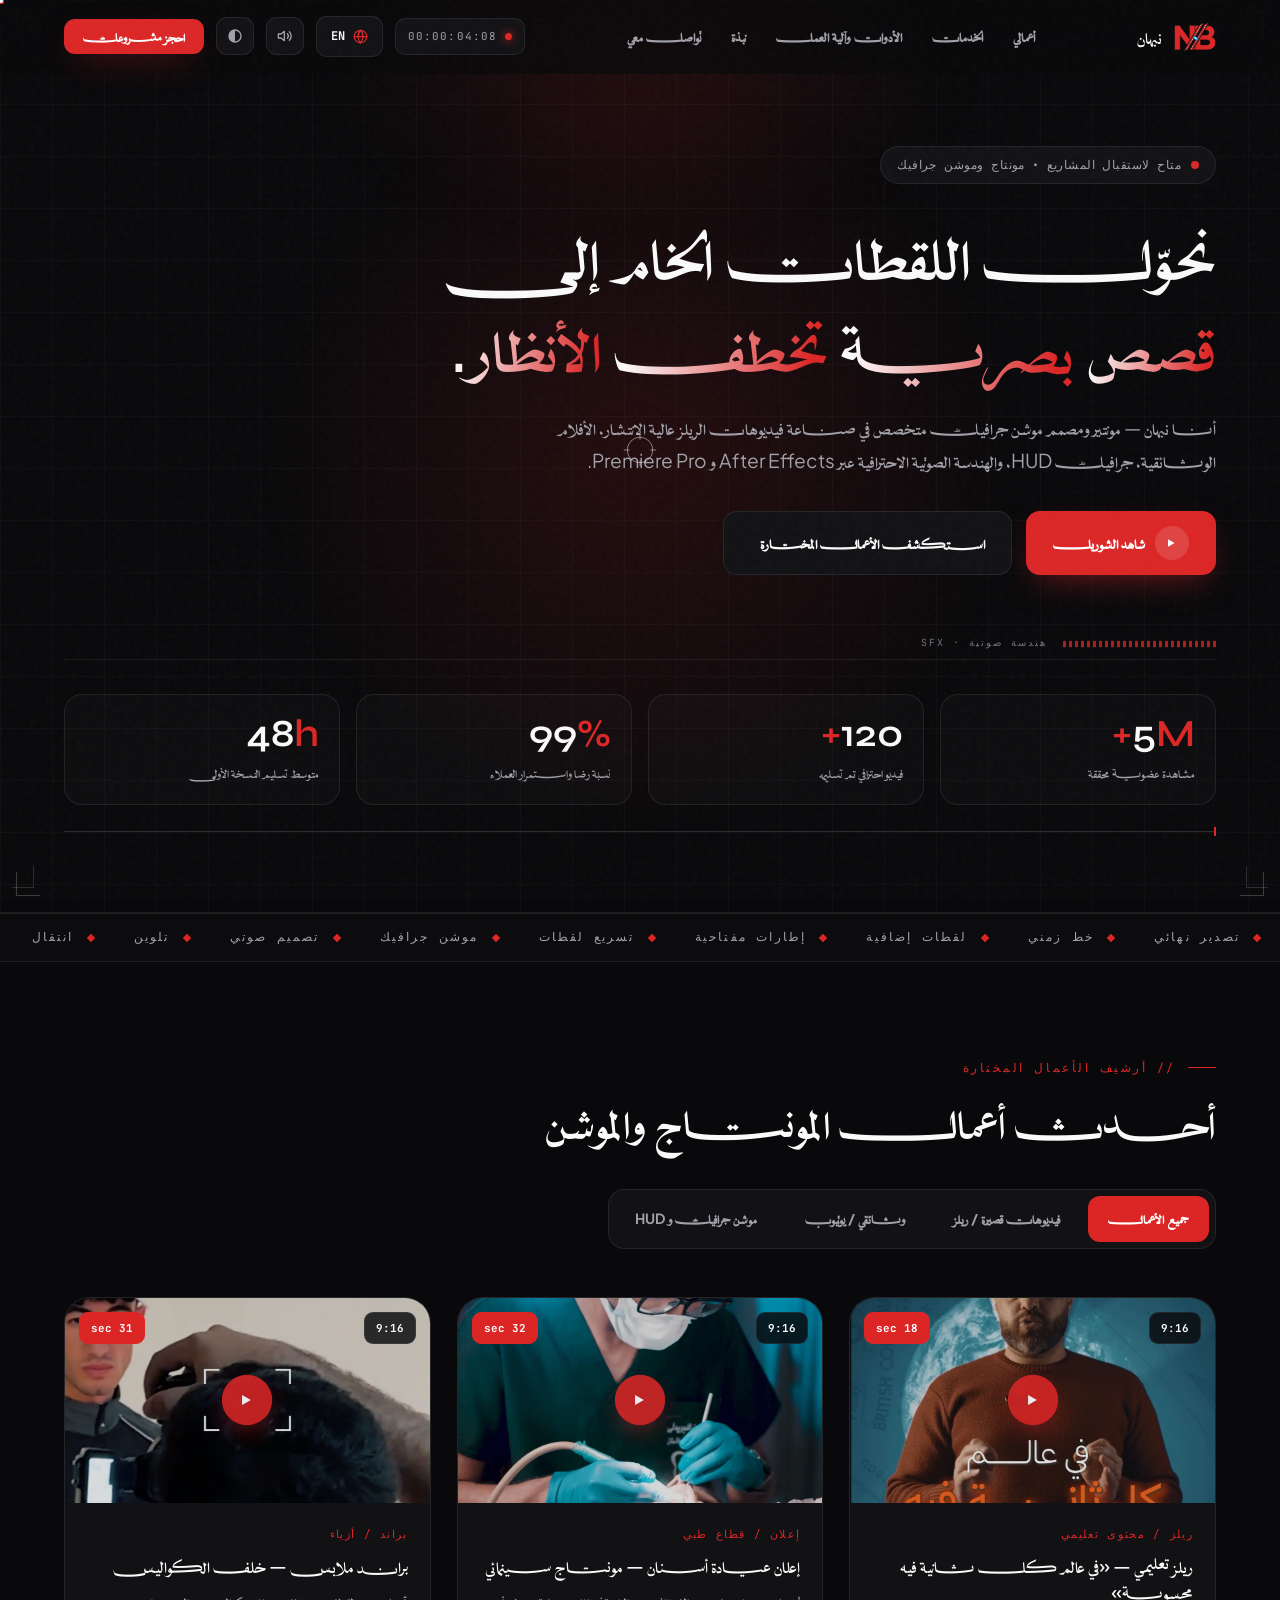
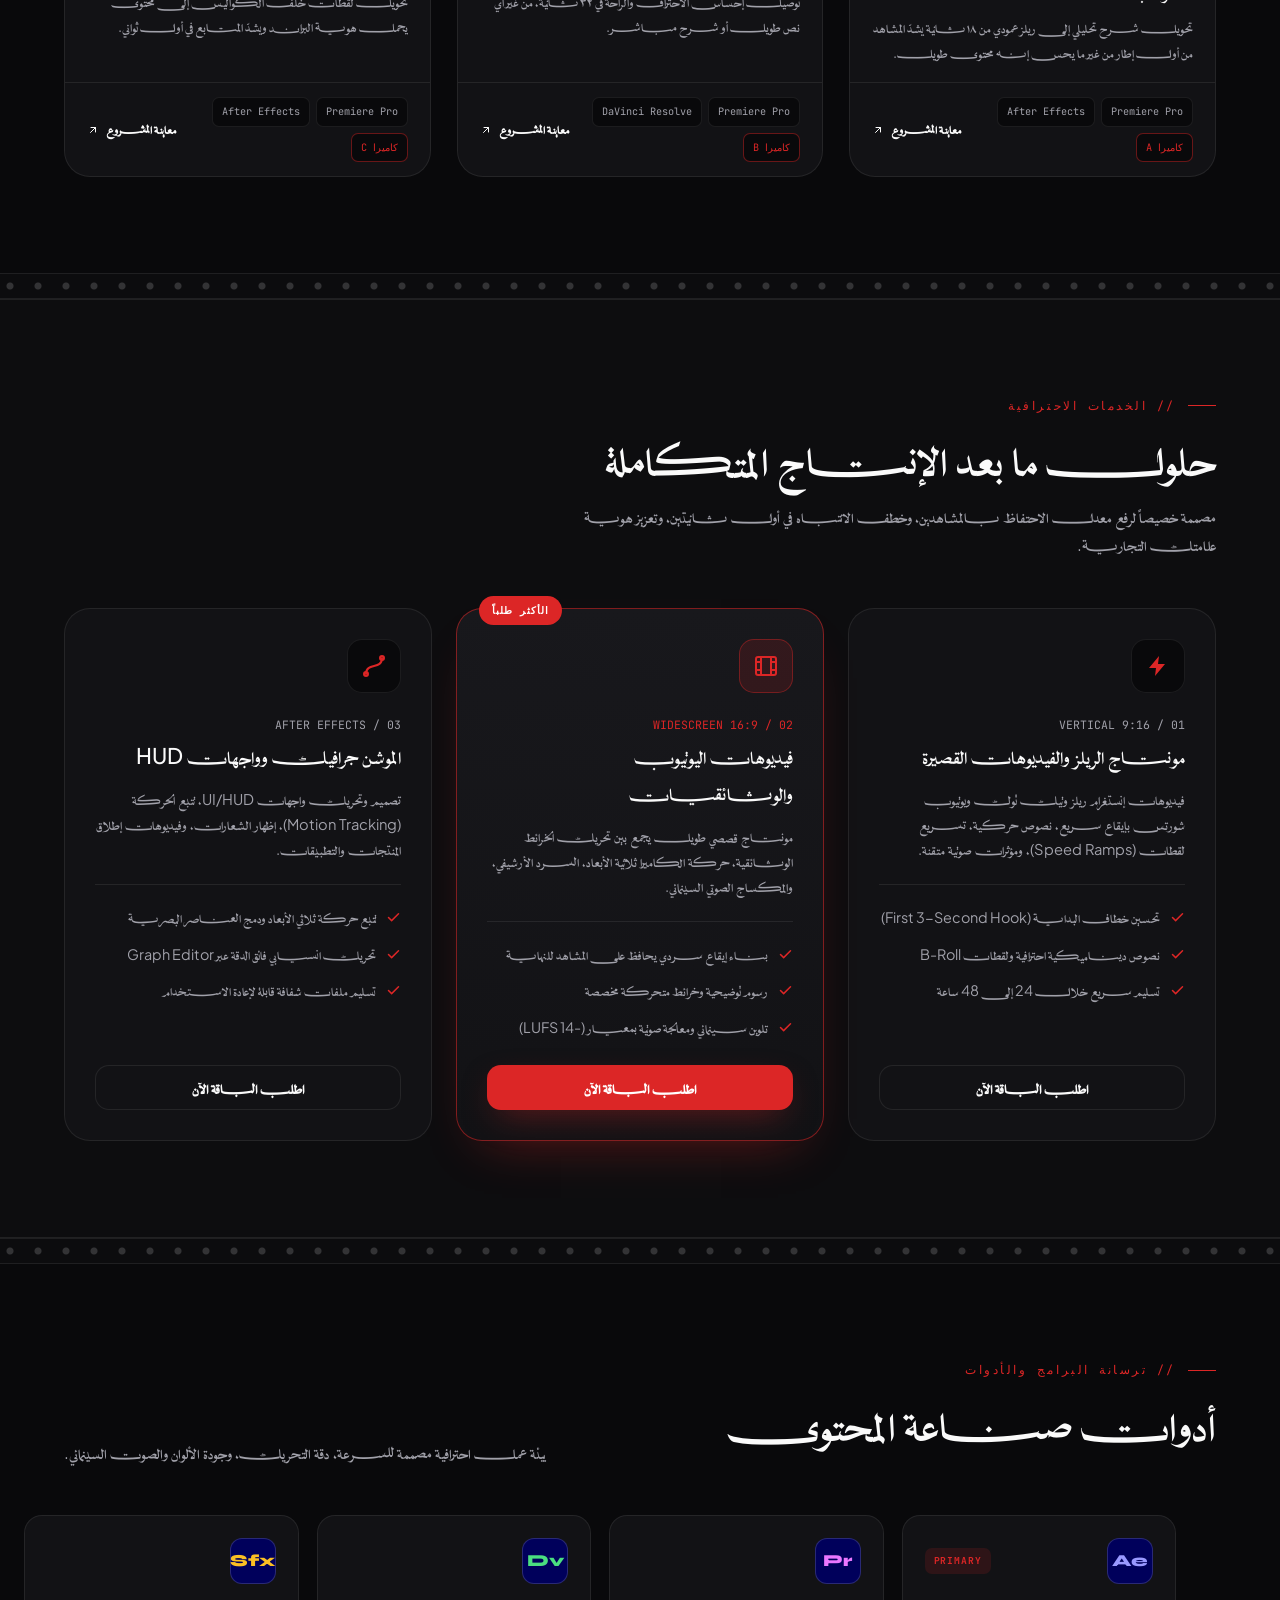
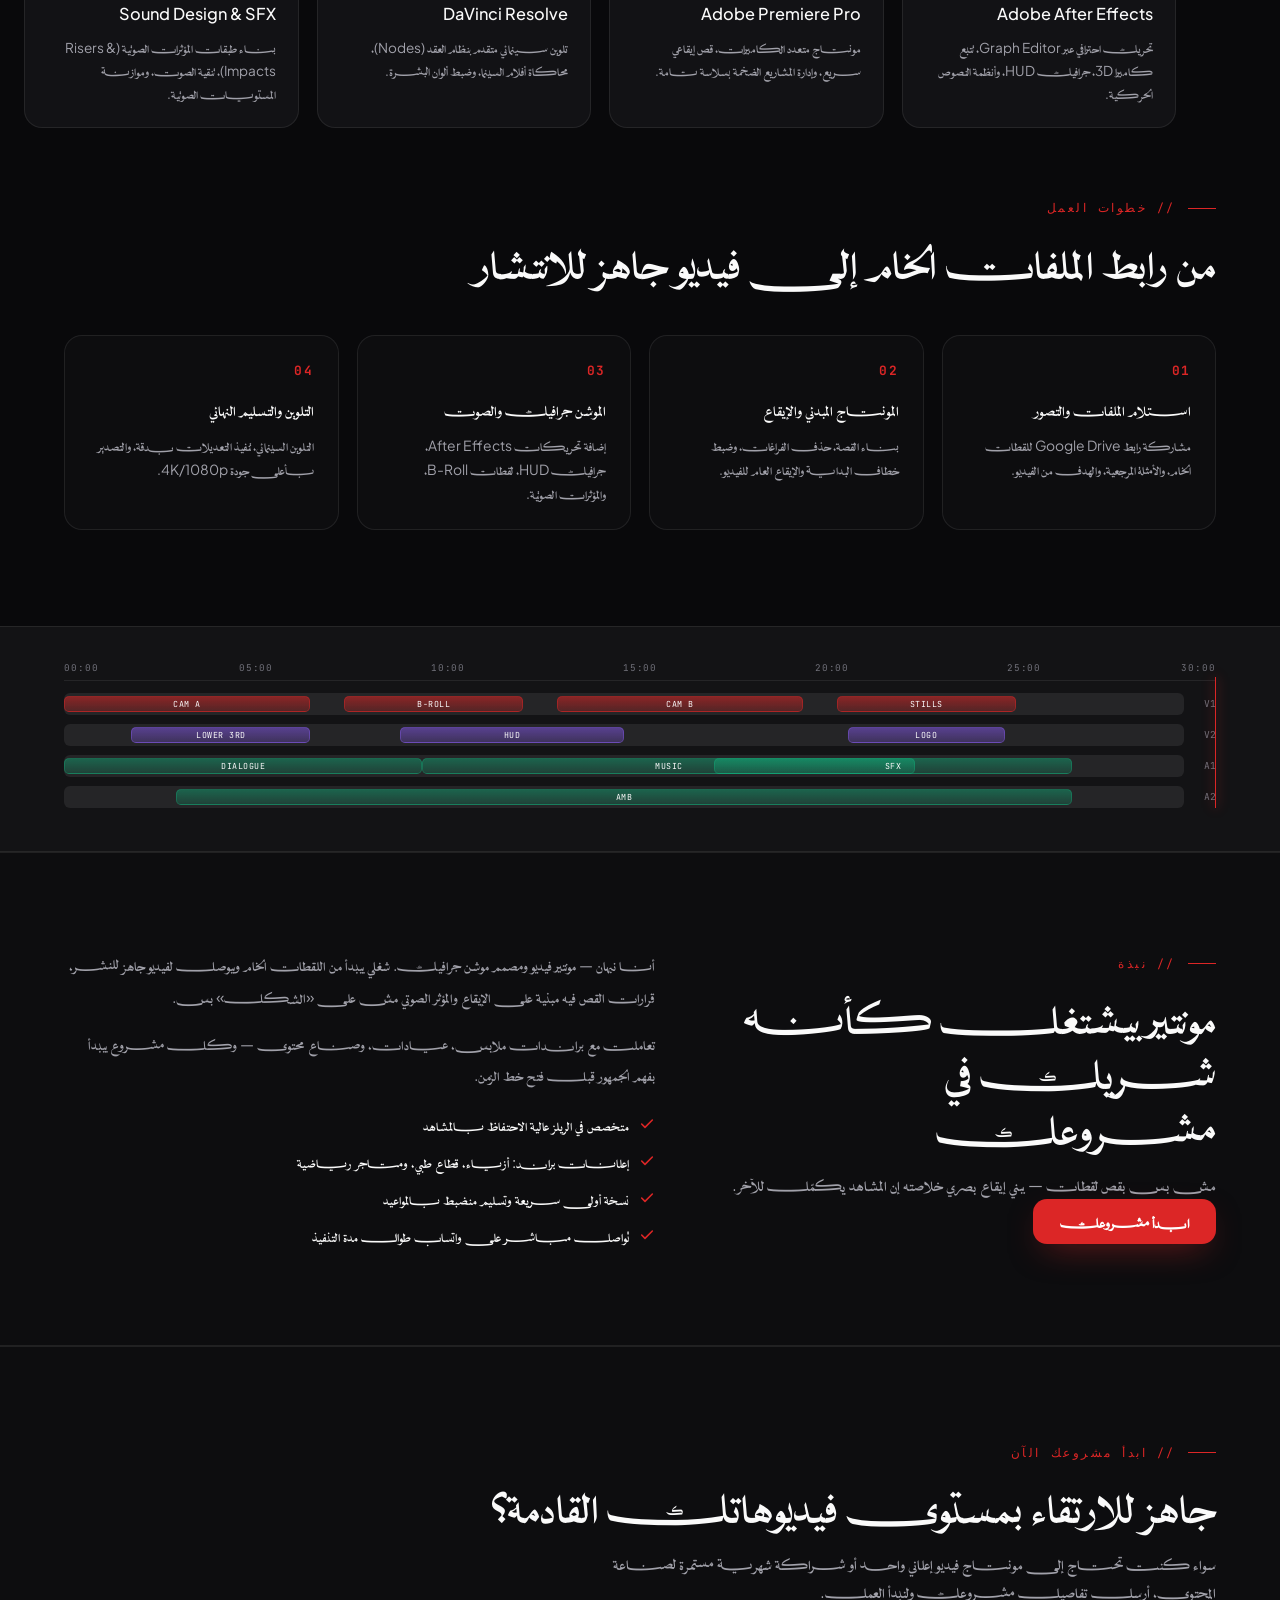
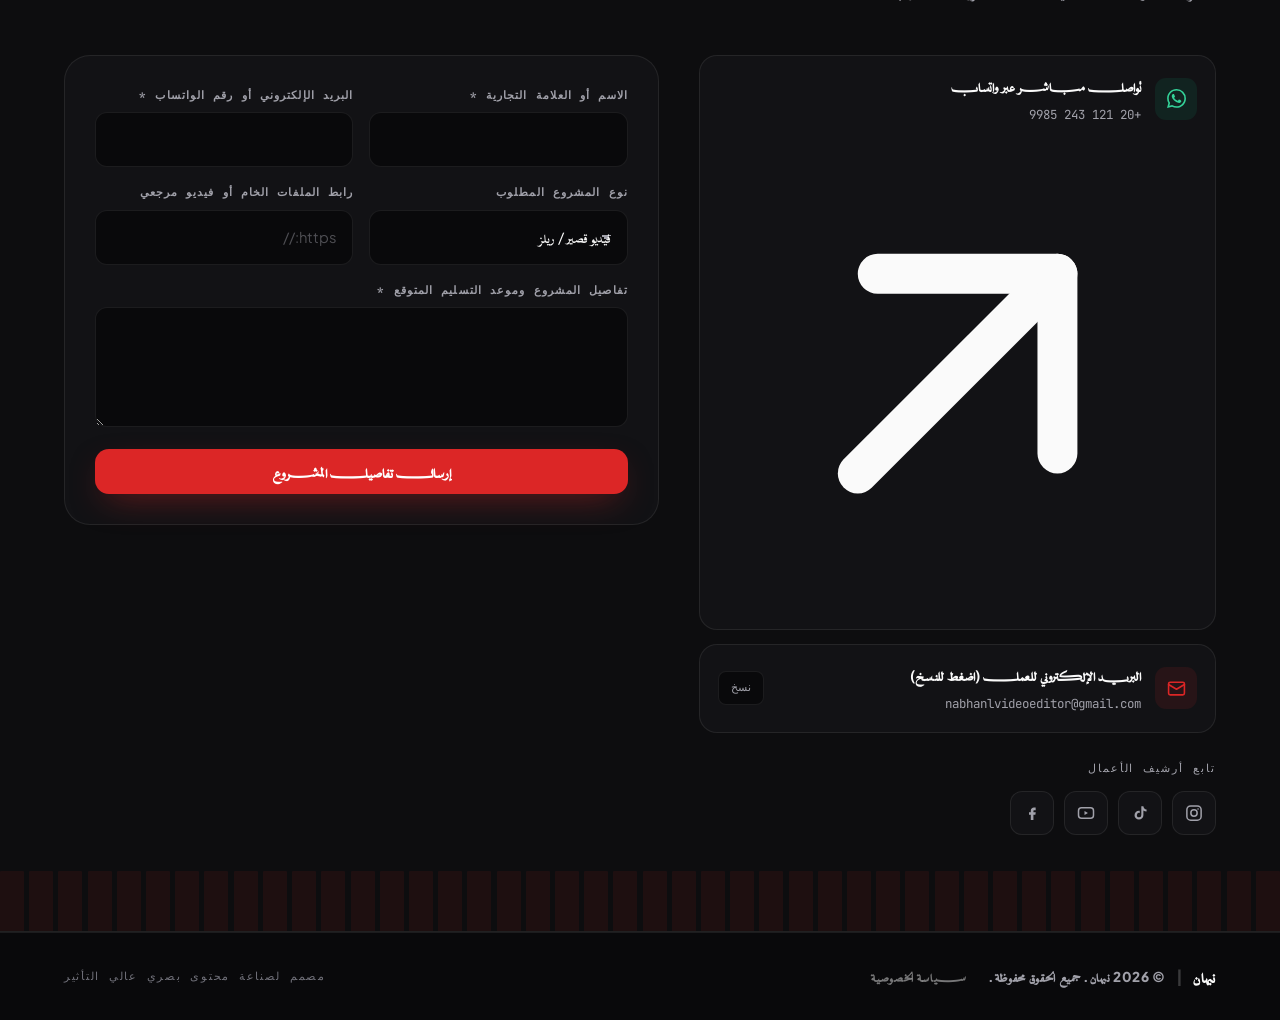
==== commit b66fe0ea: "Drop the full name: brand is just نبهان / Nabhan" ====
--- a/index.html
+++ b/index.html
@@ -20,7 +20,7 @@
   <meta property="og:type" content="website">
   <meta property="og:title" content="نبهان | فيديو إيديتور">
   <meta property="og:description" content="نبهان — فيديو إيديتور ومصمم موشن جرافيك: ريلز عالية الانتشار، أفلام وثائقية، جرافيك HUD، وهندسة صوتية احترافية.">
-  <meta property="og:image" content="https://nabhanvideoeditor.github.io/assets/img/og-image.png?v=6">
+  <meta property="og:image" content="https://nabhanvideoeditor.github.io/assets/img/og-image.png?v=7">
   <meta name="twitter:card" content="summary_large_image">
   <link rel="canonical" href="https://nabhanvideoeditor.github.io/">
 
@@ -38,7 +38,7 @@
     "description": "نبهان — فيديو إيديتور ومصمم موشن جرافيك: ريلز عالية الانتشار، أفلام وثائقية، جرافيك HUD، وهندسة صوتية احترافية.",
     "founder": {
       "@type": "Person",
-      "name": "محمد نبهان",
+      "name": "نبهان",
       "jobTitle": "Video Editor & Motion Graphics Designer"
     },
     "areaServed": "EG",
@@ -51,9 +51,9 @@
   <link rel="preconnect" href="https://fonts.gstatic.com" crossorigin>
   <link href="https://fonts.googleapis.com/css2?family=Cairo:wght@400;600;700;800;900&family=Tajawal:wght@400;500;700;800&family=JetBrains+Mono:wght@400;500;700&family=Plus+Jakarta+Sans:wght@400;500;600;700&family=Syne:wght@600;700;800&display=swap" rel="stylesheet">
 
-  <link rel="icon" type="image/png" href="assets/img/logo-badge-dark.png?v=6">
-  <link rel="apple-touch-icon" href="assets/img/logo-badge-dark-256.png?v=6">
-  <link rel="stylesheet" href="css/style.css?v=6">
+  <link rel="icon" type="image/png" href="assets/img/logo-badge-dark.png?v=7">
+  <link rel="apple-touch-icon" href="assets/img/logo-badge-dark-256.png?v=7">
+  <link rel="stylesheet" href="css/style.css?v=7">
   <noscript><style>.loader{display:none}</style></noscript>
 </head>
 <body>
@@ -98,7 +98,7 @@
     </div>
   </noscript>
 
-  <script src="js/content.js?v=6"></script>
-  <script src="js/main.js?v=6"></script>
+  <script src="js/content.js?v=7"></script>
+  <script src="js/main.js?v=7"></script>
 </body>
 </html>
--- a/css/style.css
+++ b/css/style.css
@@ -228,18 +228,18 @@
 .brand:hover .brand-logo-wrap { transform: translateY(-2px) scale(1.06); }
 .brand-logo-anim { position: absolute; inset: 0; display: block; animation: logo-breathe 4.4s ease-in-out infinite; }
 .logo-layer { position: absolute; inset: 0; display: block; }
-.logo-base { background: url("../assets/img/logo-base.png?v=6") center / contain no-repeat; }
+.logo-base { background: url("../assets/img/logo-base.png?v=7") center / contain no-repeat; }
 .logo-letters {
-  background: url("../assets/img/logo-letters-cinema.png?v=6") center / contain no-repeat;
-}
-html[data-theme="studio"]    .logo-letters { background-image: url("../assets/img/logo-letters-studio.png?v=6"); }
-html[data-theme="midnight"]  .logo-letters { background-image: url("../assets/img/logo-letters-midnight.png?v=6"); }
-html[data-theme="emerald"]   .logo-letters { background-image: url("../assets/img/logo-letters-emerald.png?v=6"); }
-html[data-theme="royal"]     .logo-letters { background-image: url("../assets/img/logo-letters-royal.png?v=6"); }
-html[data-theme="editorial"] .logo-letters { background-image: url("../assets/img/logo-letters-editorial.png?v=6"); }
+  background: url("../assets/img/logo-letters-cinema.png?v=7") center / contain no-repeat;
+}
+html[data-theme="studio"]    .logo-letters { background-image: url("../assets/img/logo-letters-studio.png?v=7"); }
+html[data-theme="midnight"]  .logo-letters { background-image: url("../assets/img/logo-letters-midnight.png?v=7"); }
+html[data-theme="emerald"]   .logo-letters { background-image: url("../assets/img/logo-letters-emerald.png?v=7"); }
+html[data-theme="royal"]     .logo-letters { background-image: url("../assets/img/logo-letters-royal.png?v=7"); }
+html[data-theme="editorial"] .logo-letters { background-image: url("../assets/img/logo-letters-editorial.png?v=7"); }
 .brand-logo-shine {
   position: absolute; inset: 0; pointer-events: none;
-  background: url("../assets/img/logo-shine.png?v=6") center / contain no-repeat;
+  background: url("../assets/img/logo-shine.png?v=7") center / contain no-repeat;
   mix-blend-mode: screen;
   opacity: 0;
   animation: logo-shine 4.4s ease-in-out infinite;
